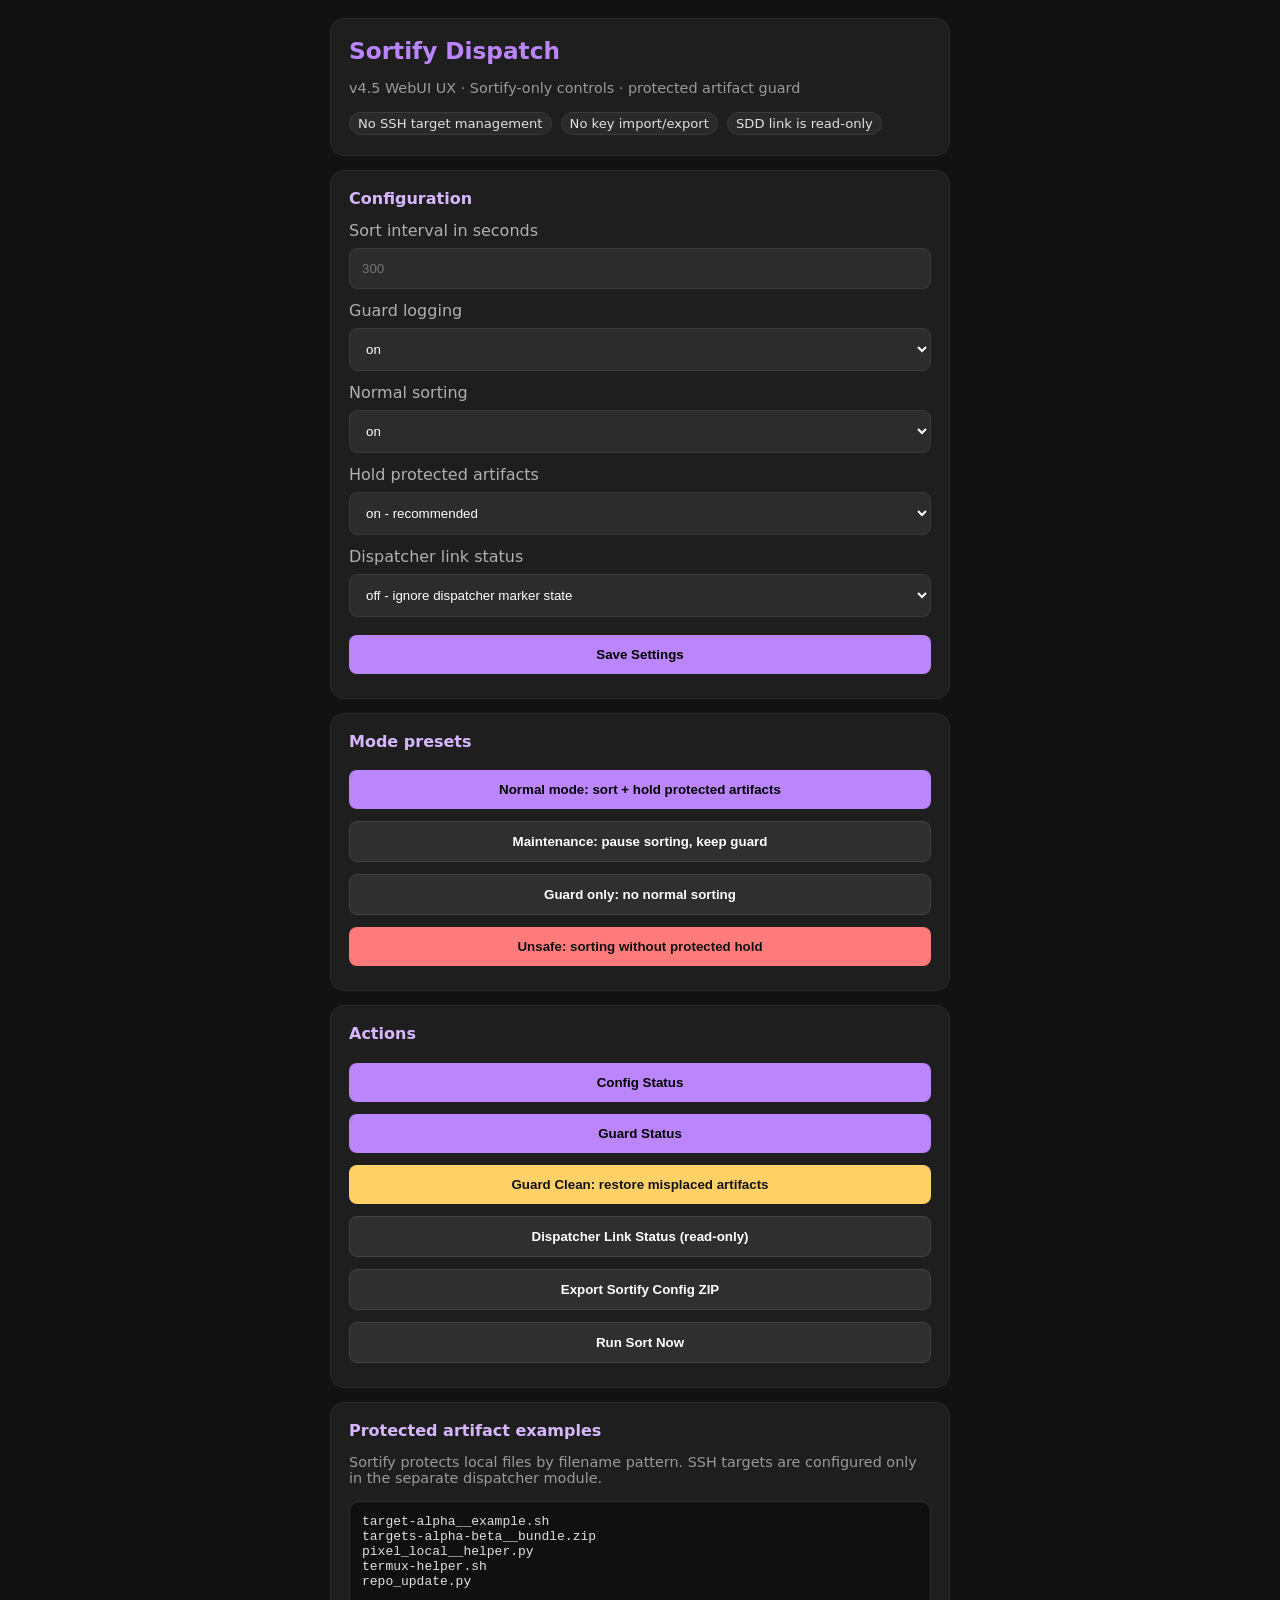
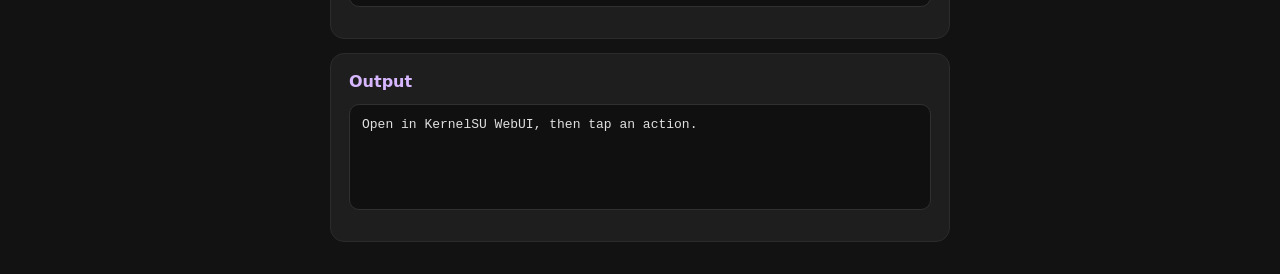
==== webroot/index.html @ 0d94d407 "Release Sortify Dispatch 4.5-webui-ux WebUI UX" ====
<!DOCTYPE html>
<html>
<head>
    <meta name="viewport" content="width=device-width, initial-scale=1">
    <title>Sortify Dispatch</title>
    <style>
        :root { color-scheme: dark; }
        body { font-family: system-ui, sans-serif; background: #121212; color: #e0e0e0; margin: 0; padding: 18px; }
        .wrap { max-width: 620px; margin: 0 auto; }
        .card { background: #1e1e1e; padding: 18px; border-radius: 14px; margin-bottom: 14px; border: 1px solid #2b2b2b; }
        h1, h2 { margin-top: 0; }
        h1 { color: #bb86fc; font-size: 1.45rem; }
        h2 { color: #d7b7ff; font-size: 1rem; }
        label { display: block; margin-bottom: 8px; color: #b0b0b0; }
        input, select { width: 100%; padding: 12px; margin-bottom: 12px; background: #2c2c2c; border: 1px solid #3a3a3a; color: white; border-radius: 8px; box-sizing: border-box; }
        button { width: 100%; padding: 12px; margin: 6px 0; background: #bb86fc; color: #000; border: none; border-radius: 8px; font-weight: 700; cursor: pointer; }
        button.secondary { background: #2f2f2f; color: #fff; border: 1px solid #444; }
        button.warn { background: #ffd166; color: #111; }
        button.danger { background: #ff7b7b; color: #111; }
        pre { white-space: pre-wrap; word-break: break-word; background: #101010; border: 1px solid #303030; border-radius: 10px; padding: 12px; min-height: 80px; }
        .muted { color: #9a9a9a; font-size: .9rem; }
        .pill { display: inline-block; padding: 3px 8px; border-radius: 999px; background: #2a2a2a; border: 1px solid #3b3b3b; margin: 2px 4px 2px 0; font-size: .82rem; }
        #toast { visibility: hidden; min-width: 250px; background-color: #333; color: #fff; text-align: center; border-radius: 8px; padding: 14px; position: fixed; z-index: 1; bottom: 24px; left: 50%; transform: translateX(-50%); }
        #toast.show { visibility: visible; animation: fadein 0.25s, fadeout 0.35s 2.4s; }
        @keyframes fadein { from {bottom: 0; opacity: 0;} to {bottom: 24px; opacity: 1;} }
        @keyframes fadeout { from {bottom: 24px; opacity: 1;} to {bottom: 0; opacity: 0;} }
    </style>
</head>
<body>
<div class="wrap">
    <div class="card">
        <h1>Sortify Dispatch</h1>
        <p class="muted">v4.5 WebUI UX · Sortify-only controls · protected artifact guard</p>
        <span class="pill">No SSH target management</span>
        <span class="pill">No key import/export</span>
        <span class="pill">SDD link is read-only</span>
    </div>

    <div class="card">
        <h2>Configuration</h2>
        <label>Sort interval in seconds</label>
        <input type="number" id="interval" placeholder="300" min="30">
        <label>Guard logging</label>
        <select id="guardLog">
            <option value="1">on</option>
            <option value="0">off</option>
        </select>
        <label>Normal sorting</label>
        <select id="normalSort">
            <option value="1">on</option>
            <option value="0">off</option>
        </select>
        <label>Hold protected artifacts</label>
        <select id="holdProtected">
            <option value="1">on - recommended</option>
            <option value="0">off - unsafe for operational artifacts</option>
        </select>
        <label>Dispatcher link status</label>
        <select id="dispatcherIntegration">
            <option value="off">off - ignore dispatcher marker state</option>
            <option value="auto">auto - use markers when available</option>
            <option value="on">on - require healthy marker link</option>
        </select>
        <button onclick="saveConfig()">Save Settings</button>
    </div>

    <div class="card">
        <h2>Mode presets</h2>
        <button onclick="applyPreset('normal')">Normal mode: sort + hold protected artifacts</button>
        <button class="secondary" onclick="applyPreset('safehold')">Maintenance: pause sorting, keep guard</button>
        <button class="secondary" onclick="applyPreset('guardonly')">Guard only: no normal sorting</button>
        <button class="danger" onclick="applyPreset('unsafe')">Unsafe: sorting without protected hold</button>
    </div>

    <div class="card">
        <h2>Actions</h2>
        <button onclick="runAction('--config-status')">Config Status</button>
        <button onclick="runAction('--guard-status')">Guard Status</button>
        <button class="warn" onclick="runAction('--guard-clean')">Guard Clean: restore misplaced artifacts</button>
        <button class="secondary" onclick="runAction('--dispatcher-status')">Dispatcher Link Status (read-only)</button>
        <button class="secondary" onclick="runAction('--config-export')">Export Sortify Config ZIP</button>
        <button class="secondary" onclick="runAction('--sort')">Run Sort Now</button>
    </div>

    <div class="card">
        <h2>Protected artifact examples</h2>
        <p class="muted">Sortify protects local files by filename pattern. SSH targets are configured only in the separate dispatcher module.</p>
        <pre>target-alpha__example.sh
targets-alpha-beta__bundle.zip
pixel_local__helper.py
termux-helper.sh
repo_update.py</pre>
    </div>

    <div class="card">
        <h2>Output</h2>
        <pre id="output">Open in KernelSU WebUI, then tap an action.</pre>
    </div>
</div>

<div id="toast">Done</div>

<script>
const CONF_PATH = "/data/adb/modules/sortify/sortify.conf";
const ACTION = "sh /data/adb/modules/sortify/action.sh";

function shellNumber(value) {
    return String(value).replace(/[^0-9]/g, "");
}

function shellFlag(value, fallback) {
    const v = String(value || fallback);
    return ["0", "1"].includes(v) ? v : fallback;
}

function shellMode(value) {
    const v = String(value || "auto");
    return ["off", "auto", "on"].includes(v) ? v : "auto";
}

function shellSingleQuote(value) {
    return "'" + String(value).replace(/'/g, "'\\''") + "'";
}

async function execCmd(cmd) {
    if (typeof ksu === 'undefined') throw new Error("KernelSU WebUI API not available");
    const result = await ksu.exec(cmd);
    return (result.stdout || "") + (result.stderr || "");
}

async function loadConfig() {
    try {
        const out = await execCmd(`cat "${CONF_PATH}" 2>/dev/null || true`);
        const interval = out.match(/^INTERVAL=(\d+)/m);
        const guardLog = out.match(/^GUARD_LOG=([01])/m);
        const normalSort = out.match(/^SORTIFY_NORMAL_SORT=([01])/m);
        const holdProtected = out.match(/^SORTIFY_HOLD_PROTECTED=([01])/m);
        const dispatcherIntegration = out.match(/^SORTIFY_DISPATCHER_INTEGRATION=(off|auto|on)/m);
        document.getElementById('interval').value = interval ? interval[1] : "300";
        document.getElementById('guardLog').value = guardLog ? guardLog[1] : "1";
        document.getElementById('normalSort').value = normalSort ? normalSort[1] : "1";
        document.getElementById('holdProtected').value = holdProtected ? holdProtected[1] : "1";
        document.getElementById('dispatcherIntegration').value = dispatcherIntegration ? dispatcherIntegration[1] : "auto";
        document.getElementById('output').textContent = out || "Config not found yet.";
    } catch (e) {
        document.getElementById('output').textContent = "Read error: " + e;
    }
}

async function writeConfig(interval, guardLog, normalSort, holdProtected, dispatcherIntegration) {
    const content = `INTERVAL=${interval}\nGUARD_LOG=${guardLog}\nSORTIFY_NORMAL_SORT=${normalSort}\nSORTIFY_HOLD_PROTECTED=${holdProtected}\nSORTIFY_DISPATCHER_INTEGRATION=${dispatcherIntegration}\n`;
    await execCmd(`printf %s ${shellSingleQuote(content)} > "${CONF_PATH}"`);
    await loadConfig();
}

async function saveConfig() {
    const interval = shellNumber(document.getElementById('interval').value || "300");
    const guardLog = shellFlag(document.getElementById('guardLog').value || "1", "1");
    const normalSort = shellFlag(document.getElementById('normalSort').value || "1", "1");
    const holdProtected = shellFlag(document.getElementById('holdProtected').value || "1", "1");
    const dispatcherIntegration = shellMode(document.getElementById('dispatcherIntegration').value || "auto");
    if (!interval) return showToast("Interval missing");
    if (holdProtected === "0" && !confirm("Protected artifact hold will be disabled. Continue?")) return;
    try {
        await writeConfig(interval, guardLog, normalSort, holdProtected, dispatcherIntegration);
        showToast(`Saved: ${interval}s, sort ${normalSort}, hold ${holdProtected}, dispatcher ${dispatcherIntegration}`);
    } catch (e) {
        showToast("Save error");
        document.getElementById('output').textContent = String(e);
    }
}

async function applyPreset(name) {
    const interval = shellNumber(document.getElementById('interval').value || "300") || "300";
    try {
        if (name === "normal") {
            await writeConfig(interval, "1", "1", "1", "auto");
            showToast("Normal mode enabled");
        } else if (name === "safehold" || name === "guardonly") {
            await writeConfig(interval, "1", "0", "1", "auto");
            showToast("Sorting paused; guard stays active");
        } else if (name === "unsafe") {
            if (!confirm("This disables protected artifact hold. Operational artifacts may be sorted away. Continue?")) return;
            await writeConfig(interval, "1", "1", "0", "off");
            showToast("Unsafe mode enabled");
        }
    } catch (e) {
        showToast("Preset failed");
        document.getElementById('output').textContent = String(e);
    }
}

async function runAction(arg) {
    document.getElementById('output').textContent = "Running " + arg + " ...";
    try {
        const out = await execCmd(`${ACTION} ${arg}`);
        document.getElementById('output').textContent = out || "No output";
        showToast("Done");
    } catch (e) {
        document.getElementById('output').textContent = "Action error: " + e;
        showToast("Action failed");
    }
}

function showToast(msg) {
    const x = document.getElementById("toast");
    x.innerText = msg;
    x.className = "show";
    setTimeout(function(){ x.className = x.className.replace("show", ""); }, 2800);
}

if (typeof ksu !== 'undefined') loadConfig();
</script>
</body>
</html>
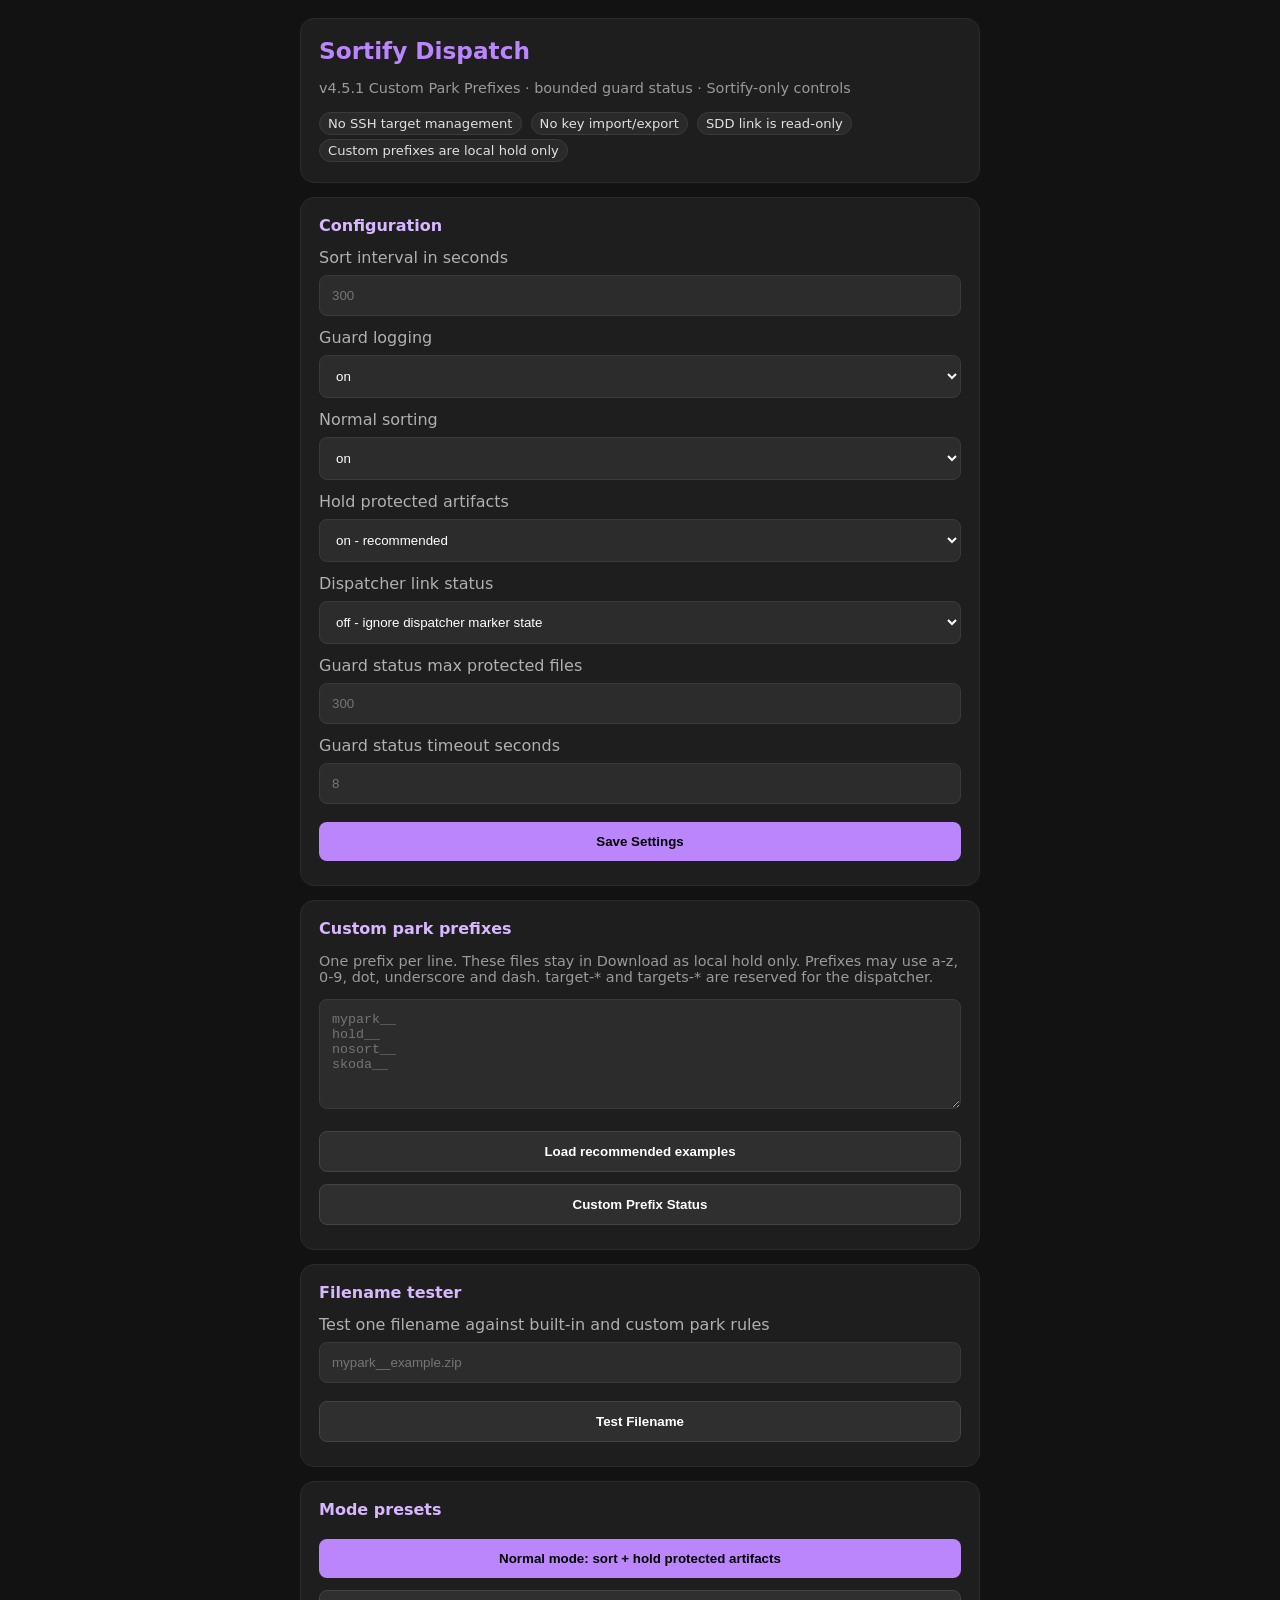
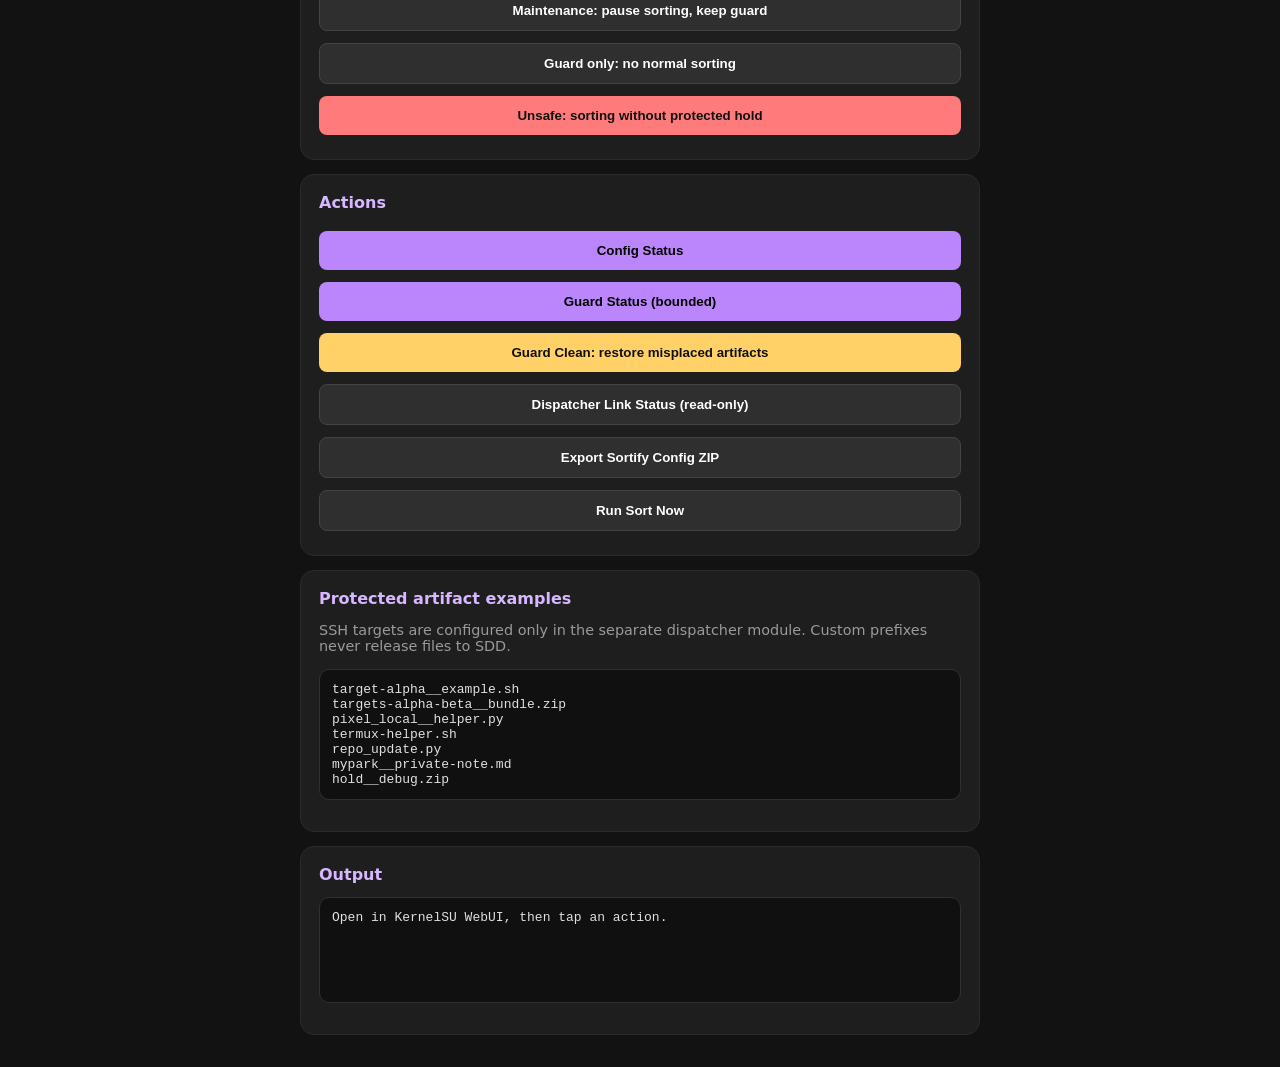
==== commit 48b7253b: "Add Sortify custom park prefixes" ====
--- a/webroot/index.html
+++ b/webroot/index.html
@@ -6,13 +6,14 @@
     <style>
         :root { color-scheme: dark; }
         body { font-family: system-ui, sans-serif; background: #121212; color: #e0e0e0; margin: 0; padding: 18px; }
-        .wrap { max-width: 620px; margin: 0 auto; }
+        .wrap { max-width: 680px; margin: 0 auto; }
         .card { background: #1e1e1e; padding: 18px; border-radius: 14px; margin-bottom: 14px; border: 1px solid #2b2b2b; }
         h1, h2 { margin-top: 0; }
         h1 { color: #bb86fc; font-size: 1.45rem; }
         h2 { color: #d7b7ff; font-size: 1rem; }
         label { display: block; margin-bottom: 8px; color: #b0b0b0; }
-        input, select { width: 100%; padding: 12px; margin-bottom: 12px; background: #2c2c2c; border: 1px solid #3a3a3a; color: white; border-radius: 8px; box-sizing: border-box; }
+        input, select, textarea { width: 100%; padding: 12px; margin-bottom: 12px; background: #2c2c2c; border: 1px solid #3a3a3a; color: white; border-radius: 8px; box-sizing: border-box; }
+        textarea { min-height: 110px; font-family: ui-monospace, SFMono-Regular, Menlo, monospace; }
         button { width: 100%; padding: 12px; margin: 6px 0; background: #bb86fc; color: #000; border: none; border-radius: 8px; font-weight: 700; cursor: pointer; }
         button.secondary { background: #2f2f2f; color: #fff; border: 1px solid #444; }
         button.warn { background: #ffd166; color: #111; }
@@ -30,40 +31,35 @@
 <div class="wrap">
     <div class="card">
         <h1>Sortify Dispatch</h1>
-        <p class="muted">v4.5 WebUI UX · Sortify-only controls · protected artifact guard</p>
+        <p class="muted">v4.5.1 Custom Park Prefixes · bounded guard status · Sortify-only controls</p>
         <span class="pill">No SSH target management</span>
         <span class="pill">No key import/export</span>
         <span class="pill">SDD link is read-only</span>
+        <span class="pill">Custom prefixes are local hold only</span>
     </div>
-
     <div class="card">
         <h2>Configuration</h2>
-        <label>Sort interval in seconds</label>
-        <input type="number" id="interval" placeholder="300" min="30">
-        <label>Guard logging</label>
-        <select id="guardLog">
-            <option value="1">on</option>
-            <option value="0">off</option>
-        </select>
-        <label>Normal sorting</label>
-        <select id="normalSort">
-            <option value="1">on</option>
-            <option value="0">off</option>
-        </select>
-        <label>Hold protected artifacts</label>
-        <select id="holdProtected">
-            <option value="1">on - recommended</option>
-            <option value="0">off - unsafe for operational artifacts</option>
-        </select>
-        <label>Dispatcher link status</label>
-        <select id="dispatcherIntegration">
-            <option value="off">off - ignore dispatcher marker state</option>
-            <option value="auto">auto - use markers when available</option>
-            <option value="on">on - require healthy marker link</option>
-        </select>
+        <label>Sort interval in seconds</label><input type="number" id="interval" placeholder="300" min="30">
+        <label>Guard logging</label><select id="guardLog"><option value="1">on</option><option value="0">off</option></select>
+        <label>Normal sorting</label><select id="normalSort"><option value="1">on</option><option value="0">off</option></select>
+        <label>Hold protected artifacts</label><select id="holdProtected"><option value="1">on - recommended</option><option value="0">off - unsafe for operational artifacts</option></select>
+        <label>Dispatcher link status</label><select id="dispatcherIntegration"><option value="off">off - ignore dispatcher marker state</option><option value="auto">auto - use markers when available</option><option value="on">on - require healthy marker link</option></select>
+        <label>Guard status max protected files</label><input type="number" id="guardMaxFiles" placeholder="300" min="1" max="2000">
+        <label>Guard status timeout seconds</label><input type="number" id="guardTimeout" placeholder="8" min="2" max="60">
         <button onclick="saveConfig()">Save Settings</button>
     </div>
-
+    <div class="card">
+        <h2>Custom park prefixes</h2>
+        <p class="muted">One prefix per line. These files stay in Download as local hold only. Prefixes may use a-z, 0-9, dot, underscore and dash. target-* and targets-* are reserved for the dispatcher.</p>
+        <textarea id="customPrefixes" placeholder="mypark__&#10;hold__&#10;nosort__&#10;skoda__"></textarea>
+        <button class="secondary" onclick="setRecommendedPrefixes()">Load recommended examples</button>
+        <button class="secondary" onclick="runAction('--custom-prefixes-status')">Custom Prefix Status</button>
+    </div>
+    <div class="card">
+        <h2>Filename tester</h2>
+        <label>Test one filename against built-in and custom park rules</label><input id="testFilename" placeholder="mypark__example.zip">
+        <button class="secondary" onclick="testFilename()">Test Filename</button>
+    </div>
     <div class="card">
         <h2>Mode presets</h2>
         <button onclick="applyPreset('normal')">Normal mode: sort + hold protected artifacts</button>
@@ -71,144 +67,46 @@
         <button class="secondary" onclick="applyPreset('guardonly')">Guard only: no normal sorting</button>
         <button class="danger" onclick="applyPreset('unsafe')">Unsafe: sorting without protected hold</button>
     </div>
-
     <div class="card">
         <h2>Actions</h2>
         <button onclick="runAction('--config-status')">Config Status</button>
-        <button onclick="runAction('--guard-status')">Guard Status</button>
+        <button onclick="runAction('--guard-status')">Guard Status (bounded)</button>
         <button class="warn" onclick="runAction('--guard-clean')">Guard Clean: restore misplaced artifacts</button>
         <button class="secondary" onclick="runAction('--dispatcher-status')">Dispatcher Link Status (read-only)</button>
         <button class="secondary" onclick="runAction('--config-export')">Export Sortify Config ZIP</button>
         <button class="secondary" onclick="runAction('--sort')">Run Sort Now</button>
     </div>
-
-    <div class="card">
-        <h2>Protected artifact examples</h2>
-        <p class="muted">Sortify protects local files by filename pattern. SSH targets are configured only in the separate dispatcher module.</p>
-        <pre>target-alpha__example.sh
+    <div class="card"><h2>Protected artifact examples</h2><p class="muted">SSH targets are configured only in the separate dispatcher module. Custom prefixes never release files to SDD.</p><pre>target-alpha__example.sh
 targets-alpha-beta__bundle.zip
 pixel_local__helper.py
 termux-helper.sh
-repo_update.py</pre>
-    </div>
-
-    <div class="card">
-        <h2>Output</h2>
-        <pre id="output">Open in KernelSU WebUI, then tap an action.</pre>
-    </div>
+repo_update.py
+mypark__private-note.md
+hold__debug.zip</pre></div>
+    <div class="card"><h2>Output</h2><pre id="output">Open in KernelSU WebUI, then tap an action.</pre></div>
 </div>
-
 <div id="toast">Done</div>
-
 <script>
 const CONF_PATH = "/data/adb/modules/sortify/sortify.conf";
 const ACTION = "sh /data/adb/modules/sortify/action.sh";
-
-function shellNumber(value) {
-    return String(value).replace(/[^0-9]/g, "");
-}
-
-function shellFlag(value, fallback) {
-    const v = String(value || fallback);
-    return ["0", "1"].includes(v) ? v : fallback;
-}
-
-function shellMode(value) {
-    const v = String(value || "auto");
-    return ["off", "auto", "on"].includes(v) ? v : "auto";
-}
-
-function shellSingleQuote(value) {
-    return "'" + String(value).replace(/'/g, "'\\''") + "'";
-}
-
-async function execCmd(cmd) {
-    if (typeof ksu === 'undefined') throw new Error("KernelSU WebUI API not available");
-    const result = await ksu.exec(cmd);
-    return (result.stdout || "") + (result.stderr || "");
-}
-
-async function loadConfig() {
-    try {
-        const out = await execCmd(`cat "${CONF_PATH}" 2>/dev/null || true`);
-        const interval = out.match(/^INTERVAL=(\d+)/m);
-        const guardLog = out.match(/^GUARD_LOG=([01])/m);
-        const normalSort = out.match(/^SORTIFY_NORMAL_SORT=([01])/m);
-        const holdProtected = out.match(/^SORTIFY_HOLD_PROTECTED=([01])/m);
-        const dispatcherIntegration = out.match(/^SORTIFY_DISPATCHER_INTEGRATION=(off|auto|on)/m);
-        document.getElementById('interval').value = interval ? interval[1] : "300";
-        document.getElementById('guardLog').value = guardLog ? guardLog[1] : "1";
-        document.getElementById('normalSort').value = normalSort ? normalSort[1] : "1";
-        document.getElementById('holdProtected').value = holdProtected ? holdProtected[1] : "1";
-        document.getElementById('dispatcherIntegration').value = dispatcherIntegration ? dispatcherIntegration[1] : "auto";
-        document.getElementById('output').textContent = out || "Config not found yet.";
-    } catch (e) {
-        document.getElementById('output').textContent = "Read error: " + e;
-    }
-}
-
-async function writeConfig(interval, guardLog, normalSort, holdProtected, dispatcherIntegration) {
-    const content = `INTERVAL=${interval}\nGUARD_LOG=${guardLog}\nSORTIFY_NORMAL_SORT=${normalSort}\nSORTIFY_HOLD_PROTECTED=${holdProtected}\nSORTIFY_DISPATCHER_INTEGRATION=${dispatcherIntegration}\n`;
-    await execCmd(`printf %s ${shellSingleQuote(content)} > "${CONF_PATH}"`);
-    await loadConfig();
-}
-
-async function saveConfig() {
-    const interval = shellNumber(document.getElementById('interval').value || "300");
-    const guardLog = shellFlag(document.getElementById('guardLog').value || "1", "1");
-    const normalSort = shellFlag(document.getElementById('normalSort').value || "1", "1");
-    const holdProtected = shellFlag(document.getElementById('holdProtected').value || "1", "1");
-    const dispatcherIntegration = shellMode(document.getElementById('dispatcherIntegration').value || "auto");
-    if (!interval) return showToast("Interval missing");
-    if (holdProtected === "0" && !confirm("Protected artifact hold will be disabled. Continue?")) return;
-    try {
-        await writeConfig(interval, guardLog, normalSort, holdProtected, dispatcherIntegration);
-        showToast(`Saved: ${interval}s, sort ${normalSort}, hold ${holdProtected}, dispatcher ${dispatcherIntegration}`);
-    } catch (e) {
-        showToast("Save error");
-        document.getElementById('output').textContent = String(e);
-    }
-}
-
-async function applyPreset(name) {
-    const interval = shellNumber(document.getElementById('interval').value || "300") || "300";
-    try {
-        if (name === "normal") {
-            await writeConfig(interval, "1", "1", "1", "auto");
-            showToast("Normal mode enabled");
-        } else if (name === "safehold" || name === "guardonly") {
-            await writeConfig(interval, "1", "0", "1", "auto");
-            showToast("Sorting paused; guard stays active");
-        } else if (name === "unsafe") {
-            if (!confirm("This disables protected artifact hold. Operational artifacts may be sorted away. Continue?")) return;
-            await writeConfig(interval, "1", "1", "0", "off");
-            showToast("Unsafe mode enabled");
-        }
-    } catch (e) {
-        showToast("Preset failed");
-        document.getElementById('output').textContent = String(e);
-    }
-}
-
-async function runAction(arg) {
-    document.getElementById('output').textContent = "Running " + arg + " ...";
-    try {
-        const out = await execCmd(`${ACTION} ${arg}`);
-        document.getElementById('output').textContent = out || "No output";
-        showToast("Done");
-    } catch (e) {
-        document.getElementById('output').textContent = "Action error: " + e;
-        showToast("Action failed");
-    }
-}
-
-function showToast(msg) {
-    const x = document.getElementById("toast");
-    x.innerText = msg;
-    x.className = "show";
-    setTimeout(function(){ x.className = x.className.replace("show", ""); }, 2800);
-}
-
+let currentConfigText = "";
+function shellNumber(value) { return String(value).replace(/[^0-9]/g, ""); }
+function boundedNumber(value, fallback, min, max) { let v = parseInt(shellNumber(value || fallback), 10); if (!Number.isFinite(v)) v = parseInt(fallback, 10); if (v < min) v = min; if (v > max) v = max; return String(v); }
+function shellFlag(value, fallback) { const v = String(value || fallback); return ["0", "1"].includes(v) ? v : fallback; }
+function shellMode(value) { const v = String(value || "auto"); return ["off", "auto", "on"].includes(v) ? v : "auto"; }
+function shellSingleQuote(value) { return "'" + String(value).replace(/'/g, "'\\''") + "'"; }
+function prefixesToTextarea(value) { return String(value || "").split(",").map(v => v.trim()).filter(Boolean).join("\n"); }
+function sanitizePrefixes(value) { const out = []; const seen = new Set(); String(value || "").split(/[\n,]+/).forEach(raw => { const v = raw.trim().toLowerCase(); if (!v) return; if (!/^[a-z0-9_.-]{3,64}$/.test(v)) return; if (v.startsWith("target-") || v.startsWith("targets-")) return; if (seen.has(v)) return; seen.add(v); out.push(v); }); return out.join(","); }
+function mergeConfigText(oldText, updates) { const managed = new Set(Object.keys(updates)); const lines = String(oldText || "").split(/\n/).filter(line => { const m = line.match(/^([A-Z0-9_]+)=/); return !(m && managed.has(m[1])); }); Object.keys(updates).forEach(k => lines.push(`${k}=${updates[k]}`)); return lines.filter(line => line.length > 0).join("\n") + "\n"; }
+async function execCmd(cmd) { if (typeof ksu === 'undefined') throw new Error("KernelSU WebUI API not available"); const result = await ksu.exec(cmd); return (result.stdout || "") + (result.stderr || ""); }
+async function loadConfig() { try { const out = await execCmd(`cat "${CONF_PATH}" 2>/dev/null || true`); currentConfigText = out; const interval = out.match(/^INTERVAL=(\d+)/m); const guardLog = out.match(/^GUARD_LOG=([01])/m); const normalSort = out.match(/^SORTIFY_NORMAL_SORT=([01])/m); const holdProtected = out.match(/^SORTIFY_HOLD_PROTECTED=([01])/m); const dispatcherIntegration = out.match(/^SORTIFY_DISPATCHER_INTEGRATION=(off|auto|on)/m); const customPrefixes = out.match(/^SORTIFY_CUSTOM_PARK_PREFIXES=(.*)$/m); const guardMaxFiles = out.match(/^SORTIFY_GUARD_MAX_FILES=(\d+)/m); const guardTimeout = out.match(/^SORTIFY_GUARD_STATUS_TIMEOUT=(\d+)/m); document.getElementById('interval').value = interval ? interval[1] : "300"; document.getElementById('guardLog').value = guardLog ? guardLog[1] : "1"; document.getElementById('normalSort').value = normalSort ? normalSort[1] : "1"; document.getElementById('holdProtected').value = holdProtected ? holdProtected[1] : "1"; document.getElementById('dispatcherIntegration').value = dispatcherIntegration ? dispatcherIntegration[1] : "auto"; document.getElementById('customPrefixes').value = customPrefixes ? prefixesToTextarea(customPrefixes[1]) : ""; document.getElementById('guardMaxFiles').value = guardMaxFiles ? guardMaxFiles[1] : "300"; document.getElementById('guardTimeout').value = guardTimeout ? guardTimeout[1] : "8"; document.getElementById('output').textContent = out || "Config not found yet."; } catch (e) { document.getElementById('output').textContent = "Read error: " + e; } }
+async function writeConfig(updates) { const content = mergeConfigText(currentConfigText, updates); await execCmd(`printf %s ${shellSingleQuote(content)} > "${CONF_PATH}"`); currentConfigText = content; await loadConfig(); }
+async function saveConfig() { const interval = boundedNumber(document.getElementById('interval').value || "300", "300", 30, 86400); const guardLog = shellFlag(document.getElementById('guardLog').value || "1", "1"); const normalSort = shellFlag(document.getElementById('normalSort').value || "1", "1"); const holdProtected = shellFlag(document.getElementById('holdProtected').value || "1", "1"); const dispatcherIntegration = shellMode(document.getElementById('dispatcherIntegration').value || "auto"); const customPrefixes = sanitizePrefixes(document.getElementById('customPrefixes').value || ""); const guardMaxFiles = boundedNumber(document.getElementById('guardMaxFiles').value || "300", "300", 1, 2000); const guardTimeout = boundedNumber(document.getElementById('guardTimeout').value || "8", "8", 2, 60); if (holdProtected === "0" && !confirm("Protected artifact hold will be disabled. Continue?")) return; try { await writeConfig({INTERVAL: interval, GUARD_LOG: guardLog, SORTIFY_NORMAL_SORT: normalSort, SORTIFY_HOLD_PROTECTED: holdProtected, SORTIFY_DISPATCHER_INTEGRATION: dispatcherIntegration, SORTIFY_CUSTOM_PARK_PREFIXES: customPrefixes, SORTIFY_GUARD_MAX_FILES: guardMaxFiles, SORTIFY_GUARD_STATUS_TIMEOUT: guardTimeout}); showToast(`Saved: sort ${normalSort}, hold ${holdProtected}, custom prefixes ${customPrefixes ? "set" : "empty"}`); } catch (e) { showToast("Save error"); document.getElementById('output').textContent = String(e); } }
+function setRecommendedPrefixes() { document.getElementById('customPrefixes').value = "mypark__\nhold__\nnosort__\nskoda__"; showToast("Examples loaded; tap Save Settings"); }
+async function applyPreset(name) { const interval = boundedNumber(document.getElementById('interval').value || "300", "300", 30, 86400); const customPrefixes = sanitizePrefixes(document.getElementById('customPrefixes').value || ""); const guardMaxFiles = boundedNumber(document.getElementById('guardMaxFiles').value || "300", "300", 1, 2000); const guardTimeout = boundedNumber(document.getElementById('guardTimeout').value || "8", "8", 2, 60); try { if (name === "normal") { await writeConfig({INTERVAL: interval, GUARD_LOG: "1", SORTIFY_NORMAL_SORT: "1", SORTIFY_HOLD_PROTECTED: "1", SORTIFY_DISPATCHER_INTEGRATION: "auto", SORTIFY_CUSTOM_PARK_PREFIXES: customPrefixes, SORTIFY_GUARD_MAX_FILES: guardMaxFiles, SORTIFY_GUARD_STATUS_TIMEOUT: guardTimeout}); showToast("Normal mode enabled"); } else if (name === "safehold" || name === "guardonly") { await writeConfig({INTERVAL: interval, GUARD_LOG: "1", SORTIFY_NORMAL_SORT: "0", SORTIFY_HOLD_PROTECTED: "1", SORTIFY_DISPATCHER_INTEGRATION: "auto", SORTIFY_CUSTOM_PARK_PREFIXES: customPrefixes, SORTIFY_GUARD_MAX_FILES: guardMaxFiles, SORTIFY_GUARD_STATUS_TIMEOUT: guardTimeout}); showToast("Sorting paused; guard stays active"); } else if (name === "unsafe") { if (!confirm("This disables protected artifact hold. Operational artifacts may be sorted away. Continue?")) return; await writeConfig({INTERVAL: interval, GUARD_LOG: "1", SORTIFY_NORMAL_SORT: "1", SORTIFY_HOLD_PROTECTED: "0", SORTIFY_DISPATCHER_INTEGRATION: "off", SORTIFY_CUSTOM_PARK_PREFIXES: customPrefixes, SORTIFY_GUARD_MAX_FILES: guardMaxFiles, SORTIFY_GUARD_STATUS_TIMEOUT: guardTimeout}); showToast("Unsafe mode enabled"); } } catch (e) { showToast("Preset failed"); document.getElementById('output').textContent = String(e); } }
+async function runAction(arg) { document.getElementById('output').textContent = "Running " + arg + " ..."; try { const out = await execCmd(`${ACTION} ${arg}`); document.getElementById('output').textContent = out || "No output"; showToast("Done"); } catch (e) { document.getElementById('output').textContent = "Action error: " + e; showToast("Action failed"); } }
+async function testFilename() { const name = String(document.getElementById('testFilename').value || "").replace(/[\/\0\r\n]/g, "").trim(); if (!name) return showToast("Filename missing"); await runAction(`--test-filename ${shellSingleQuote(name)}`); }
+function showToast(msg) { const x = document.getElementById("toast"); x.innerText = msg; x.className = "show"; setTimeout(function(){ x.className = x.className.replace("show", ""); }, 2800); }
 if (typeof ksu !== 'undefined') loadConfig();
 </script>
 </body>
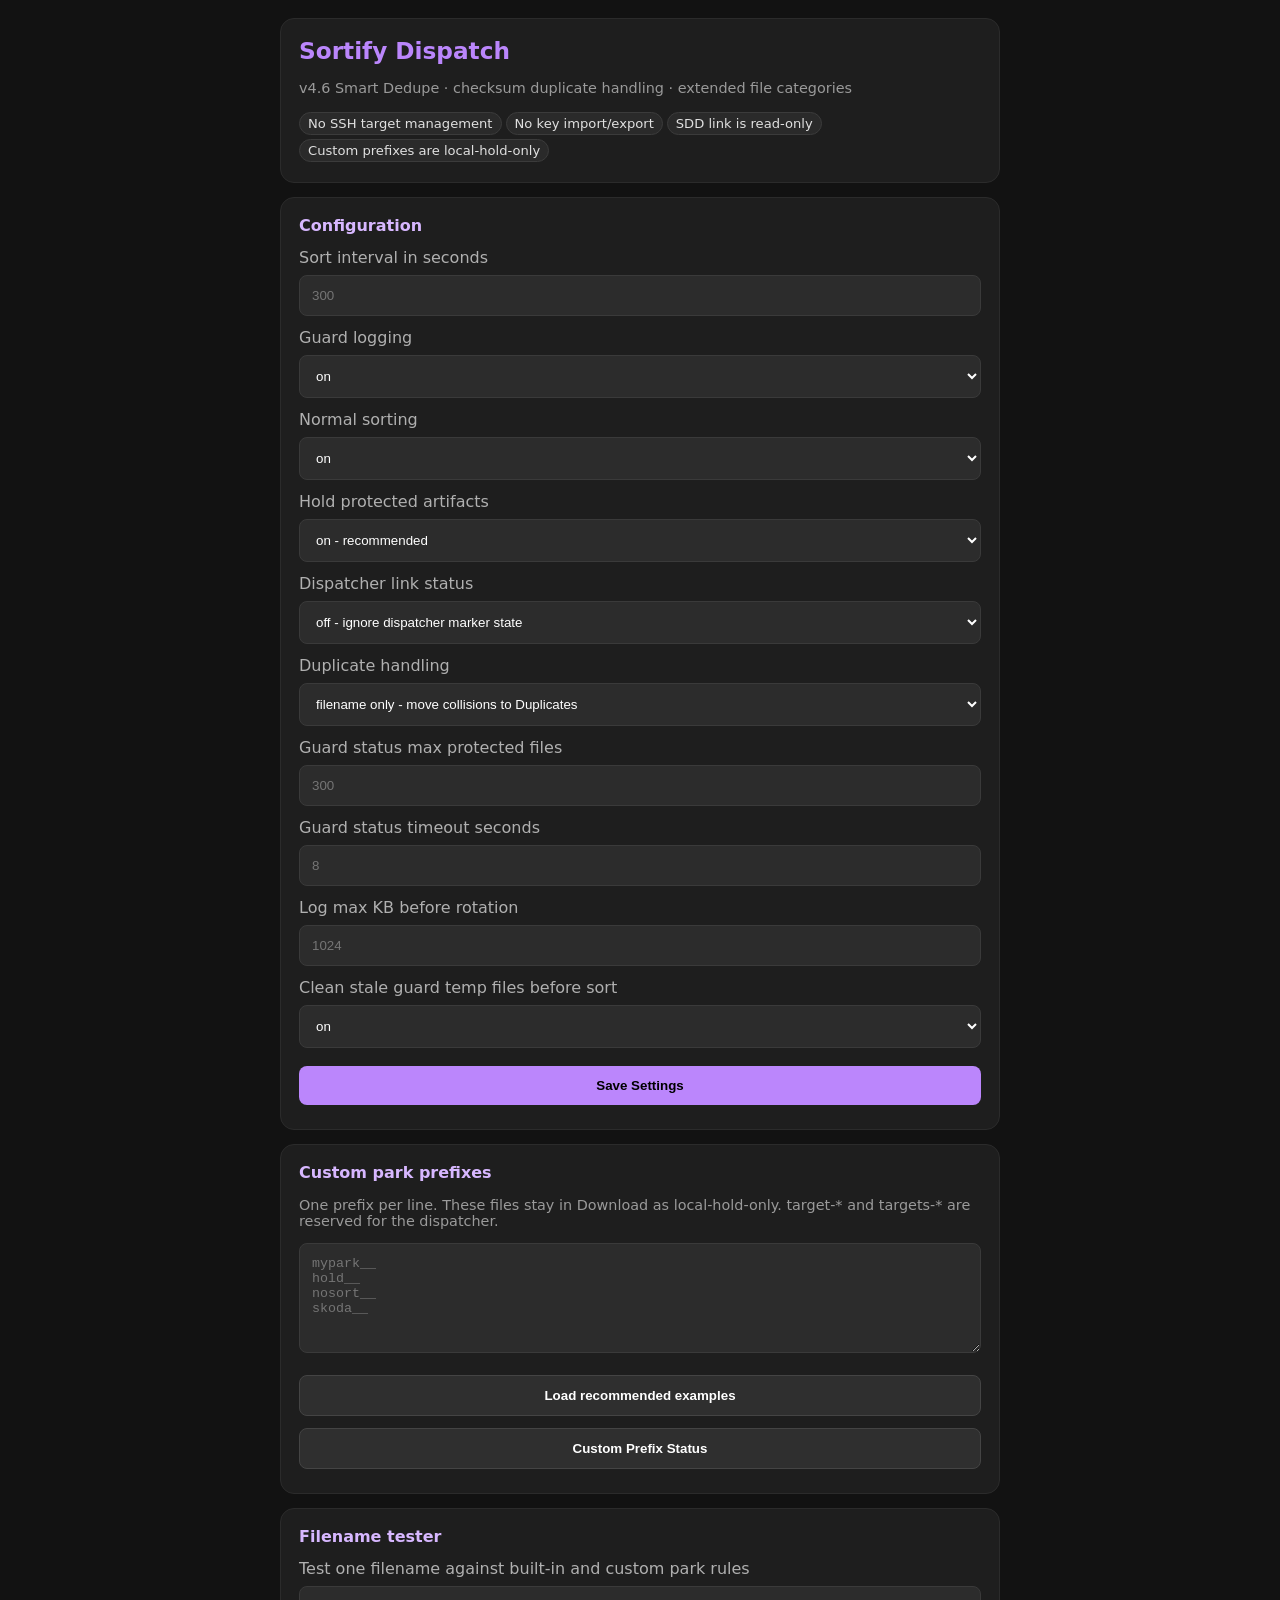
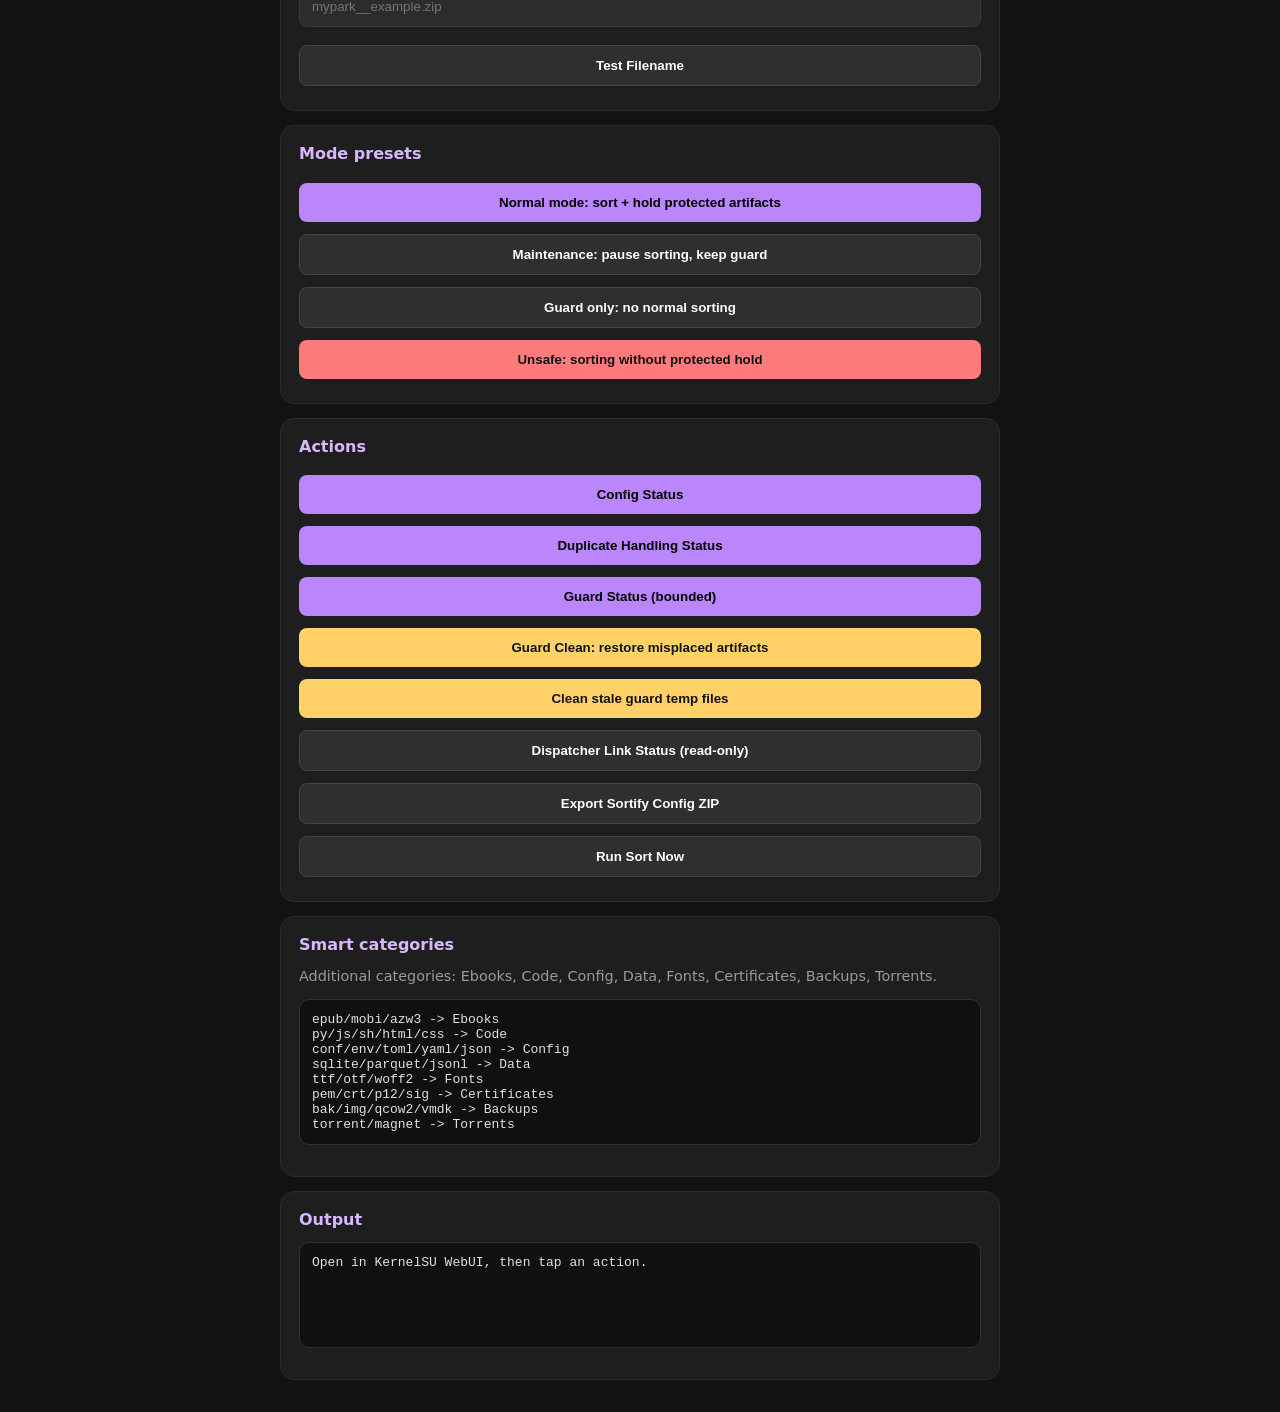
==== commit fd14dabe: "Release Sortify v4.6 smart dedupe" ====
--- a/webroot/index.html
+++ b/webroot/index.html
@@ -1,113 +1,29 @@
 <!DOCTYPE html>
-<html>
-<head>
-    <meta name="viewport" content="width=device-width, initial-scale=1">
-    <title>Sortify Dispatch</title>
-    <style>
-        :root { color-scheme: dark; }
-        body { font-family: system-ui, sans-serif; background: #121212; color: #e0e0e0; margin: 0; padding: 18px; }
-        .wrap { max-width: 680px; margin: 0 auto; }
-        .card { background: #1e1e1e; padding: 18px; border-radius: 14px; margin-bottom: 14px; border: 1px solid #2b2b2b; }
-        h1, h2 { margin-top: 0; }
-        h1 { color: #bb86fc; font-size: 1.45rem; }
-        h2 { color: #d7b7ff; font-size: 1rem; }
-        label { display: block; margin-bottom: 8px; color: #b0b0b0; }
-        input, select, textarea { width: 100%; padding: 12px; margin-bottom: 12px; background: #2c2c2c; border: 1px solid #3a3a3a; color: white; border-radius: 8px; box-sizing: border-box; }
-        textarea { min-height: 110px; font-family: ui-monospace, SFMono-Regular, Menlo, monospace; }
-        button { width: 100%; padding: 12px; margin: 6px 0; background: #bb86fc; color: #000; border: none; border-radius: 8px; font-weight: 700; cursor: pointer; }
-        button.secondary { background: #2f2f2f; color: #fff; border: 1px solid #444; }
-        button.warn { background: #ffd166; color: #111; }
-        button.danger { background: #ff7b7b; color: #111; }
-        pre { white-space: pre-wrap; word-break: break-word; background: #101010; border: 1px solid #303030; border-radius: 10px; padding: 12px; min-height: 80px; }
-        .muted { color: #9a9a9a; font-size: .9rem; }
-        .pill { display: inline-block; padding: 3px 8px; border-radius: 999px; background: #2a2a2a; border: 1px solid #3b3b3b; margin: 2px 4px 2px 0; font-size: .82rem; }
-        #toast { visibility: hidden; min-width: 250px; background-color: #333; color: #fff; text-align: center; border-radius: 8px; padding: 14px; position: fixed; z-index: 1; bottom: 24px; left: 50%; transform: translateX(-50%); }
-        #toast.show { visibility: visible; animation: fadein 0.25s, fadeout 0.35s 2.4s; }
-        @keyframes fadein { from {bottom: 0; opacity: 0;} to {bottom: 24px; opacity: 1;} }
-        @keyframes fadeout { from {bottom: 24px; opacity: 1;} to {bottom: 0; opacity: 0;} }
-    </style>
-</head>
-<body>
-<div class="wrap">
-    <div class="card">
-        <h1>Sortify Dispatch</h1>
-        <p class="muted">v4.5.1 Custom Park Prefixes · bounded guard status · Sortify-only controls</p>
-        <span class="pill">No SSH target management</span>
-        <span class="pill">No key import/export</span>
-        <span class="pill">SDD link is read-only</span>
-        <span class="pill">Custom prefixes are local hold only</span>
-    </div>
-    <div class="card">
-        <h2>Configuration</h2>
-        <label>Sort interval in seconds</label><input type="number" id="interval" placeholder="300" min="30">
-        <label>Guard logging</label><select id="guardLog"><option value="1">on</option><option value="0">off</option></select>
-        <label>Normal sorting</label><select id="normalSort"><option value="1">on</option><option value="0">off</option></select>
-        <label>Hold protected artifacts</label><select id="holdProtected"><option value="1">on - recommended</option><option value="0">off - unsafe for operational artifacts</option></select>
-        <label>Dispatcher link status</label><select id="dispatcherIntegration"><option value="off">off - ignore dispatcher marker state</option><option value="auto">auto - use markers when available</option><option value="on">on - require healthy marker link</option></select>
-        <label>Guard status max protected files</label><input type="number" id="guardMaxFiles" placeholder="300" min="1" max="2000">
-        <label>Guard status timeout seconds</label><input type="number" id="guardTimeout" placeholder="8" min="2" max="60">
-        <button onclick="saveConfig()">Save Settings</button>
-    </div>
-    <div class="card">
-        <h2>Custom park prefixes</h2>
-        <p class="muted">One prefix per line. These files stay in Download as local hold only. Prefixes may use a-z, 0-9, dot, underscore and dash. target-* and targets-* are reserved for the dispatcher.</p>
-        <textarea id="customPrefixes" placeholder="mypark__&#10;hold__&#10;nosort__&#10;skoda__"></textarea>
-        <button class="secondary" onclick="setRecommendedPrefixes()">Load recommended examples</button>
-        <button class="secondary" onclick="runAction('--custom-prefixes-status')">Custom Prefix Status</button>
-    </div>
-    <div class="card">
-        <h2>Filename tester</h2>
-        <label>Test one filename against built-in and custom park rules</label><input id="testFilename" placeholder="mypark__example.zip">
-        <button class="secondary" onclick="testFilename()">Test Filename</button>
-    </div>
-    <div class="card">
-        <h2>Mode presets</h2>
-        <button onclick="applyPreset('normal')">Normal mode: sort + hold protected artifacts</button>
-        <button class="secondary" onclick="applyPreset('safehold')">Maintenance: pause sorting, keep guard</button>
-        <button class="secondary" onclick="applyPreset('guardonly')">Guard only: no normal sorting</button>
-        <button class="danger" onclick="applyPreset('unsafe')">Unsafe: sorting without protected hold</button>
-    </div>
-    <div class="card">
-        <h2>Actions</h2>
-        <button onclick="runAction('--config-status')">Config Status</button>
-        <button onclick="runAction('--guard-status')">Guard Status (bounded)</button>
-        <button class="warn" onclick="runAction('--guard-clean')">Guard Clean: restore misplaced artifacts</button>
-        <button class="secondary" onclick="runAction('--dispatcher-status')">Dispatcher Link Status (read-only)</button>
-        <button class="secondary" onclick="runAction('--config-export')">Export Sortify Config ZIP</button>
-        <button class="secondary" onclick="runAction('--sort')">Run Sort Now</button>
-    </div>
-    <div class="card"><h2>Protected artifact examples</h2><p class="muted">SSH targets are configured only in the separate dispatcher module. Custom prefixes never release files to SDD.</p><pre>target-alpha__example.sh
-targets-alpha-beta__bundle.zip
-pixel_local__helper.py
-termux-helper.sh
-repo_update.py
-mypark__private-note.md
-hold__debug.zip</pre></div>
-    <div class="card"><h2>Output</h2><pre id="output">Open in KernelSU WebUI, then tap an action.</pre></div>
-</div>
-<div id="toast">Done</div>
+<html><head><meta name="viewport" content="width=device-width, initial-scale=1"><title>Sortify Dispatch</title>
+<style>
+:root{color-scheme:dark}body{font-family:system-ui,sans-serif;background:#121212;color:#e0e0e0;margin:0;padding:18px}.wrap{max-width:720px;margin:0 auto}.card{background:#1e1e1e;padding:18px;border-radius:14px;margin-bottom:14px;border:1px solid #2b2b2b}h1,h2{margin-top:0}h1{color:#bb86fc;font-size:1.45rem}h2{color:#d7b7ff;font-size:1rem}label{display:block;margin-bottom:8px;color:#b0b0b0}input,select,textarea{width:100%;padding:12px;margin-bottom:12px;background:#2c2c2c;border:1px solid #3a3a3a;color:white;border-radius:8px;box-sizing:border-box}textarea{min-height:110px;font-family:ui-monospace,SFMono-Regular,Menlo,monospace}button{width:100%;padding:12px;margin:6px 0;background:#bb86fc;color:#000;border:none;border-radius:8px;font-weight:700;cursor:pointer}button.secondary{background:#2f2f2f;color:#fff;border:1px solid #444}button.warn{background:#ffd166;color:#111}button.danger{background:#ff7b7b;color:#111}pre{white-space:pre-wrap;word-break:break-word;background:#101010;border:1px solid #303030;border-radius:10px;padding:12px;min-height:80px}.muted{color:#9a9a9a;font-size:.9rem}.pill{display:inline-block;padding:3px 8px;border-radius:999px;background:#2a2a2a;border:1px solid #3b3b3b;margin:2px 4px 2px 0;font-size:.82rem}#toast{visibility:hidden;min-width:250px;background-color:#333;color:#fff;text-align:center;border-radius:8px;padding:14px;position:fixed;z-index:1;bottom:24px;left:50%;transform:translateX(-50%)}#toast.show{visibility:visible;animation:fadein .25s,fadeout .35s 2.4s}@keyframes fadein{from{bottom:0;opacity:0}to{bottom:24px;opacity:1}}@keyframes fadeout{from{bottom:24px;opacity:1}to{bottom:0;opacity:0}}
+</style></head><body><div class="wrap">
+<div class="card"><h1>Sortify Dispatch</h1><p class="muted">v4.6 Smart Dedupe · checksum duplicate handling · extended file categories</p><span class="pill">No SSH target management</span><span class="pill">No key import/export</span><span class="pill">SDD link is read-only</span><span class="pill">Custom prefixes are local-hold-only</span></div>
+<div class="card"><h2>Configuration</h2><label>Sort interval in seconds</label><input type="number" id="interval" placeholder="300" min="30"><label>Guard logging</label><select id="guardLog"><option value="1">on</option><option value="0">off</option></select><label>Normal sorting</label><select id="normalSort"><option value="1">on</option><option value="0">off</option></select><label>Hold protected artifacts</label><select id="holdProtected"><option value="1">on - recommended</option><option value="0">off - unsafe for operational artifacts</option></select><label>Dispatcher link status</label><select id="dispatcherIntegration"><option value="off">off - ignore dispatcher marker state</option><option value="auto">auto - use markers when available</option><option value="on">on - require healthy marker link</option></select><label>Duplicate handling</label><select id="duplicateMode"><option value="filename">filename only - move collisions to Duplicates</option><option value="checksum_delete_identical">checksum - delete identical source, keep different checksum in Duplicates</option></select><label>Guard status max protected files</label><input type="number" id="guardMaxFiles" placeholder="300" min="1" max="2000"><label>Guard status timeout seconds</label><input type="number" id="guardTimeout" placeholder="8" min="2" max="60"><label>Log max KB before rotation</label><input type="number" id="logMaxKb" placeholder="1024" min="64" max="16384"><label>Clean stale guard temp files before sort</label><select id="guardTempClean"><option value="1">on</option><option value="0">off</option></select><button onclick="saveConfig()">Save Settings</button></div>
+<div class="card"><h2>Custom park prefixes</h2><p class="muted">One prefix per line. These files stay in Download as local-hold-only. target-* and targets-* are reserved for the dispatcher.</p><textarea id="customPrefixes" placeholder="mypark__&#10;hold__&#10;nosort__&#10;skoda__"></textarea><button class="secondary" onclick="setRecommendedPrefixes()">Load recommended examples</button><button class="secondary" onclick="runAction('--custom-prefixes-status')">Custom Prefix Status</button></div>
+<div class="card"><h2>Filename tester</h2><label>Test one filename against built-in and custom park rules</label><input id="testFilename" placeholder="mypark__example.zip"><button class="secondary" onclick="testFilename()">Test Filename</button></div>
+<div class="card"><h2>Mode presets</h2><button onclick="applyPreset('normal')">Normal mode: sort + hold protected artifacts</button><button class="secondary" onclick="applyPreset('safehold')">Maintenance: pause sorting, keep guard</button><button class="secondary" onclick="applyPreset('guardonly')">Guard only: no normal sorting</button><button class="danger" onclick="applyPreset('unsafe')">Unsafe: sorting without protected hold</button></div>
+<div class="card"><h2>Actions</h2><button onclick="runAction('--config-status')">Config Status</button><button onclick="runAction('--duplicate-status')">Duplicate Handling Status</button><button onclick="runAction('--guard-status')">Guard Status (bounded)</button><button class="warn" onclick="runAction('--guard-clean')">Guard Clean: restore misplaced artifacts</button><button class="warn" onclick="runAction('--guard-temp-clean')">Clean stale guard temp files</button><button class="secondary" onclick="runAction('--dispatcher-status')">Dispatcher Link Status (read-only)</button><button class="secondary" onclick="runAction('--config-export')">Export Sortify Config ZIP</button><button class="secondary" onclick="runAction('--sort')">Run Sort Now</button></div>
+<div class="card"><h2>Smart categories</h2><p class="muted">Additional categories: Ebooks, Code, Config, Data, Fonts, Certificates, Backups, Torrents.</p><pre>epub/mobi/azw3 -> Ebooks
+py/js/sh/html/css -> Code
+conf/env/toml/yaml/json -> Config
+sqlite/parquet/jsonl -> Data
+ttf/otf/woff2 -> Fonts
+pem/crt/p12/sig -> Certificates
+bak/img/qcow2/vmdk -> Backups
+torrent/magnet -> Torrents</pre></div>
+<div class="card"><h2>Output</h2><pre id="output">Open in KernelSU WebUI, then tap an action.</pre></div></div><div id="toast">Done</div>
 <script>
-const CONF_PATH = "/data/adb/modules/sortify/sortify.conf";
-const ACTION = "sh /data/adb/modules/sortify/action.sh";
-let currentConfigText = "";
-function shellNumber(value) { return String(value).replace(/[^0-9]/g, ""); }
-function boundedNumber(value, fallback, min, max) { let v = parseInt(shellNumber(value || fallback), 10); if (!Number.isFinite(v)) v = parseInt(fallback, 10); if (v < min) v = min; if (v > max) v = max; return String(v); }
-function shellFlag(value, fallback) { const v = String(value || fallback); return ["0", "1"].includes(v) ? v : fallback; }
-function shellMode(value) { const v = String(value || "auto"); return ["off", "auto", "on"].includes(v) ? v : "auto"; }
-function shellSingleQuote(value) { return "'" + String(value).replace(/'/g, "'\\''") + "'"; }
-function prefixesToTextarea(value) { return String(value || "").split(",").map(v => v.trim()).filter(Boolean).join("\n"); }
-function sanitizePrefixes(value) { const out = []; const seen = new Set(); String(value || "").split(/[\n,]+/).forEach(raw => { const v = raw.trim().toLowerCase(); if (!v) return; if (!/^[a-z0-9_.-]{3,64}$/.test(v)) return; if (v.startsWith("target-") || v.startsWith("targets-")) return; if (seen.has(v)) return; seen.add(v); out.push(v); }); return out.join(","); }
-function mergeConfigText(oldText, updates) { const managed = new Set(Object.keys(updates)); const lines = String(oldText || "").split(/\n/).filter(line => { const m = line.match(/^([A-Z0-9_]+)=/); return !(m && managed.has(m[1])); }); Object.keys(updates).forEach(k => lines.push(`${k}=${updates[k]}`)); return lines.filter(line => line.length > 0).join("\n") + "\n"; }
-async function execCmd(cmd) { if (typeof ksu === 'undefined') throw new Error("KernelSU WebUI API not available"); const result = await ksu.exec(cmd); return (result.stdout || "") + (result.stderr || ""); }
-async function loadConfig() { try { const out = await execCmd(`cat "${CONF_PATH}" 2>/dev/null || true`); currentConfigText = out; const interval = out.match(/^INTERVAL=(\d+)/m); const guardLog = out.match(/^GUARD_LOG=([01])/m); const normalSort = out.match(/^SORTIFY_NORMAL_SORT=([01])/m); const holdProtected = out.match(/^SORTIFY_HOLD_PROTECTED=([01])/m); const dispatcherIntegration = out.match(/^SORTIFY_DISPATCHER_INTEGRATION=(off|auto|on)/m); const customPrefixes = out.match(/^SORTIFY_CUSTOM_PARK_PREFIXES=(.*)$/m); const guardMaxFiles = out.match(/^SORTIFY_GUARD_MAX_FILES=(\d+)/m); const guardTimeout = out.match(/^SORTIFY_GUARD_STATUS_TIMEOUT=(\d+)/m); document.getElementById('interval').value = interval ? interval[1] : "300"; document.getElementById('guardLog').value = guardLog ? guardLog[1] : "1"; document.getElementById('normalSort').value = normalSort ? normalSort[1] : "1"; document.getElementById('holdProtected').value = holdProtected ? holdProtected[1] : "1"; document.getElementById('dispatcherIntegration').value = dispatcherIntegration ? dispatcherIntegration[1] : "auto"; document.getElementById('customPrefixes').value = customPrefixes ? prefixesToTextarea(customPrefixes[1]) : ""; document.getElementById('guardMaxFiles').value = guardMaxFiles ? guardMaxFiles[1] : "300"; document.getElementById('guardTimeout').value = guardTimeout ? guardTimeout[1] : "8"; document.getElementById('output').textContent = out || "Config not found yet."; } catch (e) { document.getElementById('output').textContent = "Read error: " + e; } }
-async function writeConfig(updates) { const content = mergeConfigText(currentConfigText, updates); await execCmd(`printf %s ${shellSingleQuote(content)} > "${CONF_PATH}"`); currentConfigText = content; await loadConfig(); }
-async function saveConfig() { const interval = boundedNumber(document.getElementById('interval').value || "300", "300", 30, 86400); const guardLog = shellFlag(document.getElementById('guardLog').value || "1", "1"); const normalSort = shellFlag(document.getElementById('normalSort').value || "1", "1"); const holdProtected = shellFlag(document.getElementById('holdProtected').value || "1", "1"); const dispatcherIntegration = shellMode(document.getElementById('dispatcherIntegration').value || "auto"); const customPrefixes = sanitizePrefixes(document.getElementById('customPrefixes').value || ""); const guardMaxFiles = boundedNumber(document.getElementById('guardMaxFiles').value || "300", "300", 1, 2000); const guardTimeout = boundedNumber(document.getElementById('guardTimeout').value || "8", "8", 2, 60); if (holdProtected === "0" && !confirm("Protected artifact hold will be disabled. Continue?")) return; try { await writeConfig({INTERVAL: interval, GUARD_LOG: guardLog, SORTIFY_NORMAL_SORT: normalSort, SORTIFY_HOLD_PROTECTED: holdProtected, SORTIFY_DISPATCHER_INTEGRATION: dispatcherIntegration, SORTIFY_CUSTOM_PARK_PREFIXES: customPrefixes, SORTIFY_GUARD_MAX_FILES: guardMaxFiles, SORTIFY_GUARD_STATUS_TIMEOUT: guardTimeout}); showToast(`Saved: sort ${normalSort}, hold ${holdProtected}, custom prefixes ${customPrefixes ? "set" : "empty"}`); } catch (e) { showToast("Save error"); document.getElementById('output').textContent = String(e); } }
-function setRecommendedPrefixes() { document.getElementById('customPrefixes').value = "mypark__\nhold__\nnosort__\nskoda__"; showToast("Examples loaded; tap Save Settings"); }
-async function applyPreset(name) { const interval = boundedNumber(document.getElementById('interval').value || "300", "300", 30, 86400); const customPrefixes = sanitizePrefixes(document.getElementById('customPrefixes').value || ""); const guardMaxFiles = boundedNumber(document.getElementById('guardMaxFiles').value || "300", "300", 1, 2000); const guardTimeout = boundedNumber(document.getElementById('guardTimeout').value || "8", "8", 2, 60); try { if (name === "normal") { await writeConfig({INTERVAL: interval, GUARD_LOG: "1", SORTIFY_NORMAL_SORT: "1", SORTIFY_HOLD_PROTECTED: "1", SORTIFY_DISPATCHER_INTEGRATION: "auto", SORTIFY_CUSTOM_PARK_PREFIXES: customPrefixes, SORTIFY_GUARD_MAX_FILES: guardMaxFiles, SORTIFY_GUARD_STATUS_TIMEOUT: guardTimeout}); showToast("Normal mode enabled"); } else if (name === "safehold" || name === "guardonly") { await writeConfig({INTERVAL: interval, GUARD_LOG: "1", SORTIFY_NORMAL_SORT: "0", SORTIFY_HOLD_PROTECTED: "1", SORTIFY_DISPATCHER_INTEGRATION: "auto", SORTIFY_CUSTOM_PARK_PREFIXES: customPrefixes, SORTIFY_GUARD_MAX_FILES: guardMaxFiles, SORTIFY_GUARD_STATUS_TIMEOUT: guardTimeout}); showToast("Sorting paused; guard stays active"); } else if (name === "unsafe") { if (!confirm("This disables protected artifact hold. Operational artifacts may be sorted away. Continue?")) return; await writeConfig({INTERVAL: interval, GUARD_LOG: "1", SORTIFY_NORMAL_SORT: "1", SORTIFY_HOLD_PROTECTED: "0", SORTIFY_DISPATCHER_INTEGRATION: "off", SORTIFY_CUSTOM_PARK_PREFIXES: customPrefixes, SORTIFY_GUARD_MAX_FILES: guardMaxFiles, SORTIFY_GUARD_STATUS_TIMEOUT: guardTimeout}); showToast("Unsafe mode enabled"); } } catch (e) { showToast("Preset failed"); document.getElementById('output').textContent = String(e); } }
-async function runAction(arg) { document.getElementById('output').textContent = "Running " + arg + " ..."; try { const out = await execCmd(`${ACTION} ${arg}`); document.getElementById('output').textContent = out || "No output"; showToast("Done"); } catch (e) { document.getElementById('output').textContent = "Action error: " + e; showToast("Action failed"); } }
-async function testFilename() { const name = String(document.getElementById('testFilename').value || "").replace(/[\/\0\r\n]/g, "").trim(); if (!name) return showToast("Filename missing"); await runAction(`--test-filename ${shellSingleQuote(name)}`); }
-function showToast(msg) { const x = document.getElementById("toast"); x.innerText = msg; x.className = "show"; setTimeout(function(){ x.className = x.className.replace("show", ""); }, 2800); }
-if (typeof ksu !== 'undefined') loadConfig();
-</script>
-</body>
-</html>
+const CONF_PATH="/data/adb/modules/sortify/sortify.conf";const ACTION="sh /data/adb/modules/sortify/action.sh";let currentConfigText="";
+function shellNumber(v){return String(v).replace(/[^0-9]/g,"")}function boundedNumber(value,fallback,min,max){let v=parseInt(shellNumber(value||fallback),10);if(!Number.isFinite(v))v=parseInt(fallback,10);if(v<min)v=min;if(v>max)v=max;return String(v)}function shellFlag(value,fallback){const v=String(value||fallback);return["0","1"].includes(v)?v:fallback}function shellMode(value){const v=String(value||"auto");return["off","auto","on"].includes(v)?v:"auto"}function duplicateMode(value){const v=String(value||"filename");return["filename","checksum_delete_identical"].includes(v)?v:"filename"}function shellSingleQuote(value){return"'"+String(value).replace(/'/g,"'\\''")+"'"}function prefixesToTextarea(value){return String(value||"").split(",").map(v=>v.trim()).filter(Boolean).join("\n")}function sanitizePrefixes(value){const out=[];const seen=new Set();String(value||"").split(/[\n,]+/).forEach(raw=>{const v=raw.trim().toLowerCase();if(!v)return;if(!/^[a-z0-9_.-]{3,64}$/.test(v))return;if(v.startsWith("target-")||v.startsWith("targets-"))return;if(seen.has(v))return;seen.add(v);out.push(v)});return out.join(",")}function mergeConfigText(oldText,updates){const managed=new Set(Object.keys(updates));const lines=String(oldText||"").split(/\n/).filter(line=>{const m=line.match(/^([A-Z0-9_]+)=/);return!(m&&managed.has(m[1]))});Object.keys(updates).forEach(k=>lines.push(`${k}=${updates[k]}`));return lines.filter(line=>line.length>0).join("\n")+"\n"}async function execCmd(cmd){if(typeof ksu==='undefined')throw new Error("KernelSU WebUI API not available");const result=await ksu.exec(cmd);return(result.stdout||"")+(result.stderr||"")}
+async function loadConfig(){try{const out=await execCmd(`cat "${CONF_PATH}" 2>/dev/null || true`);currentConfigText=out;const get=(re,d)=>{const m=out.match(re);return m?m[1]:d};document.getElementById('interval').value=get(/^INTERVAL=(\d+)/m,"300");document.getElementById('guardLog').value=get(/^GUARD_LOG=([01])/m,"1");document.getElementById('normalSort').value=get(/^SORTIFY_NORMAL_SORT=([01])/m,"1");document.getElementById('holdProtected').value=get(/^SORTIFY_HOLD_PROTECTED=([01])/m,"1");document.getElementById('dispatcherIntegration').value=get(/^SORTIFY_DISPATCHER_INTEGRATION=(off|auto|on)/m,"auto");document.getElementById('duplicateMode').value=get(/^SORTIFY_DUPLICATE_MODE=(filename|checksum_delete_identical)/m,"filename");document.getElementById('customPrefixes').value=prefixesToTextarea(get(/^SORTIFY_CUSTOM_PARK_PREFIXES=(.*)$/m,""));document.getElementById('guardMaxFiles').value=get(/^SORTIFY_GUARD_MAX_FILES=(\d+)/m,"300");document.getElementById('guardTimeout').value=get(/^SORTIFY_GUARD_STATUS_TIMEOUT=(\d+)/m,"8");document.getElementById('logMaxKb').value=get(/^SORTIFY_LOG_MAX_KB=(\d+)/m,"1024");document.getElementById('guardTempClean').value=get(/^SORTIFY_GUARD_TEMP_CLEAN_ON_SORT=([01])/m,"1");document.getElementById('output').textContent=out||"Config not found yet."}catch(e){document.getElementById('output').textContent="Read error: "+e}}
+async function writeConfig(updates){const content=mergeConfigText(currentConfigText,updates);await execCmd(`printf %s ${shellSingleQuote(content)} > "${CONF_PATH}"`);currentConfigText=content;await loadConfig()}
+async function saveConfig(){const updates={INTERVAL:boundedNumber(document.getElementById('interval').value||"300","300",30,86400),GUARD_LOG:shellFlag(document.getElementById('guardLog').value||"1","1"),SORTIFY_NORMAL_SORT:shellFlag(document.getElementById('normalSort').value||"1","1"),SORTIFY_HOLD_PROTECTED:shellFlag(document.getElementById('holdProtected').value||"1","1"),SORTIFY_DISPATCHER_INTEGRATION:shellMode(document.getElementById('dispatcherIntegration').value||"auto"),SORTIFY_DUPLICATE_MODE:duplicateMode(document.getElementById('duplicateMode').value||"filename"),SORTIFY_CUSTOM_PARK_PREFIXES:sanitizePrefixes(document.getElementById('customPrefixes').value||""),SORTIFY_GUARD_MAX_FILES:boundedNumber(document.getElementById('guardMaxFiles').value||"300","300",1,2000),SORTIFY_GUARD_STATUS_TIMEOUT:boundedNumber(document.getElementById('guardTimeout').value||"8","8",2,60),SORTIFY_LOG_MAX_KB:boundedNumber(document.getElementById('logMaxKb').value||"1024","1024",64,16384),SORTIFY_GUARD_TEMP_CLEAN_ON_SORT:shellFlag(document.getElementById('guardTempClean').value||"1","1")};if(updates.SORTIFY_HOLD_PROTECTED==="0"&&!confirm("Protected artifact hold will be disabled. Continue?"))return;if(updates.SORTIFY_DUPLICATE_MODE==="checksum_delete_identical"&&!confirm("Identical duplicate source files will be deleted after SHA-256 match. Continue?"))return;try{await writeConfig(updates);showToast("Saved") }catch(e){showToast("Save error");document.getElementById('output').textContent=String(e)}}
+function setRecommendedPrefixes(){document.getElementById('customPrefixes').value="mypark__\nhold__\nnosort__\nskoda__";showToast("Examples loaded; tap Save Settings")}async function applyPreset(name){try{if(name==="normal"){document.getElementById('normalSort').value="1";document.getElementById('holdProtected').value="1";document.getElementById('dispatcherIntegration').value="auto"}else if(name==="safehold"||name==="guardonly"){document.getElementById('normalSort').value="0";document.getElementById('holdProtected').value="1";document.getElementById('dispatcherIntegration').value="auto"}else if(name==="unsafe"){if(!confirm("This disables protected artifact hold. Operational artifacts may be sorted away. Continue?"))return;document.getElementById('normalSort').value="1";document.getElementById('holdProtected').value="0";document.getElementById('dispatcherIntegration').value="off"}await saveConfig()}catch(e){showToast("Preset failed");document.getElementById('output').textContent=String(e)}}
+async function runAction(arg){document.getElementById('output').textContent="Running "+arg+" ...";try{const out=await execCmd(`${ACTION} ${arg}`);document.getElementById('output').textContent=out||"No output";showToast("Done")}catch(e){document.getElementById('output').textContent="Action error: "+e;showToast("Action failed")}}async function testFilename(){const name=document.getElementById('testFilename').value.trim();if(!name)return showToast("Filename missing");return runAction(`--test-filename ${shellSingleQuote(name)}`)}function showToast(msg){const x=document.getElementById("toast");x.innerText=msg;x.className="show";setTimeout(function(){x.className=x.className.replace("show","")},2800)}if(typeof ksu!=='undefined')loadConfig();
+</script></body></html>
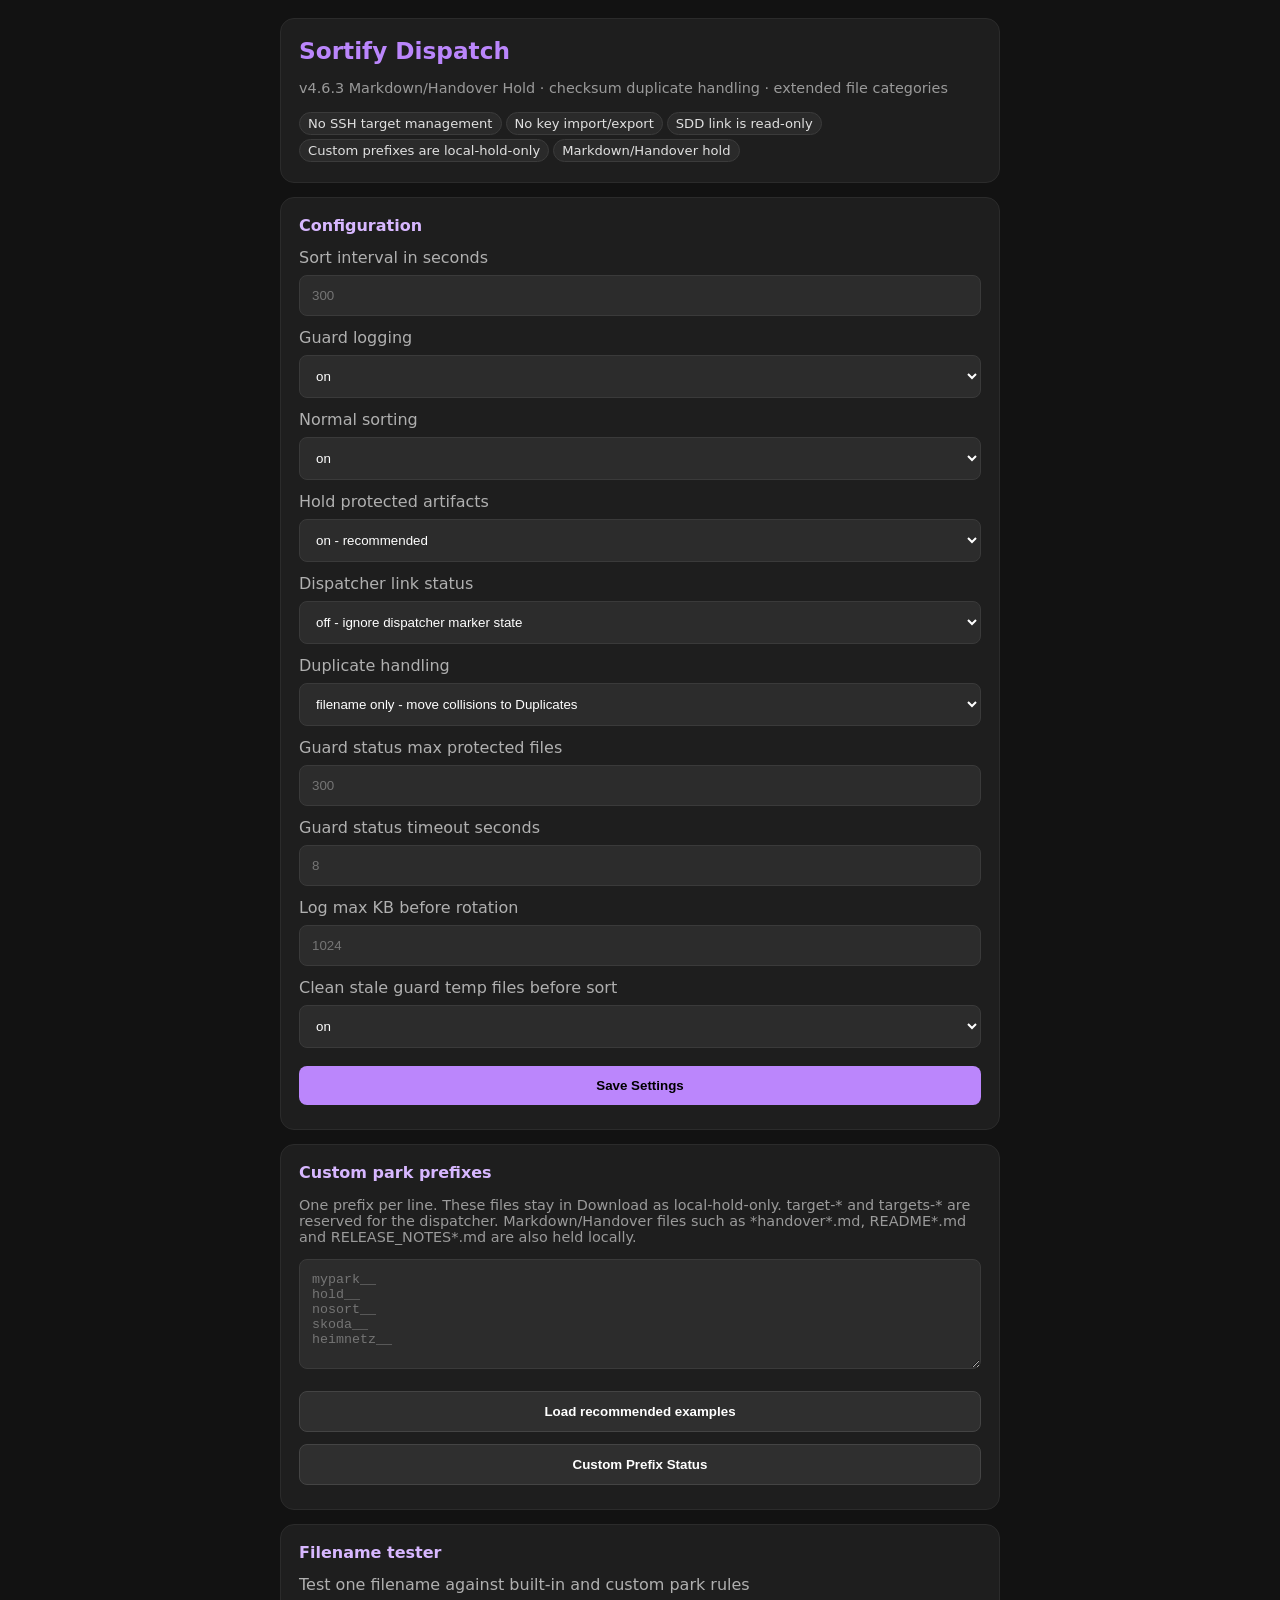
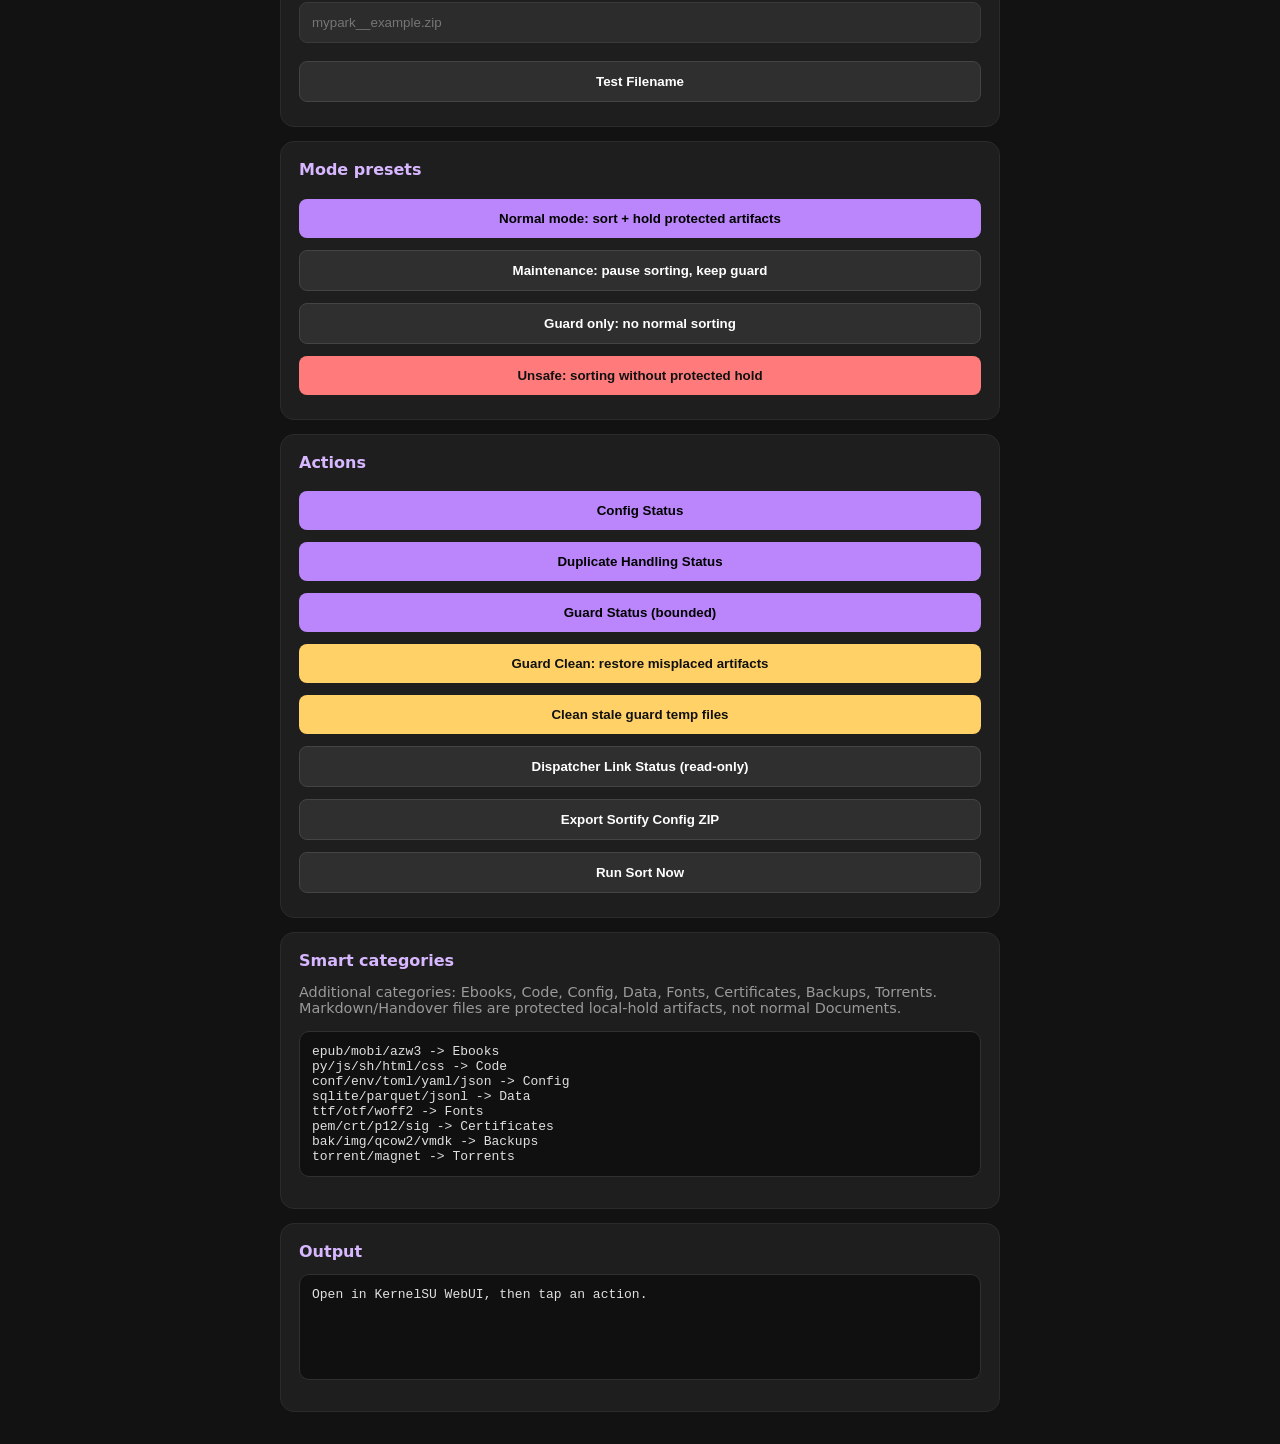
==== commit ac2b0b54: "Release Sortify markdown handover hold 4.6.3-markdown-handover-hold" ====
--- a/webroot/index.html
+++ b/webroot/index.html
@@ -3,13 +3,13 @@
 <style>
 :root{color-scheme:dark}body{font-family:system-ui,sans-serif;background:#121212;color:#e0e0e0;margin:0;padding:18px}.wrap{max-width:720px;margin:0 auto}.card{background:#1e1e1e;padding:18px;border-radius:14px;margin-bottom:14px;border:1px solid #2b2b2b}h1,h2{margin-top:0}h1{color:#bb86fc;font-size:1.45rem}h2{color:#d7b7ff;font-size:1rem}label{display:block;margin-bottom:8px;color:#b0b0b0}input,select,textarea{width:100%;padding:12px;margin-bottom:12px;background:#2c2c2c;border:1px solid #3a3a3a;color:white;border-radius:8px;box-sizing:border-box}textarea{min-height:110px;font-family:ui-monospace,SFMono-Regular,Menlo,monospace}button{width:100%;padding:12px;margin:6px 0;background:#bb86fc;color:#000;border:none;border-radius:8px;font-weight:700;cursor:pointer}button.secondary{background:#2f2f2f;color:#fff;border:1px solid #444}button.warn{background:#ffd166;color:#111}button.danger{background:#ff7b7b;color:#111}pre{white-space:pre-wrap;word-break:break-word;background:#101010;border:1px solid #303030;border-radius:10px;padding:12px;min-height:80px}.muted{color:#9a9a9a;font-size:.9rem}.pill{display:inline-block;padding:3px 8px;border-radius:999px;background:#2a2a2a;border:1px solid #3b3b3b;margin:2px 4px 2px 0;font-size:.82rem}#toast{visibility:hidden;min-width:250px;background-color:#333;color:#fff;text-align:center;border-radius:8px;padding:14px;position:fixed;z-index:1;bottom:24px;left:50%;transform:translateX(-50%)}#toast.show{visibility:visible;animation:fadein .25s,fadeout .35s 2.4s}@keyframes fadein{from{bottom:0;opacity:0}to{bottom:24px;opacity:1}}@keyframes fadeout{from{bottom:24px;opacity:1}to{bottom:0;opacity:0}}
 </style></head><body><div class="wrap">
-<div class="card"><h1>Sortify Dispatch</h1><p class="muted">v4.6 Smart Dedupe · checksum duplicate handling · extended file categories</p><span class="pill">No SSH target management</span><span class="pill">No key import/export</span><span class="pill">SDD link is read-only</span><span class="pill">Custom prefixes are local-hold-only</span></div>
+<div class="card"><h1>Sortify Dispatch</h1><p class="muted">v4.6.3 Markdown/Handover Hold · checksum duplicate handling · extended file categories</p><span class="pill">No SSH target management</span><span class="pill">No key import/export</span><span class="pill">SDD link is read-only</span><span class="pill">Custom prefixes are local-hold-only</span><span class="pill">Markdown/Handover hold</span></div>
 <div class="card"><h2>Configuration</h2><label>Sort interval in seconds</label><input type="number" id="interval" placeholder="300" min="30"><label>Guard logging</label><select id="guardLog"><option value="1">on</option><option value="0">off</option></select><label>Normal sorting</label><select id="normalSort"><option value="1">on</option><option value="0">off</option></select><label>Hold protected artifacts</label><select id="holdProtected"><option value="1">on - recommended</option><option value="0">off - unsafe for operational artifacts</option></select><label>Dispatcher link status</label><select id="dispatcherIntegration"><option value="off">off - ignore dispatcher marker state</option><option value="auto">auto - use markers when available</option><option value="on">on - require healthy marker link</option></select><label>Duplicate handling</label><select id="duplicateMode"><option value="filename">filename only - move collisions to Duplicates</option><option value="checksum_delete_identical">checksum - delete identical source, keep different checksum in Duplicates</option></select><label>Guard status max protected files</label><input type="number" id="guardMaxFiles" placeholder="300" min="1" max="2000"><label>Guard status timeout seconds</label><input type="number" id="guardTimeout" placeholder="8" min="2" max="60"><label>Log max KB before rotation</label><input type="number" id="logMaxKb" placeholder="1024" min="64" max="16384"><label>Clean stale guard temp files before sort</label><select id="guardTempClean"><option value="1">on</option><option value="0">off</option></select><button onclick="saveConfig()">Save Settings</button></div>
-<div class="card"><h2>Custom park prefixes</h2><p class="muted">One prefix per line. These files stay in Download as local-hold-only. target-* and targets-* are reserved for the dispatcher.</p><textarea id="customPrefixes" placeholder="mypark__&#10;hold__&#10;nosort__&#10;skoda__"></textarea><button class="secondary" onclick="setRecommendedPrefixes()">Load recommended examples</button><button class="secondary" onclick="runAction('--custom-prefixes-status')">Custom Prefix Status</button></div>
+<div class="card"><h2>Custom park prefixes</h2><p class="muted">One prefix per line. These files stay in Download as local-hold-only. target-* and targets-* are reserved for the dispatcher. Markdown/Handover files such as *handover*.md, README*.md and RELEASE_NOTES*.md are also held locally.</p><textarea id="customPrefixes" placeholder="mypark__&#10;hold__&#10;nosort__&#10;skoda__&#10;heimnetz__"></textarea><button class="secondary" onclick="setRecommendedPrefixes()">Load recommended examples</button><button class="secondary" onclick="runAction('--custom-prefixes-status')">Custom Prefix Status</button></div>
 <div class="card"><h2>Filename tester</h2><label>Test one filename against built-in and custom park rules</label><input id="testFilename" placeholder="mypark__example.zip"><button class="secondary" onclick="testFilename()">Test Filename</button></div>
 <div class="card"><h2>Mode presets</h2><button onclick="applyPreset('normal')">Normal mode: sort + hold protected artifacts</button><button class="secondary" onclick="applyPreset('safehold')">Maintenance: pause sorting, keep guard</button><button class="secondary" onclick="applyPreset('guardonly')">Guard only: no normal sorting</button><button class="danger" onclick="applyPreset('unsafe')">Unsafe: sorting without protected hold</button></div>
 <div class="card"><h2>Actions</h2><button onclick="runAction('--config-status')">Config Status</button><button onclick="runAction('--duplicate-status')">Duplicate Handling Status</button><button onclick="runAction('--guard-status')">Guard Status (bounded)</button><button class="warn" onclick="runAction('--guard-clean')">Guard Clean: restore misplaced artifacts</button><button class="warn" onclick="runAction('--guard-temp-clean')">Clean stale guard temp files</button><button class="secondary" onclick="runAction('--dispatcher-status')">Dispatcher Link Status (read-only)</button><button class="secondary" onclick="runAction('--config-export')">Export Sortify Config ZIP</button><button class="secondary" onclick="runAction('--sort')">Run Sort Now</button></div>
-<div class="card"><h2>Smart categories</h2><p class="muted">Additional categories: Ebooks, Code, Config, Data, Fonts, Certificates, Backups, Torrents.</p><pre>epub/mobi/azw3 -> Ebooks
+<div class="card"><h2>Smart categories</h2><p class="muted">Additional categories: Ebooks, Code, Config, Data, Fonts, Certificates, Backups, Torrents. Markdown/Handover files are protected local-hold artifacts, not normal Documents.</p><pre>epub/mobi/azw3 -> Ebooks
 py/js/sh/html/css -> Code
 conf/env/toml/yaml/json -> Config
 sqlite/parquet/jsonl -> Data
@@ -24,6 +24,6 @@
 async function loadConfig(){try{const out=await execCmd(`cat "${CONF_PATH}" 2>/dev/null || true`);currentConfigText=out;const get=(re,d)=>{const m=out.match(re);return m?m[1]:d};document.getElementById('interval').value=get(/^INTERVAL=(\d+)/m,"300");document.getElementById('guardLog').value=get(/^GUARD_LOG=([01])/m,"1");document.getElementById('normalSort').value=get(/^SORTIFY_NORMAL_SORT=([01])/m,"1");document.getElementById('holdProtected').value=get(/^SORTIFY_HOLD_PROTECTED=([01])/m,"1");document.getElementById('dispatcherIntegration').value=get(/^SORTIFY_DISPATCHER_INTEGRATION=(off|auto|on)/m,"auto");document.getElementById('duplicateMode').value=get(/^SORTIFY_DUPLICATE_MODE=(filename|checksum_delete_identical)/m,"filename");document.getElementById('customPrefixes').value=prefixesToTextarea(get(/^SORTIFY_CUSTOM_PARK_PREFIXES=(.*)$/m,""));document.getElementById('guardMaxFiles').value=get(/^SORTIFY_GUARD_MAX_FILES=(\d+)/m,"300");document.getElementById('guardTimeout').value=get(/^SORTIFY_GUARD_STATUS_TIMEOUT=(\d+)/m,"8");document.getElementById('logMaxKb').value=get(/^SORTIFY_LOG_MAX_KB=(\d+)/m,"1024");document.getElementById('guardTempClean').value=get(/^SORTIFY_GUARD_TEMP_CLEAN_ON_SORT=([01])/m,"1");document.getElementById('output').textContent=out||"Config not found yet."}catch(e){document.getElementById('output').textContent="Read error: "+e}}
 async function writeConfig(updates){const content=mergeConfigText(currentConfigText,updates);await execCmd(`printf %s ${shellSingleQuote(content)} > "${CONF_PATH}"`);currentConfigText=content;await loadConfig()}
 async function saveConfig(){const updates={INTERVAL:boundedNumber(document.getElementById('interval').value||"300","300",30,86400),GUARD_LOG:shellFlag(document.getElementById('guardLog').value||"1","1"),SORTIFY_NORMAL_SORT:shellFlag(document.getElementById('normalSort').value||"1","1"),SORTIFY_HOLD_PROTECTED:shellFlag(document.getElementById('holdProtected').value||"1","1"),SORTIFY_DISPATCHER_INTEGRATION:shellMode(document.getElementById('dispatcherIntegration').value||"auto"),SORTIFY_DUPLICATE_MODE:duplicateMode(document.getElementById('duplicateMode').value||"filename"),SORTIFY_CUSTOM_PARK_PREFIXES:sanitizePrefixes(document.getElementById('customPrefixes').value||""),SORTIFY_GUARD_MAX_FILES:boundedNumber(document.getElementById('guardMaxFiles').value||"300","300",1,2000),SORTIFY_GUARD_STATUS_TIMEOUT:boundedNumber(document.getElementById('guardTimeout').value||"8","8",2,60),SORTIFY_LOG_MAX_KB:boundedNumber(document.getElementById('logMaxKb').value||"1024","1024",64,16384),SORTIFY_GUARD_TEMP_CLEAN_ON_SORT:shellFlag(document.getElementById('guardTempClean').value||"1","1")};if(updates.SORTIFY_HOLD_PROTECTED==="0"&&!confirm("Protected artifact hold will be disabled. Continue?"))return;if(updates.SORTIFY_DUPLICATE_MODE==="checksum_delete_identical"&&!confirm("Identical duplicate source files will be deleted after SHA-256 match. Continue?"))return;try{await writeConfig(updates);showToast("Saved") }catch(e){showToast("Save error");document.getElementById('output').textContent=String(e)}}
-function setRecommendedPrefixes(){document.getElementById('customPrefixes').value="mypark__\nhold__\nnosort__\nskoda__";showToast("Examples loaded; tap Save Settings")}async function applyPreset(name){try{if(name==="normal"){document.getElementById('normalSort').value="1";document.getElementById('holdProtected').value="1";document.getElementById('dispatcherIntegration').value="auto"}else if(name==="safehold"||name==="guardonly"){document.getElementById('normalSort').value="0";document.getElementById('holdProtected').value="1";document.getElementById('dispatcherIntegration').value="auto"}else if(name==="unsafe"){if(!confirm("This disables protected artifact hold. Operational artifacts may be sorted away. Continue?"))return;document.getElementById('normalSort').value="1";document.getElementById('holdProtected').value="0";document.getElementById('dispatcherIntegration').value="off"}await saveConfig()}catch(e){showToast("Preset failed");document.getElementById('output').textContent=String(e)}}
+function setRecommendedPrefixes(){document.getElementById('customPrefixes').value="mypark__\nhold__\nnosort__\nskoda__\nheimnetz__";showToast("Examples loaded; tap Save Settings")}async function applyPreset(name){try{if(name==="normal"){document.getElementById('normalSort').value="1";document.getElementById('holdProtected').value="1";document.getElementById('dispatcherIntegration').value="auto"}else if(name==="safehold"||name==="guardonly"){document.getElementById('normalSort').value="0";document.getElementById('holdProtected').value="1";document.getElementById('dispatcherIntegration').value="auto"}else if(name==="unsafe"){if(!confirm("This disables protected artifact hold. Operational artifacts may be sorted away. Continue?"))return;document.getElementById('normalSort').value="1";document.getElementById('holdProtected').value="0";document.getElementById('dispatcherIntegration').value="off"}await saveConfig()}catch(e){showToast("Preset failed");document.getElementById('output').textContent=String(e)}}
 async function runAction(arg){document.getElementById('output').textContent="Running "+arg+" ...";try{const out=await execCmd(`${ACTION} ${arg}`);document.getElementById('output').textContent=out||"No output";showToast("Done")}catch(e){document.getElementById('output').textContent="Action error: "+e;showToast("Action failed")}}async function testFilename(){const name=document.getElementById('testFilename').value.trim();if(!name)return showToast("Filename missing");return runAction(`--test-filename ${shellSingleQuote(name)}`)}function showToast(msg){const x=document.getElementById("toast");x.innerText=msg;x.className="show";setTimeout(function(){x.className=x.className.replace("show","")},2800)}if(typeof ksu!=='undefined')loadConfig();
 </script></body></html>
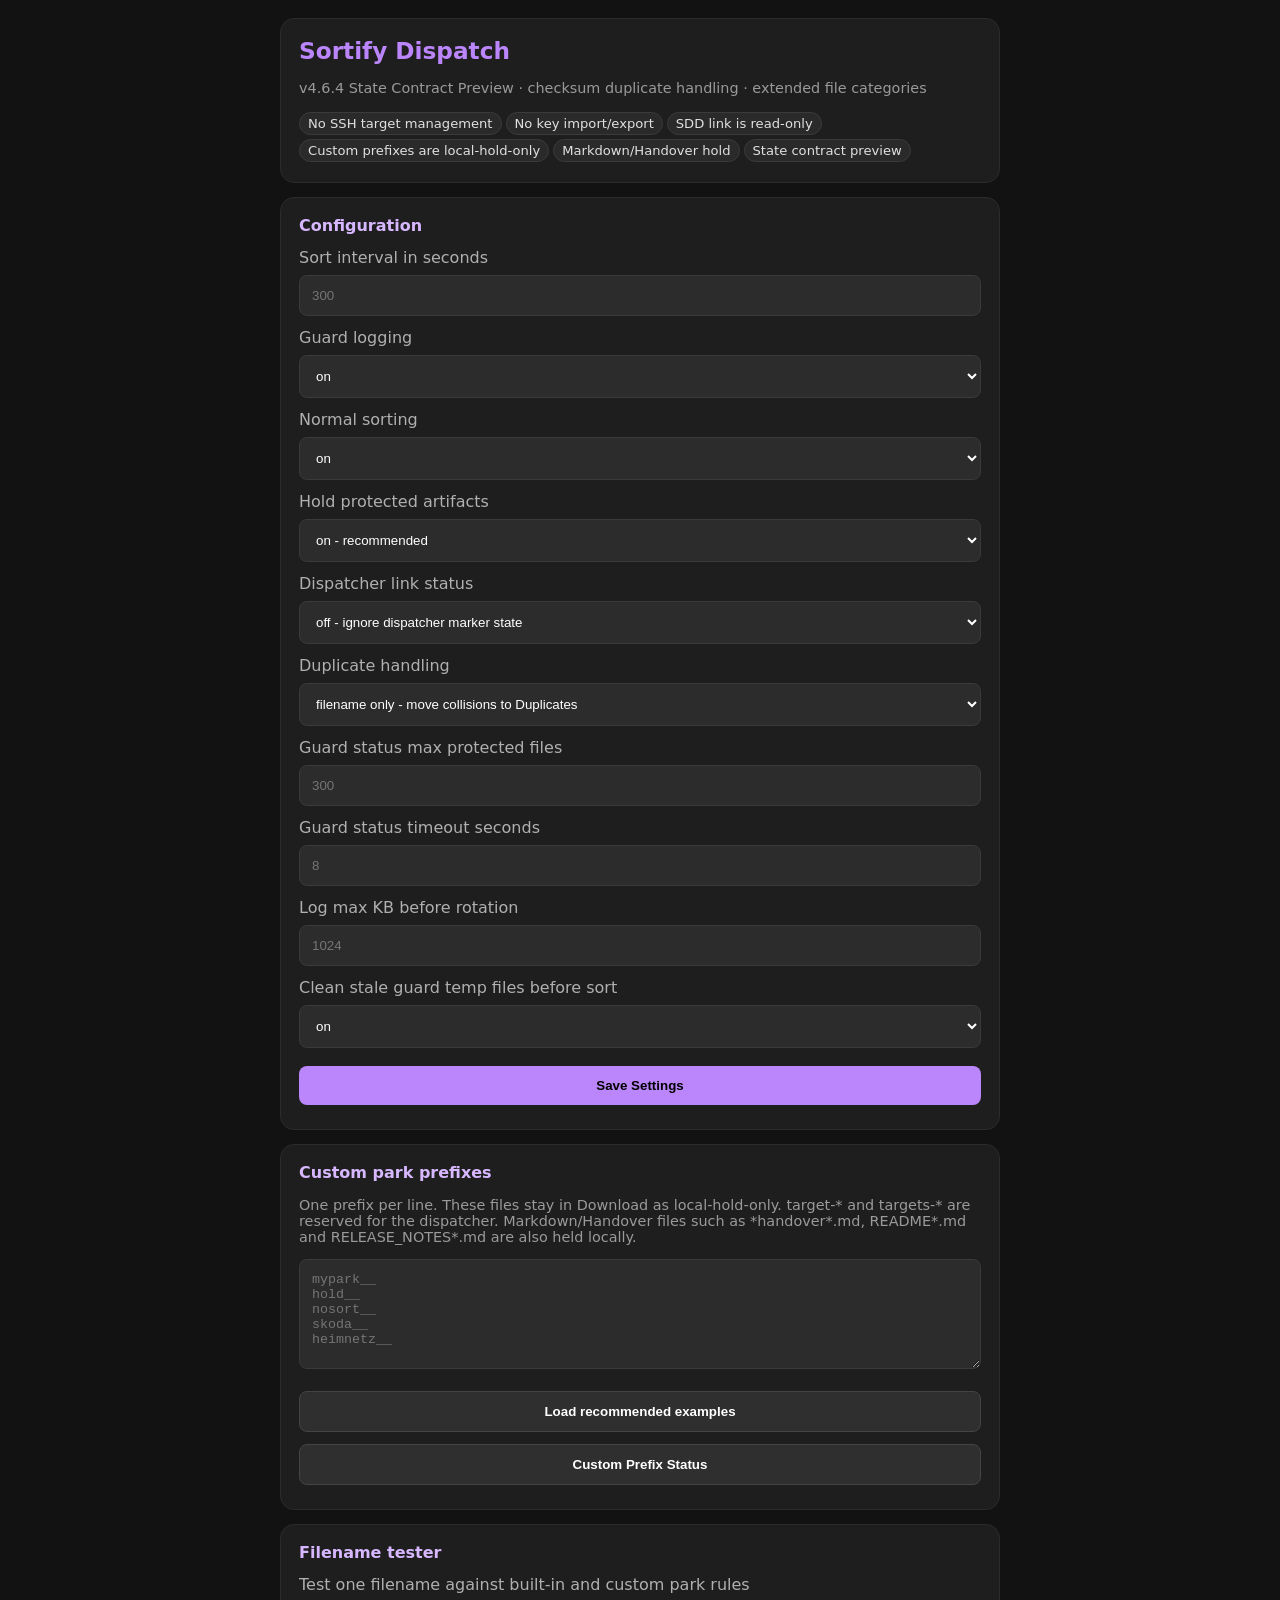
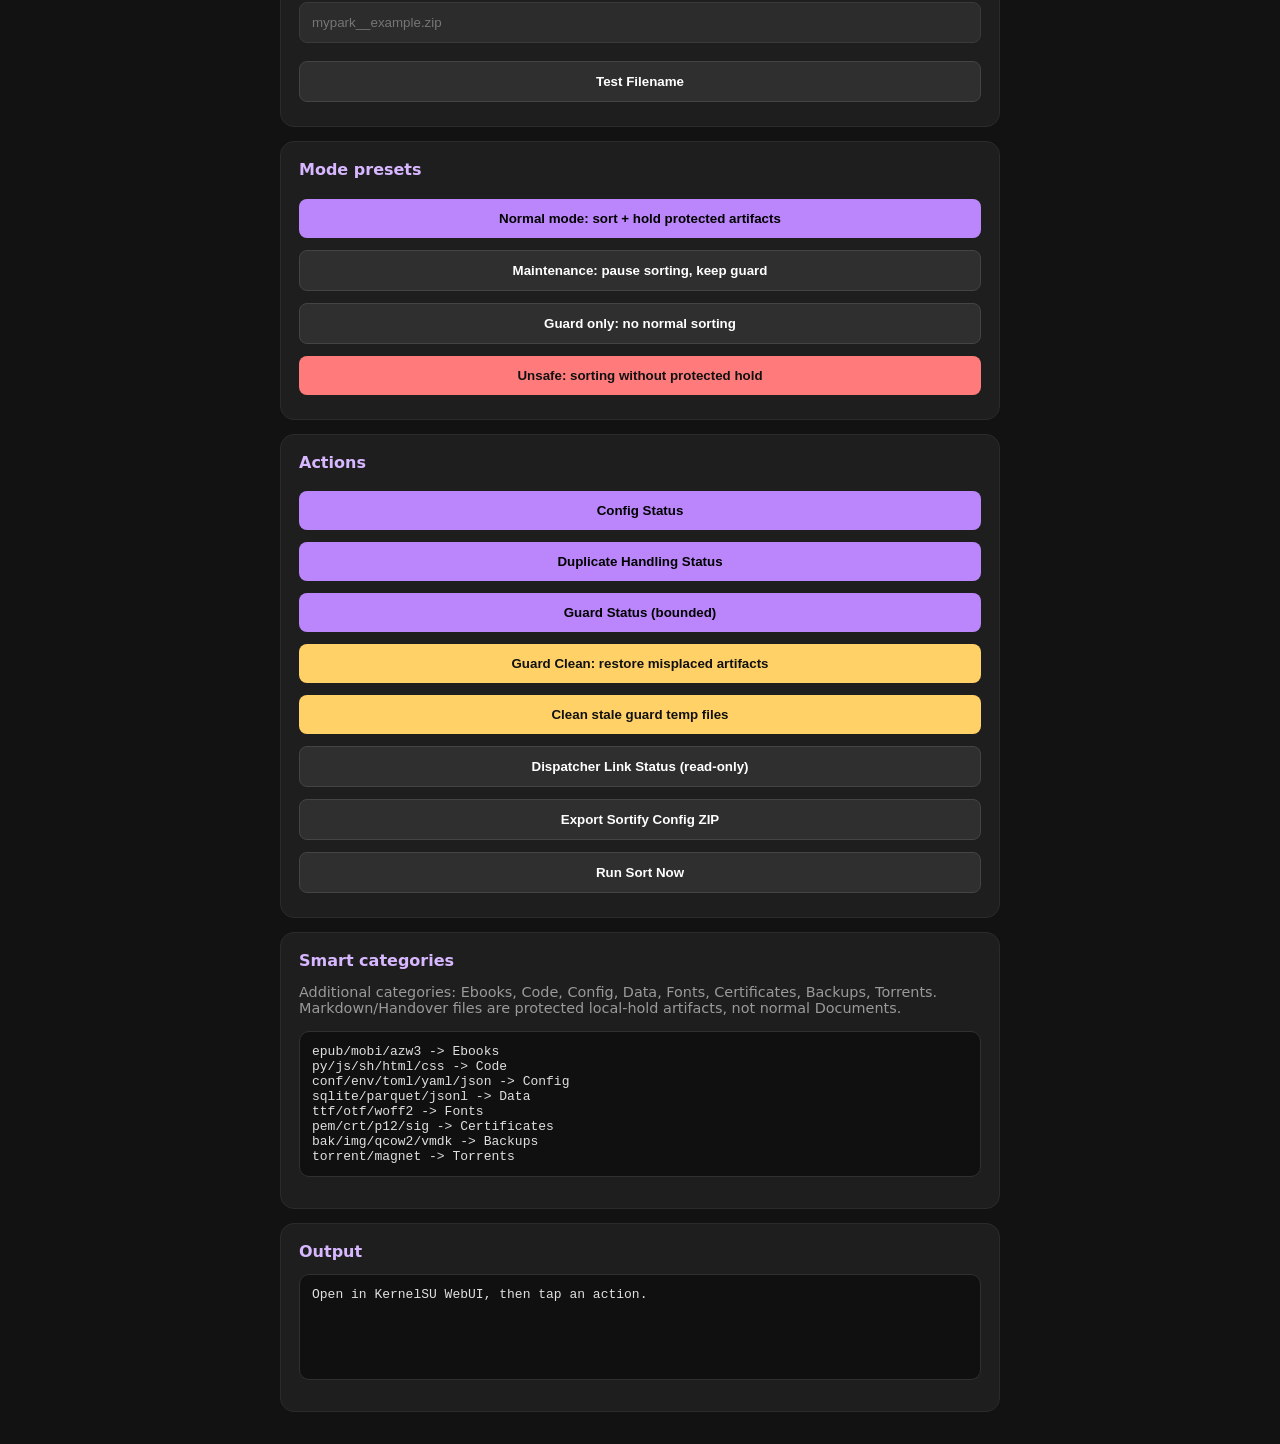
==== commit 06006c96: "Release Sortify v4.6.4 state contract preview" ====
--- a/webroot/index.html
+++ b/webroot/index.html
@@ -3,7 +3,7 @@
 <style>
 :root{color-scheme:dark}body{font-family:system-ui,sans-serif;background:#121212;color:#e0e0e0;margin:0;padding:18px}.wrap{max-width:720px;margin:0 auto}.card{background:#1e1e1e;padding:18px;border-radius:14px;margin-bottom:14px;border:1px solid #2b2b2b}h1,h2{margin-top:0}h1{color:#bb86fc;font-size:1.45rem}h2{color:#d7b7ff;font-size:1rem}label{display:block;margin-bottom:8px;color:#b0b0b0}input,select,textarea{width:100%;padding:12px;margin-bottom:12px;background:#2c2c2c;border:1px solid #3a3a3a;color:white;border-radius:8px;box-sizing:border-box}textarea{min-height:110px;font-family:ui-monospace,SFMono-Regular,Menlo,monospace}button{width:100%;padding:12px;margin:6px 0;background:#bb86fc;color:#000;border:none;border-radius:8px;font-weight:700;cursor:pointer}button.secondary{background:#2f2f2f;color:#fff;border:1px solid #444}button.warn{background:#ffd166;color:#111}button.danger{background:#ff7b7b;color:#111}pre{white-space:pre-wrap;word-break:break-word;background:#101010;border:1px solid #303030;border-radius:10px;padding:12px;min-height:80px}.muted{color:#9a9a9a;font-size:.9rem}.pill{display:inline-block;padding:3px 8px;border-radius:999px;background:#2a2a2a;border:1px solid #3b3b3b;margin:2px 4px 2px 0;font-size:.82rem}#toast{visibility:hidden;min-width:250px;background-color:#333;color:#fff;text-align:center;border-radius:8px;padding:14px;position:fixed;z-index:1;bottom:24px;left:50%;transform:translateX(-50%)}#toast.show{visibility:visible;animation:fadein .25s,fadeout .35s 2.4s}@keyframes fadein{from{bottom:0;opacity:0}to{bottom:24px;opacity:1}}@keyframes fadeout{from{bottom:24px;opacity:1}to{bottom:0;opacity:0}}
 </style></head><body><div class="wrap">
-<div class="card"><h1>Sortify Dispatch</h1><p class="muted">v4.6.3 Markdown/Handover Hold · checksum duplicate handling · extended file categories</p><span class="pill">No SSH target management</span><span class="pill">No key import/export</span><span class="pill">SDD link is read-only</span><span class="pill">Custom prefixes are local-hold-only</span><span class="pill">Markdown/Handover hold</span></div>
+<div class="card"><h1>Sortify Dispatch</h1><p class="muted">v4.6.4 State Contract Preview · checksum duplicate handling · extended file categories</p><span class="pill">No SSH target management</span><span class="pill">No key import/export</span><span class="pill">SDD link is read-only</span><span class="pill">Custom prefixes are local-hold-only</span><span class="pill">Markdown/Handover hold</span><span class="pill">State contract preview</span></div>
 <div class="card"><h2>Configuration</h2><label>Sort interval in seconds</label><input type="number" id="interval" placeholder="300" min="30"><label>Guard logging</label><select id="guardLog"><option value="1">on</option><option value="0">off</option></select><label>Normal sorting</label><select id="normalSort"><option value="1">on</option><option value="0">off</option></select><label>Hold protected artifacts</label><select id="holdProtected"><option value="1">on - recommended</option><option value="0">off - unsafe for operational artifacts</option></select><label>Dispatcher link status</label><select id="dispatcherIntegration"><option value="off">off - ignore dispatcher marker state</option><option value="auto">auto - use markers when available</option><option value="on">on - require healthy marker link</option></select><label>Duplicate handling</label><select id="duplicateMode"><option value="filename">filename only - move collisions to Duplicates</option><option value="checksum_delete_identical">checksum - delete identical source, keep different checksum in Duplicates</option></select><label>Guard status max protected files</label><input type="number" id="guardMaxFiles" placeholder="300" min="1" max="2000"><label>Guard status timeout seconds</label><input type="number" id="guardTimeout" placeholder="8" min="2" max="60"><label>Log max KB before rotation</label><input type="number" id="logMaxKb" placeholder="1024" min="64" max="16384"><label>Clean stale guard temp files before sort</label><select id="guardTempClean"><option value="1">on</option><option value="0">off</option></select><button onclick="saveConfig()">Save Settings</button></div>
 <div class="card"><h2>Custom park prefixes</h2><p class="muted">One prefix per line. These files stay in Download as local-hold-only. target-* and targets-* are reserved for the dispatcher. Markdown/Handover files such as *handover*.md, README*.md and RELEASE_NOTES*.md are also held locally.</p><textarea id="customPrefixes" placeholder="mypark__&#10;hold__&#10;nosort__&#10;skoda__&#10;heimnetz__"></textarea><button class="secondary" onclick="setRecommendedPrefixes()">Load recommended examples</button><button class="secondary" onclick="runAction('--custom-prefixes-status')">Custom Prefix Status</button></div>
 <div class="card"><h2>Filename tester</h2><label>Test one filename against built-in and custom park rules</label><input id="testFilename" placeholder="mypark__example.zip"><button class="secondary" onclick="testFilename()">Test Filename</button></div>
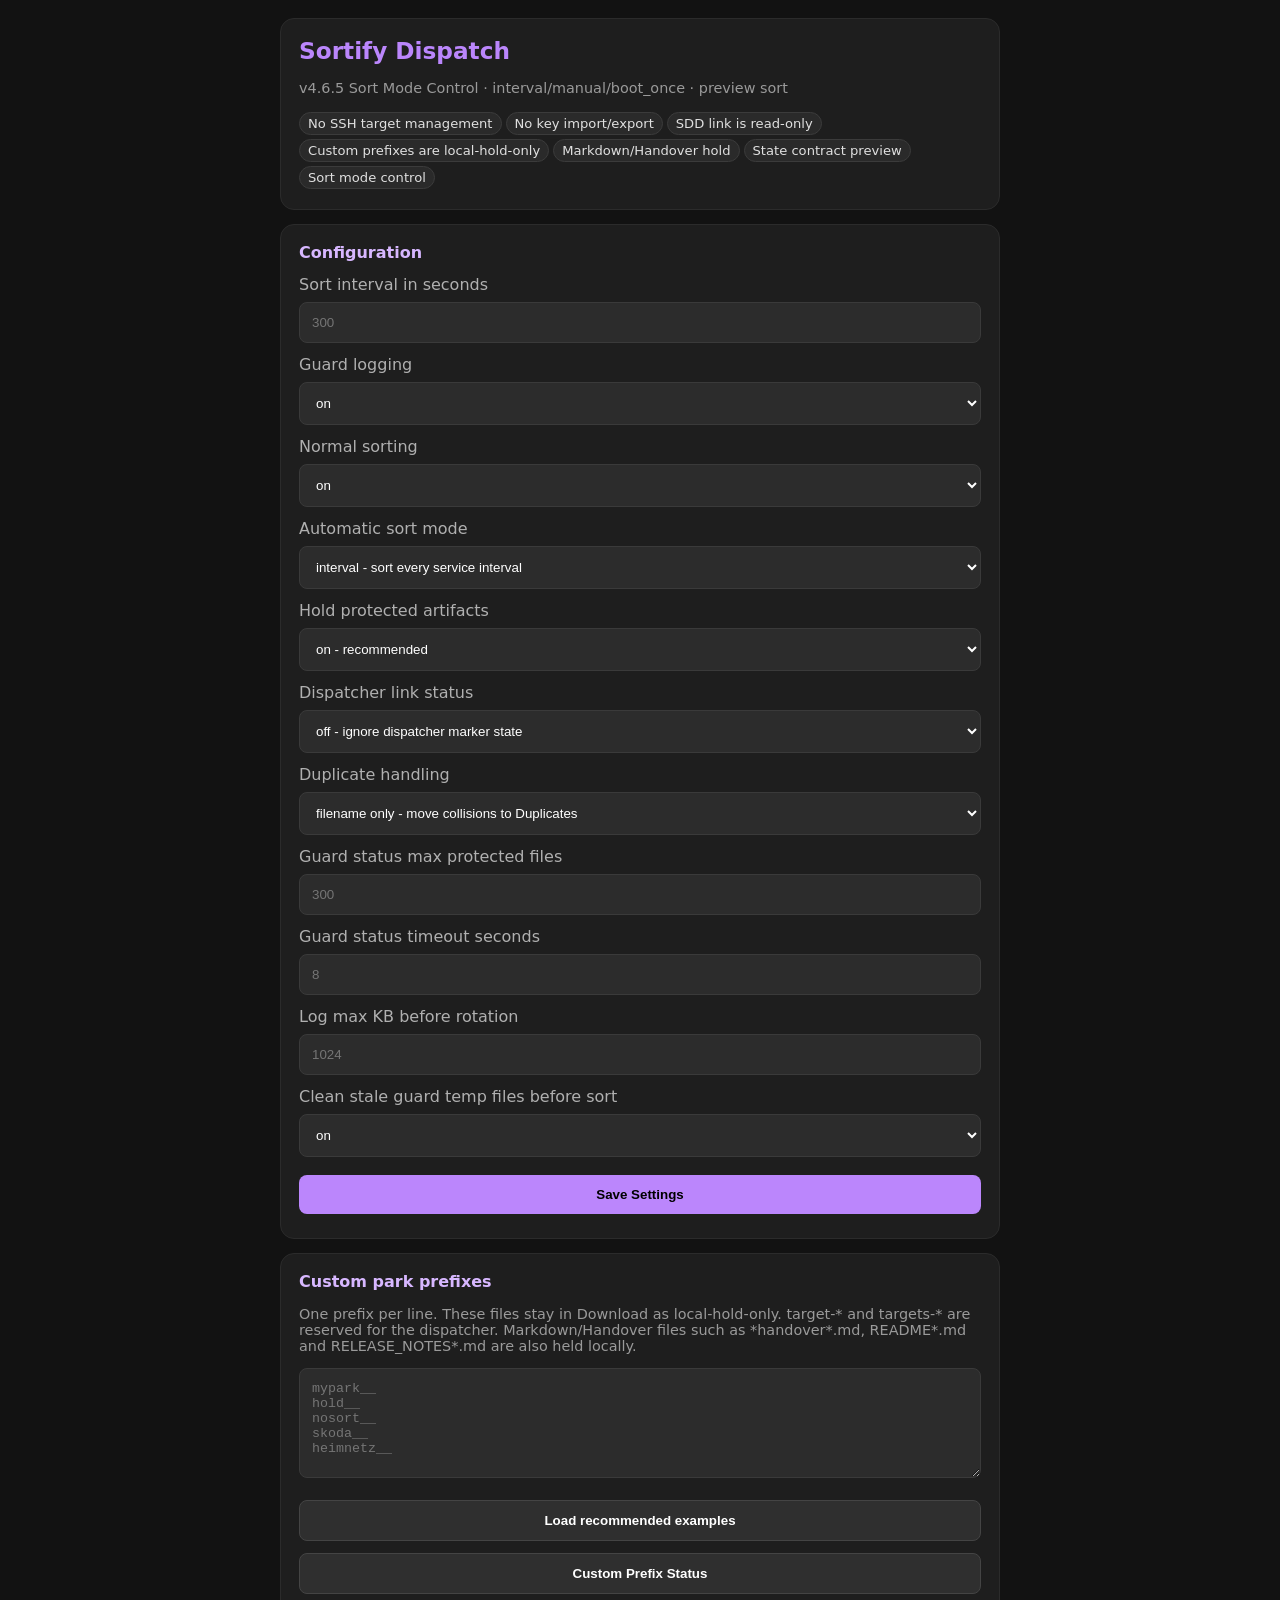
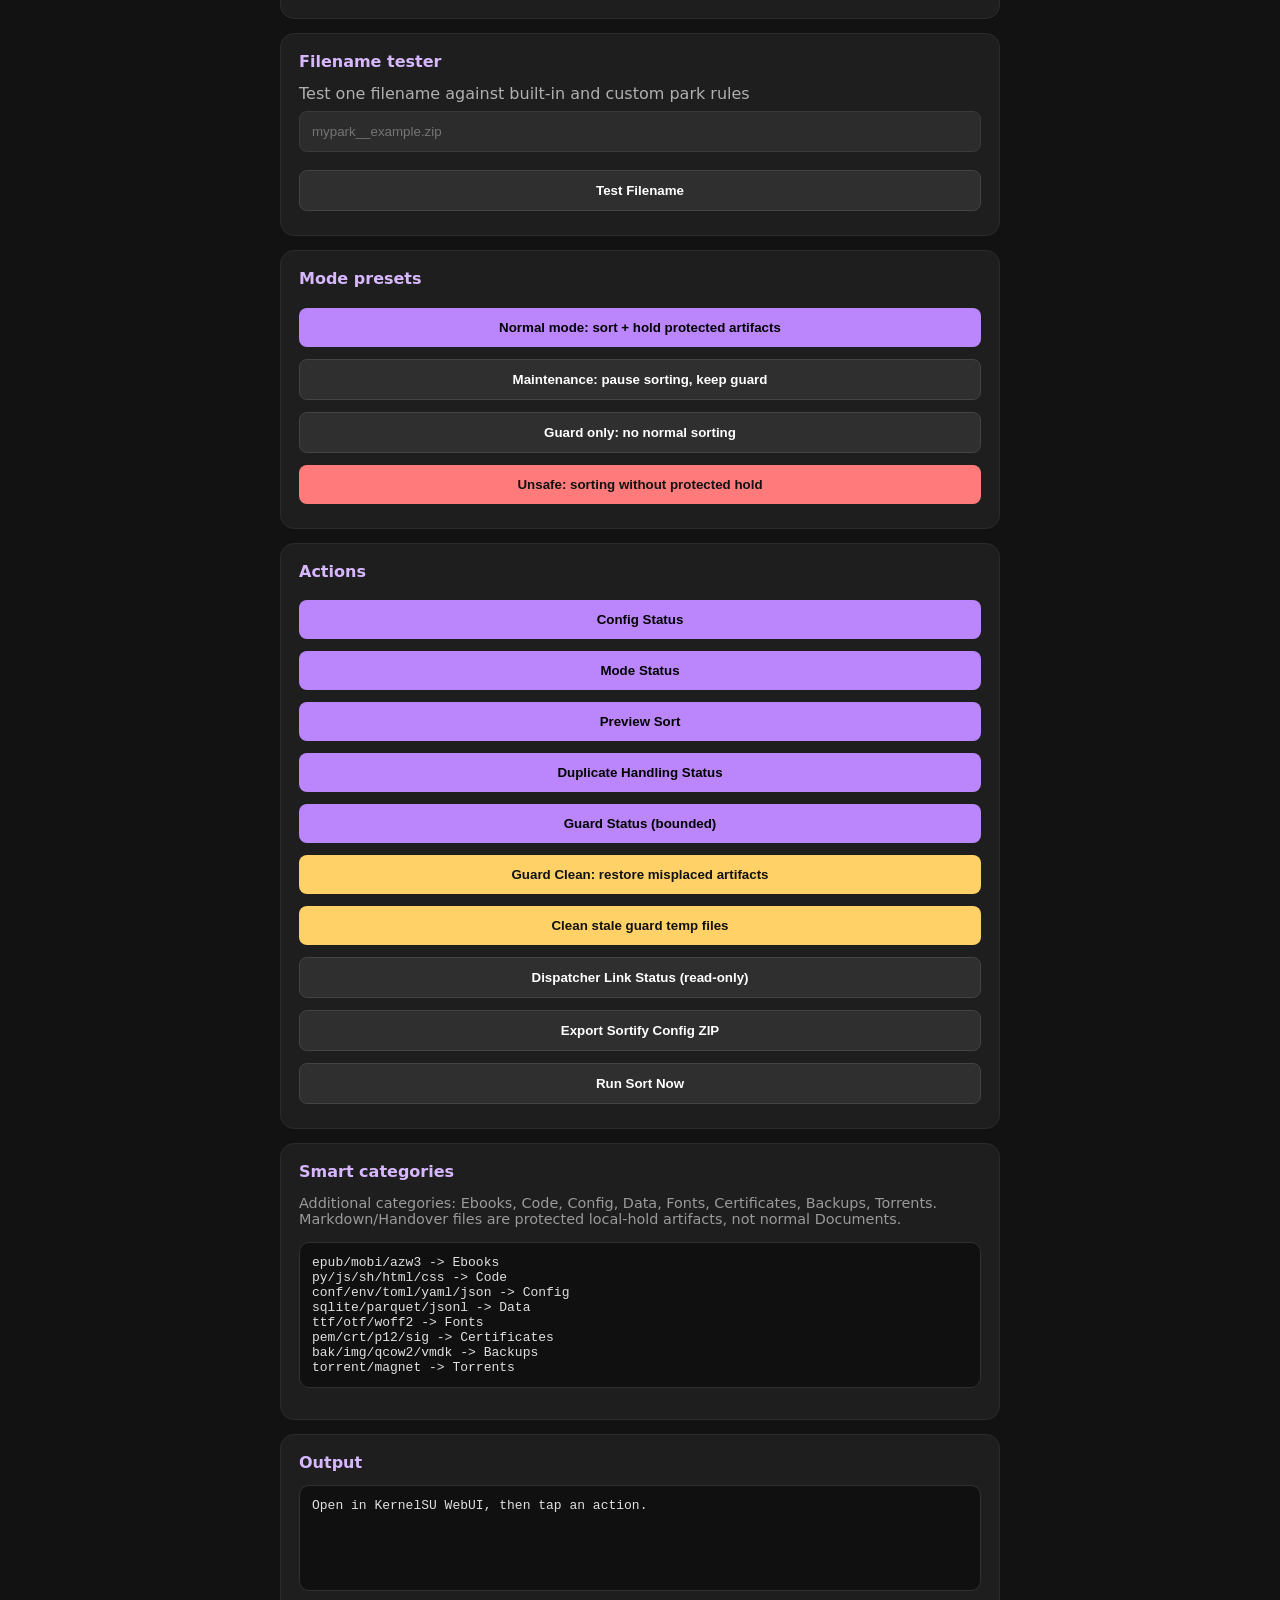
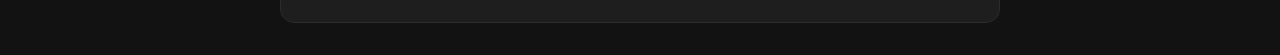
==== commit 7f5f034f: "Release Sortify v4.6.5 sort mode control" ====
--- a/webroot/index.html
+++ b/webroot/index.html
@@ -3,12 +3,12 @@
 <style>
 :root{color-scheme:dark}body{font-family:system-ui,sans-serif;background:#121212;color:#e0e0e0;margin:0;padding:18px}.wrap{max-width:720px;margin:0 auto}.card{background:#1e1e1e;padding:18px;border-radius:14px;margin-bottom:14px;border:1px solid #2b2b2b}h1,h2{margin-top:0}h1{color:#bb86fc;font-size:1.45rem}h2{color:#d7b7ff;font-size:1rem}label{display:block;margin-bottom:8px;color:#b0b0b0}input,select,textarea{width:100%;padding:12px;margin-bottom:12px;background:#2c2c2c;border:1px solid #3a3a3a;color:white;border-radius:8px;box-sizing:border-box}textarea{min-height:110px;font-family:ui-monospace,SFMono-Regular,Menlo,monospace}button{width:100%;padding:12px;margin:6px 0;background:#bb86fc;color:#000;border:none;border-radius:8px;font-weight:700;cursor:pointer}button.secondary{background:#2f2f2f;color:#fff;border:1px solid #444}button.warn{background:#ffd166;color:#111}button.danger{background:#ff7b7b;color:#111}pre{white-space:pre-wrap;word-break:break-word;background:#101010;border:1px solid #303030;border-radius:10px;padding:12px;min-height:80px}.muted{color:#9a9a9a;font-size:.9rem}.pill{display:inline-block;padding:3px 8px;border-radius:999px;background:#2a2a2a;border:1px solid #3b3b3b;margin:2px 4px 2px 0;font-size:.82rem}#toast{visibility:hidden;min-width:250px;background-color:#333;color:#fff;text-align:center;border-radius:8px;padding:14px;position:fixed;z-index:1;bottom:24px;left:50%;transform:translateX(-50%)}#toast.show{visibility:visible;animation:fadein .25s,fadeout .35s 2.4s}@keyframes fadein{from{bottom:0;opacity:0}to{bottom:24px;opacity:1}}@keyframes fadeout{from{bottom:24px;opacity:1}to{bottom:0;opacity:0}}
 </style></head><body><div class="wrap">
-<div class="card"><h1>Sortify Dispatch</h1><p class="muted">v4.6.4 State Contract Preview · checksum duplicate handling · extended file categories</p><span class="pill">No SSH target management</span><span class="pill">No key import/export</span><span class="pill">SDD link is read-only</span><span class="pill">Custom prefixes are local-hold-only</span><span class="pill">Markdown/Handover hold</span><span class="pill">State contract preview</span></div>
-<div class="card"><h2>Configuration</h2><label>Sort interval in seconds</label><input type="number" id="interval" placeholder="300" min="30"><label>Guard logging</label><select id="guardLog"><option value="1">on</option><option value="0">off</option></select><label>Normal sorting</label><select id="normalSort"><option value="1">on</option><option value="0">off</option></select><label>Hold protected artifacts</label><select id="holdProtected"><option value="1">on - recommended</option><option value="0">off - unsafe for operational artifacts</option></select><label>Dispatcher link status</label><select id="dispatcherIntegration"><option value="off">off - ignore dispatcher marker state</option><option value="auto">auto - use markers when available</option><option value="on">on - require healthy marker link</option></select><label>Duplicate handling</label><select id="duplicateMode"><option value="filename">filename only - move collisions to Duplicates</option><option value="checksum_delete_identical">checksum - delete identical source, keep different checksum in Duplicates</option></select><label>Guard status max protected files</label><input type="number" id="guardMaxFiles" placeholder="300" min="1" max="2000"><label>Guard status timeout seconds</label><input type="number" id="guardTimeout" placeholder="8" min="2" max="60"><label>Log max KB before rotation</label><input type="number" id="logMaxKb" placeholder="1024" min="64" max="16384"><label>Clean stale guard temp files before sort</label><select id="guardTempClean"><option value="1">on</option><option value="0">off</option></select><button onclick="saveConfig()">Save Settings</button></div>
+<div class="card"><h1>Sortify Dispatch</h1><p class="muted">v4.6.5 Sort Mode Control · interval/manual/boot_once · preview sort</p><span class="pill">No SSH target management</span><span class="pill">No key import/export</span><span class="pill">SDD link is read-only</span><span class="pill">Custom prefixes are local-hold-only</span><span class="pill">Markdown/Handover hold</span><span class="pill">State contract preview</span><span class="pill">Sort mode control</span></div>
+<div class="card"><h2>Configuration</h2><label>Sort interval in seconds</label><input type="number" id="interval" placeholder="300" min="30"><label>Guard logging</label><select id="guardLog"><option value="1">on</option><option value="0">off</option></select><label>Normal sorting</label><select id="normalSort"><option value="1">on</option><option value="0">off</option></select><label>Automatic sort mode</label><select id="sortMode"><option value="interval">interval - sort every service interval</option><option value="manual">manual - disable automatic timed sorting</option><option value="boot_once">boot_once - sort only once after reboot</option></select><label>Hold protected artifacts</label><select id="holdProtected"><option value="1">on - recommended</option><option value="0">off - unsafe for operational artifacts</option></select><label>Dispatcher link status</label><select id="dispatcherIntegration"><option value="off">off - ignore dispatcher marker state</option><option value="auto">auto - use markers when available</option><option value="on">on - require healthy marker link</option></select><label>Duplicate handling</label><select id="duplicateMode"><option value="filename">filename only - move collisions to Duplicates</option><option value="checksum_delete_identical">checksum - delete identical source, keep different checksum in Duplicates</option></select><label>Guard status max protected files</label><input type="number" id="guardMaxFiles" placeholder="300" min="1" max="2000"><label>Guard status timeout seconds</label><input type="number" id="guardTimeout" placeholder="8" min="2" max="60"><label>Log max KB before rotation</label><input type="number" id="logMaxKb" placeholder="1024" min="64" max="16384"><label>Clean stale guard temp files before sort</label><select id="guardTempClean"><option value="1">on</option><option value="0">off</option></select><button onclick="saveConfig()">Save Settings</button></div>
 <div class="card"><h2>Custom park prefixes</h2><p class="muted">One prefix per line. These files stay in Download as local-hold-only. target-* and targets-* are reserved for the dispatcher. Markdown/Handover files such as *handover*.md, README*.md and RELEASE_NOTES*.md are also held locally.</p><textarea id="customPrefixes" placeholder="mypark__&#10;hold__&#10;nosort__&#10;skoda__&#10;heimnetz__"></textarea><button class="secondary" onclick="setRecommendedPrefixes()">Load recommended examples</button><button class="secondary" onclick="runAction('--custom-prefixes-status')">Custom Prefix Status</button></div>
 <div class="card"><h2>Filename tester</h2><label>Test one filename against built-in and custom park rules</label><input id="testFilename" placeholder="mypark__example.zip"><button class="secondary" onclick="testFilename()">Test Filename</button></div>
 <div class="card"><h2>Mode presets</h2><button onclick="applyPreset('normal')">Normal mode: sort + hold protected artifacts</button><button class="secondary" onclick="applyPreset('safehold')">Maintenance: pause sorting, keep guard</button><button class="secondary" onclick="applyPreset('guardonly')">Guard only: no normal sorting</button><button class="danger" onclick="applyPreset('unsafe')">Unsafe: sorting without protected hold</button></div>
-<div class="card"><h2>Actions</h2><button onclick="runAction('--config-status')">Config Status</button><button onclick="runAction('--duplicate-status')">Duplicate Handling Status</button><button onclick="runAction('--guard-status')">Guard Status (bounded)</button><button class="warn" onclick="runAction('--guard-clean')">Guard Clean: restore misplaced artifacts</button><button class="warn" onclick="runAction('--guard-temp-clean')">Clean stale guard temp files</button><button class="secondary" onclick="runAction('--dispatcher-status')">Dispatcher Link Status (read-only)</button><button class="secondary" onclick="runAction('--config-export')">Export Sortify Config ZIP</button><button class="secondary" onclick="runAction('--sort')">Run Sort Now</button></div>
+<div class="card"><h2>Actions</h2><button onclick="runAction('--config-status')">Config Status</button><button onclick="runAction('--mode-status')">Mode Status</button><button onclick="runAction('--preview-sort')">Preview Sort</button><button onclick="runAction('--duplicate-status')">Duplicate Handling Status</button><button onclick="runAction('--guard-status')">Guard Status (bounded)</button><button class="warn" onclick="runAction('--guard-clean')">Guard Clean: restore misplaced artifacts</button><button class="warn" onclick="runAction('--guard-temp-clean')">Clean stale guard temp files</button><button class="secondary" onclick="runAction('--dispatcher-status')">Dispatcher Link Status (read-only)</button><button class="secondary" onclick="runAction('--config-export')">Export Sortify Config ZIP</button><button class="secondary" onclick="runAction('--sort')">Run Sort Now</button></div>
 <div class="card"><h2>Smart categories</h2><p class="muted">Additional categories: Ebooks, Code, Config, Data, Fonts, Certificates, Backups, Torrents. Markdown/Handover files are protected local-hold artifacts, not normal Documents.</p><pre>epub/mobi/azw3 -> Ebooks
 py/js/sh/html/css -> Code
 conf/env/toml/yaml/json -> Config
@@ -20,10 +20,10 @@
 <div class="card"><h2>Output</h2><pre id="output">Open in KernelSU WebUI, then tap an action.</pre></div></div><div id="toast">Done</div>
 <script>
 const CONF_PATH="/data/adb/modules/sortify/sortify.conf";const ACTION="sh /data/adb/modules/sortify/action.sh";let currentConfigText="";
-function shellNumber(v){return String(v).replace(/[^0-9]/g,"")}function boundedNumber(value,fallback,min,max){let v=parseInt(shellNumber(value||fallback),10);if(!Number.isFinite(v))v=parseInt(fallback,10);if(v<min)v=min;if(v>max)v=max;return String(v)}function shellFlag(value,fallback){const v=String(value||fallback);return["0","1"].includes(v)?v:fallback}function shellMode(value){const v=String(value||"auto");return["off","auto","on"].includes(v)?v:"auto"}function duplicateMode(value){const v=String(value||"filename");return["filename","checksum_delete_identical"].includes(v)?v:"filename"}function shellSingleQuote(value){return"'"+String(value).replace(/'/g,"'\\''")+"'"}function prefixesToTextarea(value){return String(value||"").split(",").map(v=>v.trim()).filter(Boolean).join("\n")}function sanitizePrefixes(value){const out=[];const seen=new Set();String(value||"").split(/[\n,]+/).forEach(raw=>{const v=raw.trim().toLowerCase();if(!v)return;if(!/^[a-z0-9_.-]{3,64}$/.test(v))return;if(v.startsWith("target-")||v.startsWith("targets-"))return;if(seen.has(v))return;seen.add(v);out.push(v)});return out.join(",")}function mergeConfigText(oldText,updates){const managed=new Set(Object.keys(updates));const lines=String(oldText||"").split(/\n/).filter(line=>{const m=line.match(/^([A-Z0-9_]+)=/);return!(m&&managed.has(m[1]))});Object.keys(updates).forEach(k=>lines.push(`${k}=${updates[k]}`));return lines.filter(line=>line.length>0).join("\n")+"\n"}async function execCmd(cmd){if(typeof ksu==='undefined')throw new Error("KernelSU WebUI API not available");const result=await ksu.exec(cmd);return(result.stdout||"")+(result.stderr||"")}
-async function loadConfig(){try{const out=await execCmd(`cat "${CONF_PATH}" 2>/dev/null || true`);currentConfigText=out;const get=(re,d)=>{const m=out.match(re);return m?m[1]:d};document.getElementById('interval').value=get(/^INTERVAL=(\d+)/m,"300");document.getElementById('guardLog').value=get(/^GUARD_LOG=([01])/m,"1");document.getElementById('normalSort').value=get(/^SORTIFY_NORMAL_SORT=([01])/m,"1");document.getElementById('holdProtected').value=get(/^SORTIFY_HOLD_PROTECTED=([01])/m,"1");document.getElementById('dispatcherIntegration').value=get(/^SORTIFY_DISPATCHER_INTEGRATION=(off|auto|on)/m,"auto");document.getElementById('duplicateMode').value=get(/^SORTIFY_DUPLICATE_MODE=(filename|checksum_delete_identical)/m,"filename");document.getElementById('customPrefixes').value=prefixesToTextarea(get(/^SORTIFY_CUSTOM_PARK_PREFIXES=(.*)$/m,""));document.getElementById('guardMaxFiles').value=get(/^SORTIFY_GUARD_MAX_FILES=(\d+)/m,"300");document.getElementById('guardTimeout').value=get(/^SORTIFY_GUARD_STATUS_TIMEOUT=(\d+)/m,"8");document.getElementById('logMaxKb').value=get(/^SORTIFY_LOG_MAX_KB=(\d+)/m,"1024");document.getElementById('guardTempClean').value=get(/^SORTIFY_GUARD_TEMP_CLEAN_ON_SORT=([01])/m,"1");document.getElementById('output').textContent=out||"Config not found yet."}catch(e){document.getElementById('output').textContent="Read error: "+e}}
+function shellNumber(v){return String(v).replace(/[^0-9]/g,"")}function boundedNumber(value,fallback,min,max){let v=parseInt(shellNumber(value||fallback),10);if(!Number.isFinite(v))v=parseInt(fallback,10);if(v<min)v=min;if(v>max)v=max;return String(v)}function shellFlag(value,fallback){const v=String(value||fallback);return["0","1"].includes(v)?v:fallback}function shellMode(value){const v=String(value||"auto");return["off","auto","on"].includes(v)?v:"auto"}function sortMode(value){const v=String(value||"interval");return["interval","manual","boot_once"].includes(v)?v:"interval"}function duplicateMode(value){const v=String(value||"filename");return["filename","checksum_delete_identical"].includes(v)?v:"filename"}function shellSingleQuote(value){return"'"+String(value).replace(/'/g,"'\\''")+"'"}function prefixesToTextarea(value){return String(value||"").split(",").map(v=>v.trim()).filter(Boolean).join("\n")}function sanitizePrefixes(value){const out=[];const seen=new Set();String(value||"").split(/[\n,]+/).forEach(raw=>{const v=raw.trim().toLowerCase();if(!v)return;if(!/^[a-z0-9_.-]{3,64}$/.test(v))return;if(v.startsWith("target-")||v.startsWith("targets-"))return;if(seen.has(v))return;seen.add(v);out.push(v)});return out.join(",")}function mergeConfigText(oldText,updates){const managed=new Set(Object.keys(updates));const lines=String(oldText||"").split(/\n/).filter(line=>{const m=line.match(/^([A-Z0-9_]+)=/);return!(m&&managed.has(m[1]))});Object.keys(updates).forEach(k=>lines.push(`${k}=${updates[k]}`));return lines.filter(line=>line.length>0).join("\n")+"\n"}async function execCmd(cmd){if(typeof ksu==='undefined')throw new Error("KernelSU WebUI API not available");const result=await ksu.exec(cmd);return(result.stdout||"")+(result.stderr||"")}
+async function loadConfig(){try{const out=await execCmd(`cat "${CONF_PATH}" 2>/dev/null || true`);currentConfigText=out;const get=(re,d)=>{const m=out.match(re);return m?m[1]:d};document.getElementById('interval').value=get(/^INTERVAL=(\d+)/m,"300");document.getElementById('guardLog').value=get(/^GUARD_LOG=([01])/m,"1");document.getElementById('normalSort').value=get(/^SORTIFY_NORMAL_SORT=([01])/m,"1");document.getElementById('sortMode').value=get(/^SORTIFY_SORT_MODE=(interval|manual|boot_once)/m,"interval");document.getElementById('holdProtected').value=get(/^SORTIFY_HOLD_PROTECTED=([01])/m,"1");document.getElementById('dispatcherIntegration').value=get(/^SORTIFY_DISPATCHER_INTEGRATION=(off|auto|on)/m,"auto");document.getElementById('duplicateMode').value=get(/^SORTIFY_DUPLICATE_MODE=(filename|checksum_delete_identical)/m,"filename");document.getElementById('customPrefixes').value=prefixesToTextarea(get(/^SORTIFY_CUSTOM_PARK_PREFIXES=(.*)$/m,""));document.getElementById('guardMaxFiles').value=get(/^SORTIFY_GUARD_MAX_FILES=(\d+)/m,"300");document.getElementById('guardTimeout').value=get(/^SORTIFY_GUARD_STATUS_TIMEOUT=(\d+)/m,"8");document.getElementById('logMaxKb').value=get(/^SORTIFY_LOG_MAX_KB=(\d+)/m,"1024");document.getElementById('guardTempClean').value=get(/^SORTIFY_GUARD_TEMP_CLEAN_ON_SORT=([01])/m,"1");document.getElementById('output').textContent=out||"Config not found yet."}catch(e){document.getElementById('output').textContent="Read error: "+e}}
 async function writeConfig(updates){const content=mergeConfigText(currentConfigText,updates);await execCmd(`printf %s ${shellSingleQuote(content)} > "${CONF_PATH}"`);currentConfigText=content;await loadConfig()}
-async function saveConfig(){const updates={INTERVAL:boundedNumber(document.getElementById('interval').value||"300","300",30,86400),GUARD_LOG:shellFlag(document.getElementById('guardLog').value||"1","1"),SORTIFY_NORMAL_SORT:shellFlag(document.getElementById('normalSort').value||"1","1"),SORTIFY_HOLD_PROTECTED:shellFlag(document.getElementById('holdProtected').value||"1","1"),SORTIFY_DISPATCHER_INTEGRATION:shellMode(document.getElementById('dispatcherIntegration').value||"auto"),SORTIFY_DUPLICATE_MODE:duplicateMode(document.getElementById('duplicateMode').value||"filename"),SORTIFY_CUSTOM_PARK_PREFIXES:sanitizePrefixes(document.getElementById('customPrefixes').value||""),SORTIFY_GUARD_MAX_FILES:boundedNumber(document.getElementById('guardMaxFiles').value||"300","300",1,2000),SORTIFY_GUARD_STATUS_TIMEOUT:boundedNumber(document.getElementById('guardTimeout').value||"8","8",2,60),SORTIFY_LOG_MAX_KB:boundedNumber(document.getElementById('logMaxKb').value||"1024","1024",64,16384),SORTIFY_GUARD_TEMP_CLEAN_ON_SORT:shellFlag(document.getElementById('guardTempClean').value||"1","1")};if(updates.SORTIFY_HOLD_PROTECTED==="0"&&!confirm("Protected artifact hold will be disabled. Continue?"))return;if(updates.SORTIFY_DUPLICATE_MODE==="checksum_delete_identical"&&!confirm("Identical duplicate source files will be deleted after SHA-256 match. Continue?"))return;try{await writeConfig(updates);showToast("Saved") }catch(e){showToast("Save error");document.getElementById('output').textContent=String(e)}}
-function setRecommendedPrefixes(){document.getElementById('customPrefixes').value="mypark__\nhold__\nnosort__\nskoda__\nheimnetz__";showToast("Examples loaded; tap Save Settings")}async function applyPreset(name){try{if(name==="normal"){document.getElementById('normalSort').value="1";document.getElementById('holdProtected').value="1";document.getElementById('dispatcherIntegration').value="auto"}else if(name==="safehold"||name==="guardonly"){document.getElementById('normalSort').value="0";document.getElementById('holdProtected').value="1";document.getElementById('dispatcherIntegration').value="auto"}else if(name==="unsafe"){if(!confirm("This disables protected artifact hold. Operational artifacts may be sorted away. Continue?"))return;document.getElementById('normalSort').value="1";document.getElementById('holdProtected').value="0";document.getElementById('dispatcherIntegration').value="off"}await saveConfig()}catch(e){showToast("Preset failed");document.getElementById('output').textContent=String(e)}}
+async function saveConfig(){const updates={INTERVAL:boundedNumber(document.getElementById('interval').value||"300","300",30,86400),GUARD_LOG:shellFlag(document.getElementById('guardLog').value||"1","1"),SORTIFY_NORMAL_SORT:shellFlag(document.getElementById('normalSort').value||"1","1"),SORTIFY_SORT_MODE:sortMode(document.getElementById('sortMode').value||"interval"),SORTIFY_HOLD_PROTECTED:shellFlag(document.getElementById('holdProtected').value||"1","1"),SORTIFY_DISPATCHER_INTEGRATION:shellMode(document.getElementById('dispatcherIntegration').value||"auto"),SORTIFY_DUPLICATE_MODE:duplicateMode(document.getElementById('duplicateMode').value||"filename"),SORTIFY_CUSTOM_PARK_PREFIXES:sanitizePrefixes(document.getElementById('customPrefixes').value||""),SORTIFY_GUARD_MAX_FILES:boundedNumber(document.getElementById('guardMaxFiles').value||"300","300",1,2000),SORTIFY_GUARD_STATUS_TIMEOUT:boundedNumber(document.getElementById('guardTimeout').value||"8","8",2,60),SORTIFY_LOG_MAX_KB:boundedNumber(document.getElementById('logMaxKb').value||"1024","1024",64,16384),SORTIFY_GUARD_TEMP_CLEAN_ON_SORT:shellFlag(document.getElementById('guardTempClean').value||"1","1")};if(updates.SORTIFY_HOLD_PROTECTED==="0"&&!confirm("Protected artifact hold will be disabled. Continue?"))return;if(updates.SORTIFY_DUPLICATE_MODE==="checksum_delete_identical"&&!confirm("Identical duplicate source files will be deleted after SHA-256 match. Continue?"))return;try{await writeConfig(updates);showToast("Saved") }catch(e){showToast("Save error");document.getElementById('output').textContent=String(e)}}
+function setRecommendedPrefixes(){document.getElementById('customPrefixes').value="mypark__\nhold__\nnosort__\nskoda__\nheimnetz__";showToast("Examples loaded; tap Save Settings")}async function applyPreset(name){try{if(name==="normal"){document.getElementById('normalSort').value="1";document.getElementById('sortMode').value="interval";document.getElementById('holdProtected').value="1";document.getElementById('dispatcherIntegration').value="auto"}else if(name==="safehold"||name==="guardonly"){document.getElementById('normalSort').value="0";document.getElementById('sortMode').value="manual";document.getElementById('holdProtected').value="1";document.getElementById('dispatcherIntegration').value="auto"}else if(name==="unsafe"){if(!confirm("This disables protected artifact hold. Operational artifacts may be sorted away. Continue?"))return;document.getElementById('normalSort').value="1";document.getElementById('sortMode').value="interval";document.getElementById('holdProtected').value="0";document.getElementById('dispatcherIntegration').value="off"}await saveConfig()}catch(e){showToast("Preset failed");document.getElementById('output').textContent=String(e)}}
 async function runAction(arg){document.getElementById('output').textContent="Running "+arg+" ...";try{const out=await execCmd(`${ACTION} ${arg}`);document.getElementById('output').textContent=out||"No output";showToast("Done")}catch(e){document.getElementById('output').textContent="Action error: "+e;showToast("Action failed")}}async function testFilename(){const name=document.getElementById('testFilename').value.trim();if(!name)return showToast("Filename missing");return runAction(`--test-filename ${shellSingleQuote(name)}`)}function showToast(msg){const x=document.getElementById("toast");x.innerText=msg;x.className="show";setTimeout(function(){x.className=x.className.replace("show","")},2800)}if(typeof ksu!=='undefined')loadConfig();
 </script></body></html>
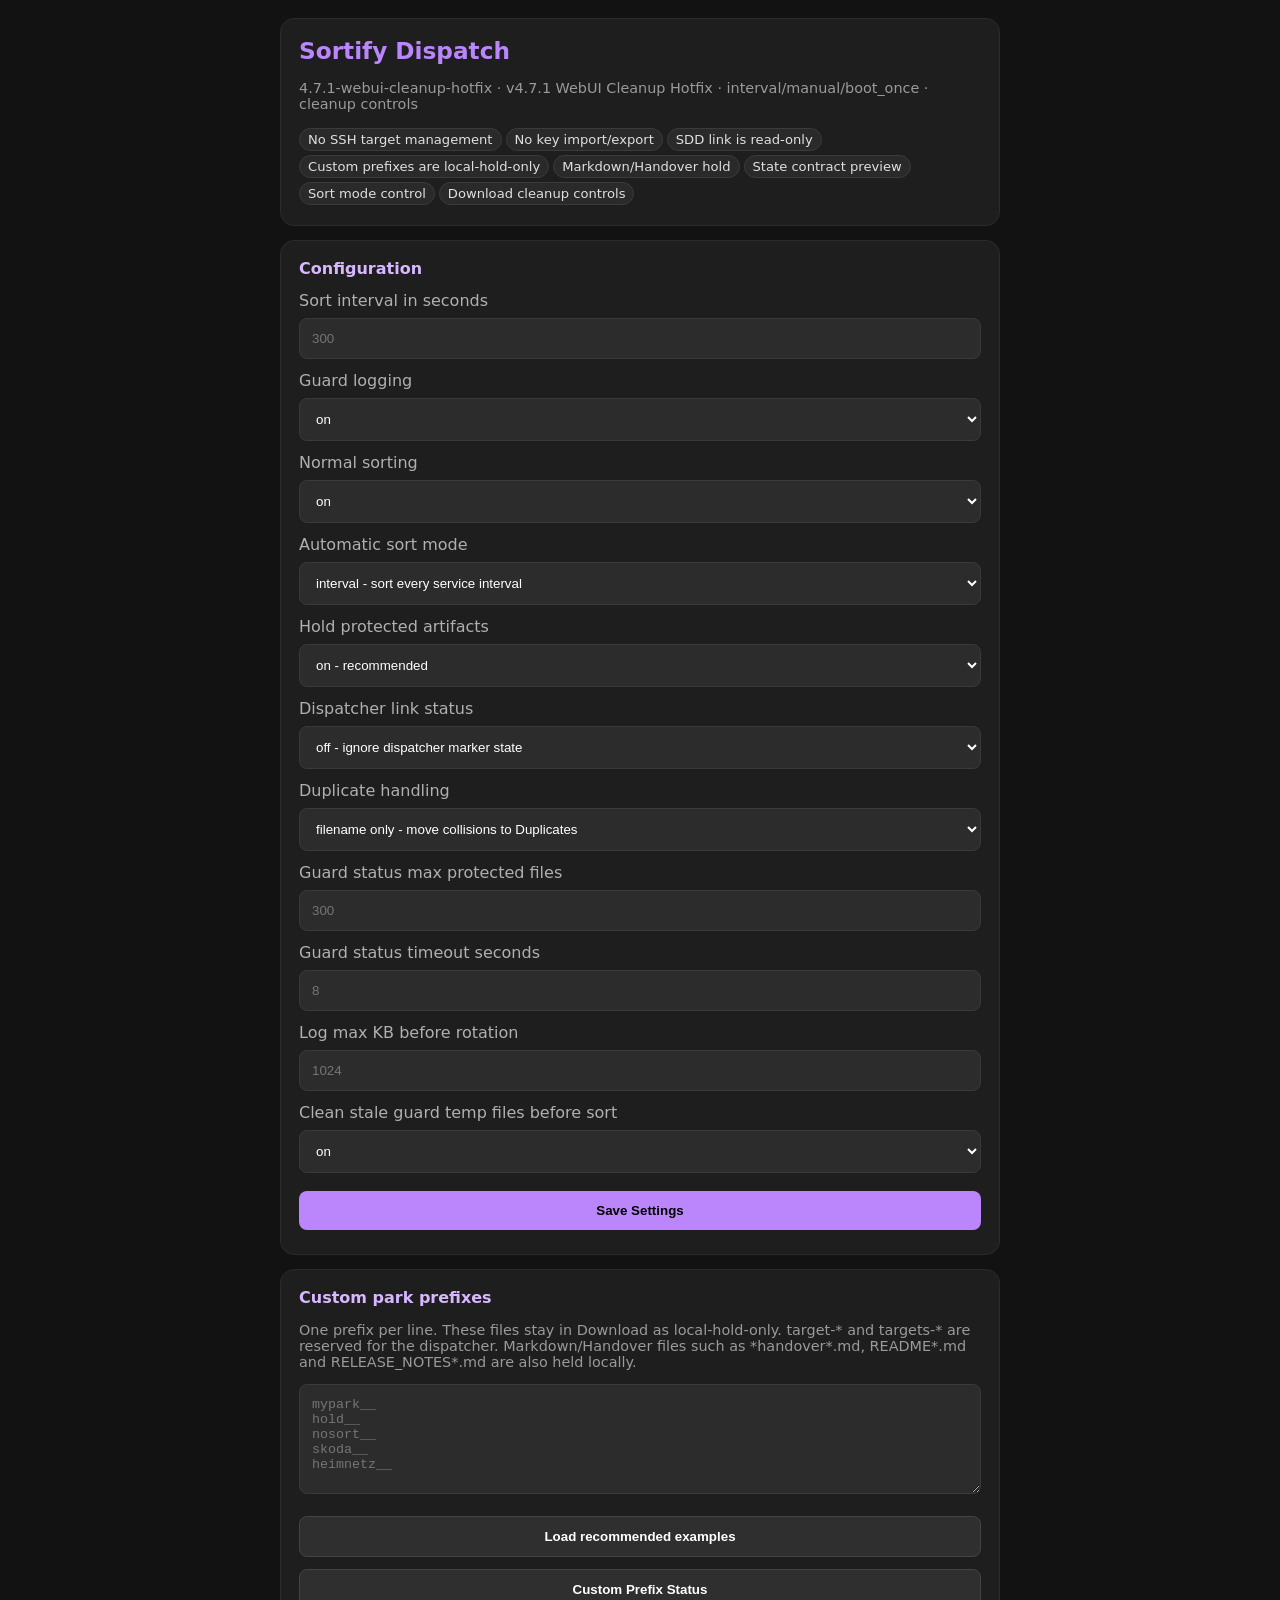
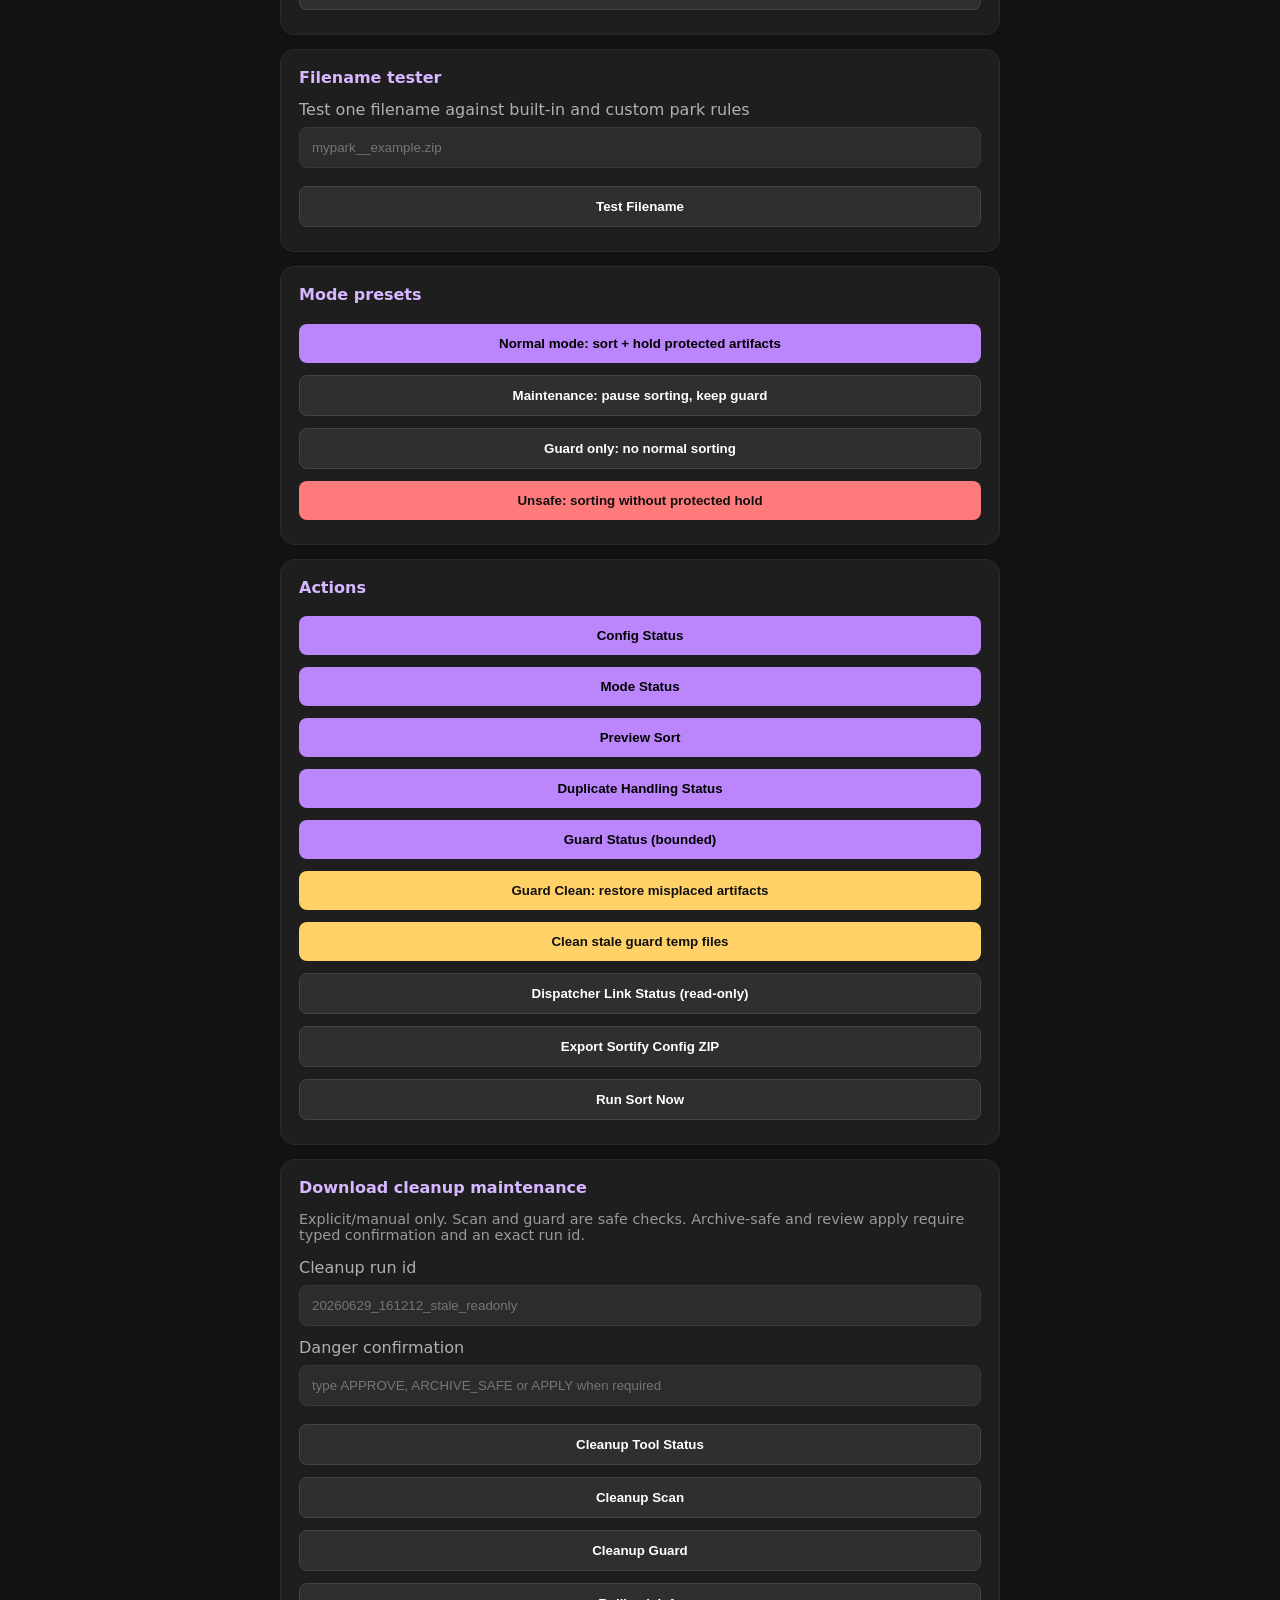
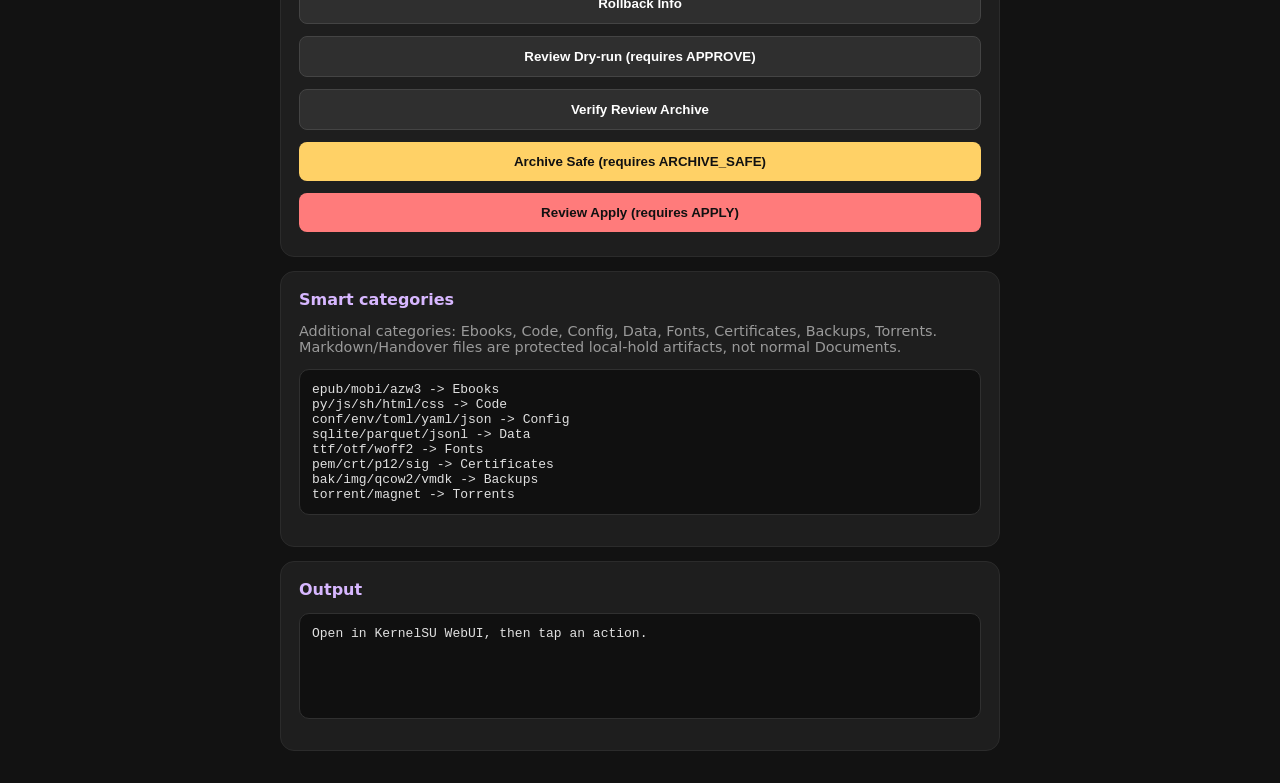
==== commit 72357173: "Release Sortify Dispatch v4.7.1" ====
--- a/webroot/index.html
+++ b/webroot/index.html
@@ -3,13 +3,13 @@
 <style>
 :root{color-scheme:dark}body{font-family:system-ui,sans-serif;background:#121212;color:#e0e0e0;margin:0;padding:18px}.wrap{max-width:720px;margin:0 auto}.card{background:#1e1e1e;padding:18px;border-radius:14px;margin-bottom:14px;border:1px solid #2b2b2b}h1,h2{margin-top:0}h1{color:#bb86fc;font-size:1.45rem}h2{color:#d7b7ff;font-size:1rem}label{display:block;margin-bottom:8px;color:#b0b0b0}input,select,textarea{width:100%;padding:12px;margin-bottom:12px;background:#2c2c2c;border:1px solid #3a3a3a;color:white;border-radius:8px;box-sizing:border-box}textarea{min-height:110px;font-family:ui-monospace,SFMono-Regular,Menlo,monospace}button{width:100%;padding:12px;margin:6px 0;background:#bb86fc;color:#000;border:none;border-radius:8px;font-weight:700;cursor:pointer}button.secondary{background:#2f2f2f;color:#fff;border:1px solid #444}button.warn{background:#ffd166;color:#111}button.danger{background:#ff7b7b;color:#111}pre{white-space:pre-wrap;word-break:break-word;background:#101010;border:1px solid #303030;border-radius:10px;padding:12px;min-height:80px}.muted{color:#9a9a9a;font-size:.9rem}.pill{display:inline-block;padding:3px 8px;border-radius:999px;background:#2a2a2a;border:1px solid #3b3b3b;margin:2px 4px 2px 0;font-size:.82rem}#toast{visibility:hidden;min-width:250px;background-color:#333;color:#fff;text-align:center;border-radius:8px;padding:14px;position:fixed;z-index:1;bottom:24px;left:50%;transform:translateX(-50%)}#toast.show{visibility:visible;animation:fadein .25s,fadeout .35s 2.4s}@keyframes fadein{from{bottom:0;opacity:0}to{bottom:24px;opacity:1}}@keyframes fadeout{from{bottom:24px;opacity:1}to{bottom:0;opacity:0}}
 </style></head><body><div class="wrap">
-<div class="card"><h1>Sortify Dispatch</h1><p class="muted">v4.6.5 Sort Mode Control · interval/manual/boot_once · preview sort</p><span class="pill">No SSH target management</span><span class="pill">No key import/export</span><span class="pill">SDD link is read-only</span><span class="pill">Custom prefixes are local-hold-only</span><span class="pill">Markdown/Handover hold</span><span class="pill">State contract preview</span><span class="pill">Sort mode control</span></div>
+<div class="card"><h1>Sortify Dispatch</h1><p class="muted">4.7.1-webui-cleanup-hotfix · v4.7.1 WebUI Cleanup Hotfix · interval/manual/boot_once · cleanup controls</p><span class="pill">No SSH target management</span><span class="pill">No key import/export</span><span class="pill">SDD link is read-only</span><span class="pill">Custom prefixes are local-hold-only</span><span class="pill">Markdown/Handover hold</span><span class="pill">State contract preview</span><span class="pill">Sort mode control</span><span class="pill">Download cleanup controls</span></div>
 <div class="card"><h2>Configuration</h2><label>Sort interval in seconds</label><input type="number" id="interval" placeholder="300" min="30"><label>Guard logging</label><select id="guardLog"><option value="1">on</option><option value="0">off</option></select><label>Normal sorting</label><select id="normalSort"><option value="1">on</option><option value="0">off</option></select><label>Automatic sort mode</label><select id="sortMode"><option value="interval">interval - sort every service interval</option><option value="manual">manual - disable automatic timed sorting</option><option value="boot_once">boot_once - sort only once after reboot</option></select><label>Hold protected artifacts</label><select id="holdProtected"><option value="1">on - recommended</option><option value="0">off - unsafe for operational artifacts</option></select><label>Dispatcher link status</label><select id="dispatcherIntegration"><option value="off">off - ignore dispatcher marker state</option><option value="auto">auto - use markers when available</option><option value="on">on - require healthy marker link</option></select><label>Duplicate handling</label><select id="duplicateMode"><option value="filename">filename only - move collisions to Duplicates</option><option value="checksum_delete_identical">checksum - delete identical source, keep different checksum in Duplicates</option></select><label>Guard status max protected files</label><input type="number" id="guardMaxFiles" placeholder="300" min="1" max="2000"><label>Guard status timeout seconds</label><input type="number" id="guardTimeout" placeholder="8" min="2" max="60"><label>Log max KB before rotation</label><input type="number" id="logMaxKb" placeholder="1024" min="64" max="16384"><label>Clean stale guard temp files before sort</label><select id="guardTempClean"><option value="1">on</option><option value="0">off</option></select><button onclick="saveConfig()">Save Settings</button></div>
 <div class="card"><h2>Custom park prefixes</h2><p class="muted">One prefix per line. These files stay in Download as local-hold-only. target-* and targets-* are reserved for the dispatcher. Markdown/Handover files such as *handover*.md, README*.md and RELEASE_NOTES*.md are also held locally.</p><textarea id="customPrefixes" placeholder="mypark__&#10;hold__&#10;nosort__&#10;skoda__&#10;heimnetz__"></textarea><button class="secondary" onclick="setRecommendedPrefixes()">Load recommended examples</button><button class="secondary" onclick="runAction('--custom-prefixes-status')">Custom Prefix Status</button></div>
 <div class="card"><h2>Filename tester</h2><label>Test one filename against built-in and custom park rules</label><input id="testFilename" placeholder="mypark__example.zip"><button class="secondary" onclick="testFilename()">Test Filename</button></div>
 <div class="card"><h2>Mode presets</h2><button onclick="applyPreset('normal')">Normal mode: sort + hold protected artifacts</button><button class="secondary" onclick="applyPreset('safehold')">Maintenance: pause sorting, keep guard</button><button class="secondary" onclick="applyPreset('guardonly')">Guard only: no normal sorting</button><button class="danger" onclick="applyPreset('unsafe')">Unsafe: sorting without protected hold</button></div>
 <div class="card"><h2>Actions</h2><button onclick="runAction('--config-status')">Config Status</button><button onclick="runAction('--mode-status')">Mode Status</button><button onclick="runAction('--preview-sort')">Preview Sort</button><button onclick="runAction('--duplicate-status')">Duplicate Handling Status</button><button onclick="runAction('--guard-status')">Guard Status (bounded)</button><button class="warn" onclick="runAction('--guard-clean')">Guard Clean: restore misplaced artifacts</button><button class="warn" onclick="runAction('--guard-temp-clean')">Clean stale guard temp files</button><button class="secondary" onclick="runAction('--dispatcher-status')">Dispatcher Link Status (read-only)</button><button class="secondary" onclick="runAction('--config-export')">Export Sortify Config ZIP</button><button class="secondary" onclick="runAction('--sort')">Run Sort Now</button></div>
-<div class="card"><h2>Smart categories</h2><p class="muted">Additional categories: Ebooks, Code, Config, Data, Fonts, Certificates, Backups, Torrents. Markdown/Handover files are protected local-hold artifacts, not normal Documents.</p><pre>epub/mobi/azw3 -> Ebooks
+<div class="card"><h2>Download cleanup maintenance</h2><p class="muted">Explicit/manual only. Scan and guard are safe checks. Archive-safe and review apply require typed confirmation and an exact run id.</p><label>Cleanup run id</label><input id="cleanupRunId" placeholder="20260629_161212_stale_readonly"><label>Danger confirmation</label><input id="cleanupConfirm" placeholder="type APPROVE, ARCHIVE_SAFE or APPLY when required"><button class="secondary" onclick="cleanupAction('--cleanup-status','')">Cleanup Tool Status</button><button class="secondary" onclick="cleanupAction('--cleanup-scan','')">Cleanup Scan</button><button class="secondary" onclick="cleanupAction('--cleanup-guard','')">Cleanup Guard</button><button class="secondary" onclick="cleanupAction('--cleanup-rollback-info','')">Rollback Info</button><button class="secondary" onclick="cleanupAction('--cleanup-review-dry-run','APPROVE')">Review Dry-run (requires APPROVE)</button><button class="secondary" onclick="cleanupAction('--cleanup-review-verify','')">Verify Review Archive</button><button class="warn" onclick="cleanupAction('--cleanup-archive-safe','ARCHIVE_SAFE')">Archive Safe (requires ARCHIVE_SAFE)</button><button class="danger" onclick="cleanupAction('--cleanup-review-apply','APPLY')">Review Apply (requires APPLY)</button></div><div class="card"><h2>Smart categories</h2><p class="muted">Additional categories: Ebooks, Code, Config, Data, Fonts, Certificates, Backups, Torrents. Markdown/Handover files are protected local-hold artifacts, not normal Documents.</p><pre>epub/mobi/azw3 -> Ebooks
 py/js/sh/html/css -> Code
 conf/env/toml/yaml/json -> Config
 sqlite/parquet/jsonl -> Data
@@ -25,5 +25,5 @@
 async function writeConfig(updates){const content=mergeConfigText(currentConfigText,updates);await execCmd(`printf %s ${shellSingleQuote(content)} > "${CONF_PATH}"`);currentConfigText=content;await loadConfig()}
 async function saveConfig(){const updates={INTERVAL:boundedNumber(document.getElementById('interval').value||"300","300",30,86400),GUARD_LOG:shellFlag(document.getElementById('guardLog').value||"1","1"),SORTIFY_NORMAL_SORT:shellFlag(document.getElementById('normalSort').value||"1","1"),SORTIFY_SORT_MODE:sortMode(document.getElementById('sortMode').value||"interval"),SORTIFY_HOLD_PROTECTED:shellFlag(document.getElementById('holdProtected').value||"1","1"),SORTIFY_DISPATCHER_INTEGRATION:shellMode(document.getElementById('dispatcherIntegration').value||"auto"),SORTIFY_DUPLICATE_MODE:duplicateMode(document.getElementById('duplicateMode').value||"filename"),SORTIFY_CUSTOM_PARK_PREFIXES:sanitizePrefixes(document.getElementById('customPrefixes').value||""),SORTIFY_GUARD_MAX_FILES:boundedNumber(document.getElementById('guardMaxFiles').value||"300","300",1,2000),SORTIFY_GUARD_STATUS_TIMEOUT:boundedNumber(document.getElementById('guardTimeout').value||"8","8",2,60),SORTIFY_LOG_MAX_KB:boundedNumber(document.getElementById('logMaxKb').value||"1024","1024",64,16384),SORTIFY_GUARD_TEMP_CLEAN_ON_SORT:shellFlag(document.getElementById('guardTempClean').value||"1","1")};if(updates.SORTIFY_HOLD_PROTECTED==="0"&&!confirm("Protected artifact hold will be disabled. Continue?"))return;if(updates.SORTIFY_DUPLICATE_MODE==="checksum_delete_identical"&&!confirm("Identical duplicate source files will be deleted after SHA-256 match. Continue?"))return;try{await writeConfig(updates);showToast("Saved") }catch(e){showToast("Save error");document.getElementById('output').textContent=String(e)}}
 function setRecommendedPrefixes(){document.getElementById('customPrefixes').value="mypark__\nhold__\nnosort__\nskoda__\nheimnetz__";showToast("Examples loaded; tap Save Settings")}async function applyPreset(name){try{if(name==="normal"){document.getElementById('normalSort').value="1";document.getElementById('sortMode').value="interval";document.getElementById('holdProtected').value="1";document.getElementById('dispatcherIntegration').value="auto"}else if(name==="safehold"||name==="guardonly"){document.getElementById('normalSort').value="0";document.getElementById('sortMode').value="manual";document.getElementById('holdProtected').value="1";document.getElementById('dispatcherIntegration').value="auto"}else if(name==="unsafe"){if(!confirm("This disables protected artifact hold. Operational artifacts may be sorted away. Continue?"))return;document.getElementById('normalSort').value="1";document.getElementById('sortMode').value="interval";document.getElementById('holdProtected').value="0";document.getElementById('dispatcherIntegration').value="off"}await saveConfig()}catch(e){showToast("Preset failed");document.getElementById('output').textContent=String(e)}}
-async function runAction(arg){document.getElementById('output').textContent="Running "+arg+" ...";try{const out=await execCmd(`${ACTION} ${arg}`);document.getElementById('output').textContent=out||"No output";showToast("Done")}catch(e){document.getElementById('output').textContent="Action error: "+e;showToast("Action failed")}}async function testFilename(){const name=document.getElementById('testFilename').value.trim();if(!name)return showToast("Filename missing");return runAction(`--test-filename ${shellSingleQuote(name)}`)}function showToast(msg){const x=document.getElementById("toast");x.innerText=msg;x.className="show";setTimeout(function(){x.className=x.className.replace("show","")},2800)}if(typeof ksu!=='undefined')loadConfig();
+async function runAction(arg){document.getElementById('output').textContent="Running "+arg+" ...";try{const out=await execCmd(`${ACTION} ${arg}`);document.getElementById('output').textContent=out||"No output";showToast("Done")}catch(e){document.getElementById('output').textContent="Action error: "+e;showToast("Action failed")}}async function testFilename(){const name=document.getElementById('testFilename').value.trim();if(!name)return showToast("Filename missing");return runAction(`--test-filename ${shellSingleQuote(name)}`)}function cleanupRunId(){return String(document.getElementById('cleanupRunId').value||'').trim().replace(/[^0-9A-Za-z_.-]/g,'')}async function cleanupAction(arg,confirmWord){const run=cleanupRunId();if(arg!=='--cleanup-status'&&arg!=='--cleanup-scan'&&!run)return showToast('Run id required');let env='';if(confirmWord){const c=String(document.getElementById('cleanupConfirm').value||'').trim();if(c!==confirmWord){document.getElementById('output').textContent='Type '+confirmWord+' to run '+arg;return showToast('Confirmation required')}if(confirmWord==='APPROVE')env='SORTIFY_WEBUI_APPROVE_REVIEW_DRY_RUN=yes ';if(confirmWord==='ARCHIVE_SAFE')env='SORTIFY_WEBUI_ARCHIVE_SAFE=yes ';if(confirmWord==='APPLY')env='SORTIFY_WEBUI_APPLY_REVIEW_ARCHIVE=yes '}document.getElementById('output').textContent='Running '+arg+' ...';try{const cmd=env+ACTION+' '+arg+(run?' '+shellSingleQuote(run):'');const out=await execCmd(cmd);document.getElementById('output').textContent=out||'No output';showToast('Done')}catch(e){document.getElementById('output').textContent='Cleanup error: '+e;showToast('Cleanup failed')}}function showToast(msg){const x=document.getElementById("toast");x.innerText=msg;x.className="show";setTimeout(function(){x.className=x.className.replace("show","")},2800)}if(typeof ksu!=='undefined')loadConfig();
 </script></body></html>
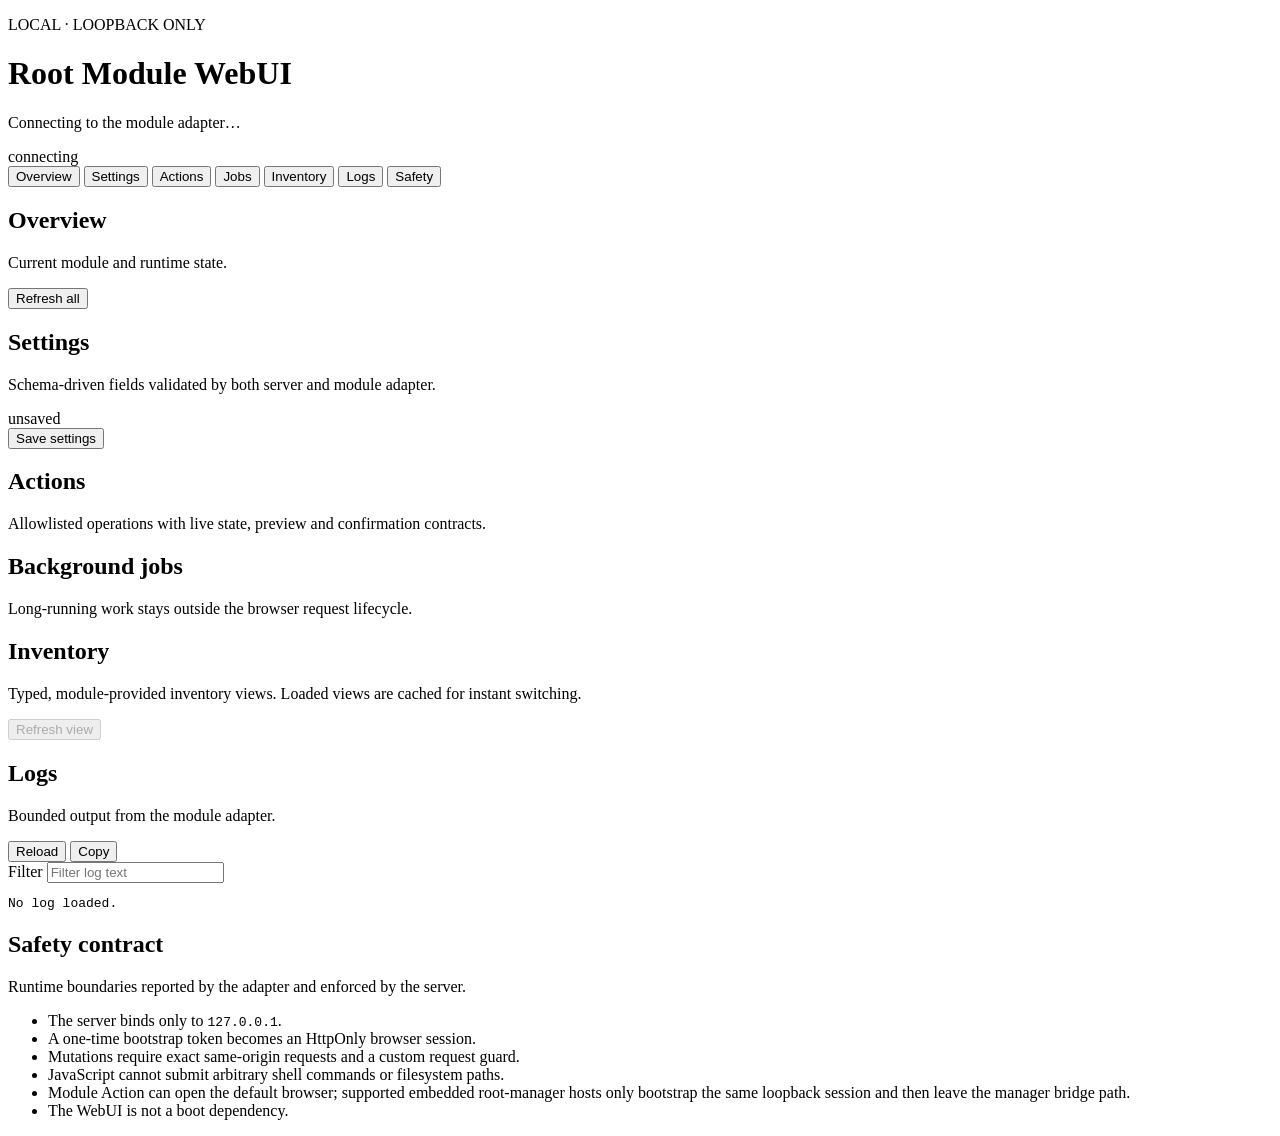
==== commit 3fda3ea6: "feat: sync shared WebUI Core 0.6.1 shell" ====
--- a/webroot/index.html
+++ b/webroot/index.html
@@ -1,29 +1,110 @@
-<!DOCTYPE html>
-<html><head><meta name="viewport" content="width=device-width, initial-scale=1"><title>Sortify Dispatch</title>
-<style>
-:root{color-scheme:dark}body{font-family:system-ui,sans-serif;background:#121212;color:#e0e0e0;margin:0;padding:18px}.wrap{max-width:720px;margin:0 auto}.card{background:#1e1e1e;padding:18px;border-radius:14px;margin-bottom:14px;border:1px solid #2b2b2b}h1,h2{margin-top:0}h1{color:#bb86fc;font-size:1.45rem}h2{color:#d7b7ff;font-size:1rem}label{display:block;margin-bottom:8px;color:#b0b0b0}input,select,textarea{width:100%;padding:12px;margin-bottom:12px;background:#2c2c2c;border:1px solid #3a3a3a;color:white;border-radius:8px;box-sizing:border-box}textarea{min-height:110px;font-family:ui-monospace,SFMono-Regular,Menlo,monospace}button{width:100%;padding:12px;margin:6px 0;background:#bb86fc;color:#000;border:none;border-radius:8px;font-weight:700;cursor:pointer}button.secondary{background:#2f2f2f;color:#fff;border:1px solid #444}button.warn{background:#ffd166;color:#111}button.danger{background:#ff7b7b;color:#111}pre{white-space:pre-wrap;word-break:break-word;background:#101010;border:1px solid #303030;border-radius:10px;padding:12px;min-height:80px}.muted{color:#9a9a9a;font-size:.9rem}.pill{display:inline-block;padding:3px 8px;border-radius:999px;background:#2a2a2a;border:1px solid #3b3b3b;margin:2px 4px 2px 0;font-size:.82rem}#toast{visibility:hidden;min-width:250px;background-color:#333;color:#fff;text-align:center;border-radius:8px;padding:14px;position:fixed;z-index:1;bottom:24px;left:50%;transform:translateX(-50%)}#toast.show{visibility:visible;animation:fadein .25s,fadeout .35s 2.4s}@keyframes fadein{from{bottom:0;opacity:0}to{bottom:24px;opacity:1}}@keyframes fadeout{from{bottom:24px;opacity:1}to{bottom:0;opacity:0}}
-</style></head><body><div class="wrap">
-<div class="card"><h1>Sortify Dispatch</h1><p class="muted">4.7.1-webui-cleanup-hotfix · v4.7.1 WebUI Cleanup Hotfix · interval/manual/boot_once · cleanup controls</p><span class="pill">No SSH target management</span><span class="pill">No key import/export</span><span class="pill">SDD link is read-only</span><span class="pill">Custom prefixes are local-hold-only</span><span class="pill">Markdown/Handover hold</span><span class="pill">State contract preview</span><span class="pill">Sort mode control</span><span class="pill">Download cleanup controls</span></div>
-<div class="card"><h2>Configuration</h2><label>Sort interval in seconds</label><input type="number" id="interval" placeholder="300" min="30"><label>Guard logging</label><select id="guardLog"><option value="1">on</option><option value="0">off</option></select><label>Normal sorting</label><select id="normalSort"><option value="1">on</option><option value="0">off</option></select><label>Automatic sort mode</label><select id="sortMode"><option value="interval">interval - sort every service interval</option><option value="manual">manual - disable automatic timed sorting</option><option value="boot_once">boot_once - sort only once after reboot</option></select><label>Hold protected artifacts</label><select id="holdProtected"><option value="1">on - recommended</option><option value="0">off - unsafe for operational artifacts</option></select><label>Dispatcher link status</label><select id="dispatcherIntegration"><option value="off">off - ignore dispatcher marker state</option><option value="auto">auto - use markers when available</option><option value="on">on - require healthy marker link</option></select><label>Duplicate handling</label><select id="duplicateMode"><option value="filename">filename only - move collisions to Duplicates</option><option value="checksum_delete_identical">checksum - delete identical source, keep different checksum in Duplicates</option></select><label>Guard status max protected files</label><input type="number" id="guardMaxFiles" placeholder="300" min="1" max="2000"><label>Guard status timeout seconds</label><input type="number" id="guardTimeout" placeholder="8" min="2" max="60"><label>Log max KB before rotation</label><input type="number" id="logMaxKb" placeholder="1024" min="64" max="16384"><label>Clean stale guard temp files before sort</label><select id="guardTempClean"><option value="1">on</option><option value="0">off</option></select><button onclick="saveConfig()">Save Settings</button></div>
-<div class="card"><h2>Custom park prefixes</h2><p class="muted">One prefix per line. These files stay in Download as local-hold-only. target-* and targets-* are reserved for the dispatcher. Markdown/Handover files such as *handover*.md, README*.md and RELEASE_NOTES*.md are also held locally.</p><textarea id="customPrefixes" placeholder="mypark__&#10;hold__&#10;nosort__&#10;skoda__&#10;heimnetz__"></textarea><button class="secondary" onclick="setRecommendedPrefixes()">Load recommended examples</button><button class="secondary" onclick="runAction('--custom-prefixes-status')">Custom Prefix Status</button></div>
-<div class="card"><h2>Filename tester</h2><label>Test one filename against built-in and custom park rules</label><input id="testFilename" placeholder="mypark__example.zip"><button class="secondary" onclick="testFilename()">Test Filename</button></div>
-<div class="card"><h2>Mode presets</h2><button onclick="applyPreset('normal')">Normal mode: sort + hold protected artifacts</button><button class="secondary" onclick="applyPreset('safehold')">Maintenance: pause sorting, keep guard</button><button class="secondary" onclick="applyPreset('guardonly')">Guard only: no normal sorting</button><button class="danger" onclick="applyPreset('unsafe')">Unsafe: sorting without protected hold</button></div>
-<div class="card"><h2>Actions</h2><button onclick="runAction('--config-status')">Config Status</button><button onclick="runAction('--mode-status')">Mode Status</button><button onclick="runAction('--preview-sort')">Preview Sort</button><button onclick="runAction('--duplicate-status')">Duplicate Handling Status</button><button onclick="runAction('--guard-status')">Guard Status (bounded)</button><button class="warn" onclick="runAction('--guard-clean')">Guard Clean: restore misplaced artifacts</button><button class="warn" onclick="runAction('--guard-temp-clean')">Clean stale guard temp files</button><button class="secondary" onclick="runAction('--dispatcher-status')">Dispatcher Link Status (read-only)</button><button class="secondary" onclick="runAction('--config-export')">Export Sortify Config ZIP</button><button class="secondary" onclick="runAction('--sort')">Run Sort Now</button></div>
-<div class="card"><h2>Download cleanup maintenance</h2><p class="muted">Explicit/manual only. Scan and guard are safe checks. Archive-safe and review apply require typed confirmation and an exact run id.</p><label>Cleanup run id</label><input id="cleanupRunId" placeholder="20260629_161212_stale_readonly"><label>Danger confirmation</label><input id="cleanupConfirm" placeholder="type APPROVE, ARCHIVE_SAFE or APPLY when required"><button class="secondary" onclick="cleanupAction('--cleanup-status','')">Cleanup Tool Status</button><button class="secondary" onclick="cleanupAction('--cleanup-scan','')">Cleanup Scan</button><button class="secondary" onclick="cleanupAction('--cleanup-guard','')">Cleanup Guard</button><button class="secondary" onclick="cleanupAction('--cleanup-rollback-info','')">Rollback Info</button><button class="secondary" onclick="cleanupAction('--cleanup-review-dry-run','APPROVE')">Review Dry-run (requires APPROVE)</button><button class="secondary" onclick="cleanupAction('--cleanup-review-verify','')">Verify Review Archive</button><button class="warn" onclick="cleanupAction('--cleanup-archive-safe','ARCHIVE_SAFE')">Archive Safe (requires ARCHIVE_SAFE)</button><button class="danger" onclick="cleanupAction('--cleanup-review-apply','APPLY')">Review Apply (requires APPLY)</button></div><div class="card"><h2>Smart categories</h2><p class="muted">Additional categories: Ebooks, Code, Config, Data, Fonts, Certificates, Backups, Torrents. Markdown/Handover files are protected local-hold artifacts, not normal Documents.</p><pre>epub/mobi/azw3 -> Ebooks
-py/js/sh/html/css -> Code
-conf/env/toml/yaml/json -> Config
-sqlite/parquet/jsonl -> Data
-ttf/otf/woff2 -> Fonts
-pem/crt/p12/sig -> Certificates
-bak/img/qcow2/vmdk -> Backups
-torrent/magnet -> Torrents</pre></div>
-<div class="card"><h2>Output</h2><pre id="output">Open in KernelSU WebUI, then tap an action.</pre></div></div><div id="toast">Done</div>
-<script>
-const CONF_PATH="/data/adb/modules/sortify/sortify.conf";const ACTION="sh /data/adb/modules/sortify/action.sh";let currentConfigText="";
-function shellNumber(v){return String(v).replace(/[^0-9]/g,"")}function boundedNumber(value,fallback,min,max){let v=parseInt(shellNumber(value||fallback),10);if(!Number.isFinite(v))v=parseInt(fallback,10);if(v<min)v=min;if(v>max)v=max;return String(v)}function shellFlag(value,fallback){const v=String(value||fallback);return["0","1"].includes(v)?v:fallback}function shellMode(value){const v=String(value||"auto");return["off","auto","on"].includes(v)?v:"auto"}function sortMode(value){const v=String(value||"interval");return["interval","manual","boot_once"].includes(v)?v:"interval"}function duplicateMode(value){const v=String(value||"filename");return["filename","checksum_delete_identical"].includes(v)?v:"filename"}function shellSingleQuote(value){return"'"+String(value).replace(/'/g,"'\\''")+"'"}function prefixesToTextarea(value){return String(value||"").split(",").map(v=>v.trim()).filter(Boolean).join("\n")}function sanitizePrefixes(value){const out=[];const seen=new Set();String(value||"").split(/[\n,]+/).forEach(raw=>{const v=raw.trim().toLowerCase();if(!v)return;if(!/^[a-z0-9_.-]{3,64}$/.test(v))return;if(v.startsWith("target-")||v.startsWith("targets-"))return;if(seen.has(v))return;seen.add(v);out.push(v)});return out.join(",")}function mergeConfigText(oldText,updates){const managed=new Set(Object.keys(updates));const lines=String(oldText||"").split(/\n/).filter(line=>{const m=line.match(/^([A-Z0-9_]+)=/);return!(m&&managed.has(m[1]))});Object.keys(updates).forEach(k=>lines.push(`${k}=${updates[k]}`));return lines.filter(line=>line.length>0).join("\n")+"\n"}async function execCmd(cmd){if(typeof ksu==='undefined')throw new Error("KernelSU WebUI API not available");const result=await ksu.exec(cmd);return(result.stdout||"")+(result.stderr||"")}
-async function loadConfig(){try{const out=await execCmd(`cat "${CONF_PATH}" 2>/dev/null || true`);currentConfigText=out;const get=(re,d)=>{const m=out.match(re);return m?m[1]:d};document.getElementById('interval').value=get(/^INTERVAL=(\d+)/m,"300");document.getElementById('guardLog').value=get(/^GUARD_LOG=([01])/m,"1");document.getElementById('normalSort').value=get(/^SORTIFY_NORMAL_SORT=([01])/m,"1");document.getElementById('sortMode').value=get(/^SORTIFY_SORT_MODE=(interval|manual|boot_once)/m,"interval");document.getElementById('holdProtected').value=get(/^SORTIFY_HOLD_PROTECTED=([01])/m,"1");document.getElementById('dispatcherIntegration').value=get(/^SORTIFY_DISPATCHER_INTEGRATION=(off|auto|on)/m,"auto");document.getElementById('duplicateMode').value=get(/^SORTIFY_DUPLICATE_MODE=(filename|checksum_delete_identical)/m,"filename");document.getElementById('customPrefixes').value=prefixesToTextarea(get(/^SORTIFY_CUSTOM_PARK_PREFIXES=(.*)$/m,""));document.getElementById('guardMaxFiles').value=get(/^SORTIFY_GUARD_MAX_FILES=(\d+)/m,"300");document.getElementById('guardTimeout').value=get(/^SORTIFY_GUARD_STATUS_TIMEOUT=(\d+)/m,"8");document.getElementById('logMaxKb').value=get(/^SORTIFY_LOG_MAX_KB=(\d+)/m,"1024");document.getElementById('guardTempClean').value=get(/^SORTIFY_GUARD_TEMP_CLEAN_ON_SORT=([01])/m,"1");document.getElementById('output').textContent=out||"Config not found yet."}catch(e){document.getElementById('output').textContent="Read error: "+e}}
-async function writeConfig(updates){const content=mergeConfigText(currentConfigText,updates);await execCmd(`printf %s ${shellSingleQuote(content)} > "${CONF_PATH}"`);currentConfigText=content;await loadConfig()}
-async function saveConfig(){const updates={INTERVAL:boundedNumber(document.getElementById('interval').value||"300","300",30,86400),GUARD_LOG:shellFlag(document.getElementById('guardLog').value||"1","1"),SORTIFY_NORMAL_SORT:shellFlag(document.getElementById('normalSort').value||"1","1"),SORTIFY_SORT_MODE:sortMode(document.getElementById('sortMode').value||"interval"),SORTIFY_HOLD_PROTECTED:shellFlag(document.getElementById('holdProtected').value||"1","1"),SORTIFY_DISPATCHER_INTEGRATION:shellMode(document.getElementById('dispatcherIntegration').value||"auto"),SORTIFY_DUPLICATE_MODE:duplicateMode(document.getElementById('duplicateMode').value||"filename"),SORTIFY_CUSTOM_PARK_PREFIXES:sanitizePrefixes(document.getElementById('customPrefixes').value||""),SORTIFY_GUARD_MAX_FILES:boundedNumber(document.getElementById('guardMaxFiles').value||"300","300",1,2000),SORTIFY_GUARD_STATUS_TIMEOUT:boundedNumber(document.getElementById('guardTimeout').value||"8","8",2,60),SORTIFY_LOG_MAX_KB:boundedNumber(document.getElementById('logMaxKb').value||"1024","1024",64,16384),SORTIFY_GUARD_TEMP_CLEAN_ON_SORT:shellFlag(document.getElementById('guardTempClean').value||"1","1")};if(updates.SORTIFY_HOLD_PROTECTED==="0"&&!confirm("Protected artifact hold will be disabled. Continue?"))return;if(updates.SORTIFY_DUPLICATE_MODE==="checksum_delete_identical"&&!confirm("Identical duplicate source files will be deleted after SHA-256 match. Continue?"))return;try{await writeConfig(updates);showToast("Saved") }catch(e){showToast("Save error");document.getElementById('output').textContent=String(e)}}
-function setRecommendedPrefixes(){document.getElementById('customPrefixes').value="mypark__\nhold__\nnosort__\nskoda__\nheimnetz__";showToast("Examples loaded; tap Save Settings")}async function applyPreset(name){try{if(name==="normal"){document.getElementById('normalSort').value="1";document.getElementById('sortMode').value="interval";document.getElementById('holdProtected').value="1";document.getElementById('dispatcherIntegration').value="auto"}else if(name==="safehold"||name==="guardonly"){document.getElementById('normalSort').value="0";document.getElementById('sortMode').value="manual";document.getElementById('holdProtected').value="1";document.getElementById('dispatcherIntegration').value="auto"}else if(name==="unsafe"){if(!confirm("This disables protected artifact hold. Operational artifacts may be sorted away. Continue?"))return;document.getElementById('normalSort').value="1";document.getElementById('sortMode').value="interval";document.getElementById('holdProtected').value="0";document.getElementById('dispatcherIntegration').value="off"}await saveConfig()}catch(e){showToast("Preset failed");document.getElementById('output').textContent=String(e)}}
-async function runAction(arg){document.getElementById('output').textContent="Running "+arg+" ...";try{const out=await execCmd(`${ACTION} ${arg}`);document.getElementById('output').textContent=out||"No output";showToast("Done")}catch(e){document.getElementById('output').textContent="Action error: "+e;showToast("Action failed")}}async function testFilename(){const name=document.getElementById('testFilename').value.trim();if(!name)return showToast("Filename missing");return runAction(`--test-filename ${shellSingleQuote(name)}`)}function cleanupRunId(){return String(document.getElementById('cleanupRunId').value||'').trim().replace(/[^0-9A-Za-z_.-]/g,'')}async function cleanupAction(arg,confirmWord){const run=cleanupRunId();if(arg!=='--cleanup-status'&&arg!=='--cleanup-scan'&&!run)return showToast('Run id required');let env='';if(confirmWord){const c=String(document.getElementById('cleanupConfirm').value||'').trim();if(c!==confirmWord){document.getElementById('output').textContent='Type '+confirmWord+' to run '+arg;return showToast('Confirmation required')}if(confirmWord==='APPROVE')env='SORTIFY_WEBUI_APPROVE_REVIEW_DRY_RUN=yes ';if(confirmWord==='ARCHIVE_SAFE')env='SORTIFY_WEBUI_ARCHIVE_SAFE=yes ';if(confirmWord==='APPLY')env='SORTIFY_WEBUI_APPLY_REVIEW_ARCHIVE=yes '}document.getElementById('output').textContent='Running '+arg+' ...';try{const cmd=env+ACTION+' '+arg+(run?' '+shellSingleQuote(run):'');const out=await execCmd(cmd);document.getElementById('output').textContent=out||'No output';showToast('Done')}catch(e){document.getElementById('output').textContent='Cleanup error: '+e;showToast('Cleanup failed')}}function showToast(msg){const x=document.getElementById("toast");x.innerText=msg;x.className="show";setTimeout(function(){x.className=x.className.replace("show","")},2800)}if(typeof ksu!=='undefined')loadConfig();
-</script></body></html>
+<!doctype html>
+<html lang="en">
+<head>
+  <meta charset="utf-8">
+  <meta name="viewport" content="width=device-width,initial-scale=1,viewport-fit=cover">
+  <meta name="color-scheme" content="light dark">
+  <title>Root Module WebUI</title>
+  <link rel="stylesheet" href="app.css">
+  <link rel="stylesheet" href="race-guard.css">
+  <link rel="stylesheet" href="observability.css">
+</head>
+<body>
+  <main class="shell">
+    <header class="hero">
+      <div>
+        <p class="eyebrow">LOCAL · LOOPBACK ONLY</p>
+        <h1 id="moduleName">Root Module WebUI</h1>
+        <p id="moduleVersion" class="subline">Connecting to the module adapter…</p>
+      </div>
+      <span id="connectionBadge" class="badge muted">connecting</span>
+    </header>
+
+    <div id="notice" class="notice hidden" role="status" aria-live="polite"></div>
+
+    <nav class="tabs" aria-label="WebUI sections">
+      <button class="tab active" data-panel="overviewPanel">Overview</button>
+      <button class="tab" data-panel="settingsPanel" data-feature="config">Settings</button>
+      <button class="tab" data-panel="actionsPanel" data-feature="actions">Actions</button>
+      <button class="tab" data-panel="jobsPanel" data-feature="jobs">Jobs</button>
+      <button class="tab" data-panel="inventoryPanel" data-feature="inventory">Inventory</button>
+      <button class="tab" data-panel="logsPanel" data-feature="logs">Logs</button>
+      <button class="tab" data-panel="safetyPanel">Safety</button>
+    </nav>
+
+    <section id="overviewPanel" class="panel tab-panel active">
+      <div class="panel-heading">
+        <div><h2>Overview</h2><p>Current module and runtime state.</p></div>
+        <button id="refreshButton" type="button">Refresh all</button>
+      </div>
+      <div id="statusCards" class="cards"></div>
+      <div id="statusDetails" class="details-grid"></div>
+    </section>
+
+    <section id="settingsPanel" class="panel tab-panel" data-feature="config">
+      <div class="panel-heading">
+        <div><h2>Settings</h2><p>Schema-driven fields validated by both server and module adapter.</p></div>
+        <span id="dirtyBadge" class="badge caution hidden">unsaved</span>
+      </div>
+      <form id="configForm" class="form-grid"></form>
+      <div class="actions-row"><button id="saveConfigButton" class="primary" type="submit" form="configForm">Save settings</button></div>
+    </section>
+
+    <section id="actionsPanel" class="panel tab-panel" data-feature="actions">
+      <div class="panel-heading"><div><h2>Actions</h2><p>Allowlisted operations with live state, preview and confirmation contracts.</p></div></div>
+      <div id="actionStateSummary" class="action-state-summary" aria-live="polite"></div>
+      <div id="actionCards" class="stack"></div>
+    </section>
+
+    <section id="jobsPanel" class="panel tab-panel" data-feature="jobs">
+      <div class="panel-heading"><div><h2>Background jobs</h2><p>Long-running work stays outside the browser request lifecycle.</p></div></div>
+      <div id="jobLaunchers" class="cards"></div>
+      <div id="jobList" class="stack"></div>
+    </section>
+
+    <section id="inventoryPanel" class="panel tab-panel" data-feature="inventory">
+      <div class="panel-heading"><div><h2>Inventory</h2><p>Typed, module-provided inventory views. Loaded views are cached for instant switching.</p></div></div>
+      <div class="inventory-toolbar">
+        <div id="inventoryLaunchers" class="actions-row"></div>
+        <button id="inventoryRefreshButton" type="button" disabled>Refresh view</button>
+      </div>
+      <p id="inventoryMeta" class="inventory-meta" aria-live="polite"></p>
+      <div id="inventoryOutput" class="table-wrap"></div>
+    </section>
+
+    <section id="logsPanel" class="panel tab-panel" data-feature="logs">
+      <div class="panel-heading">
+        <div><h2>Logs</h2><p>Bounded output from the module adapter.</p></div>
+        <div class="actions-row compact">
+          <button id="reloadLogButton" type="button">Reload</button>
+          <button id="copyLogButton" type="button">Copy</button>
+        </div>
+      </div>
+      <label class="field">
+        <span>Filter</span>
+        <input id="logFilter" type="search" placeholder="Filter log text">
+      </label>
+      <pre id="logOutput" class="log-output">No log loaded.</pre>
+    </section>
+
+    <section id="safetyPanel" class="panel tab-panel">
+      <div class="panel-heading"><div><h2>Safety contract</h2><p>Runtime boundaries reported by the adapter and enforced by the server.</p></div></div>
+      <div id="safetyCards" class="cards"></div>
+      <ul class="safety-list">
+        <li>The server binds only to <code>127.0.0.1</code>.</li>
+        <li>A one-time bootstrap token becomes an HttpOnly browser session.</li>
+        <li>Mutations require exact same-origin requests and a custom request guard.</li>
+        <li>JavaScript cannot submit arbitrary shell commands or filesystem paths.</li>
+        <li>Module Action can open the default browser; supported embedded root-manager hosts only bootstrap the same loopback session and then leave the manager bridge path.</li>
+        <li>The WebUI is not a boot dependency.</li>
+      </ul>
+    </section>
+  </main>
+  <script src="embedded-host-bootstrap.js"></script>
+  <script src="race-guard.js"></script>
+  <script src="observability.js"></script>
+  <script src="app.js"></script>
+  <script src="/v03.js"></script>
+  <script src="/v04.js"></script>
+</body>
+</html>
